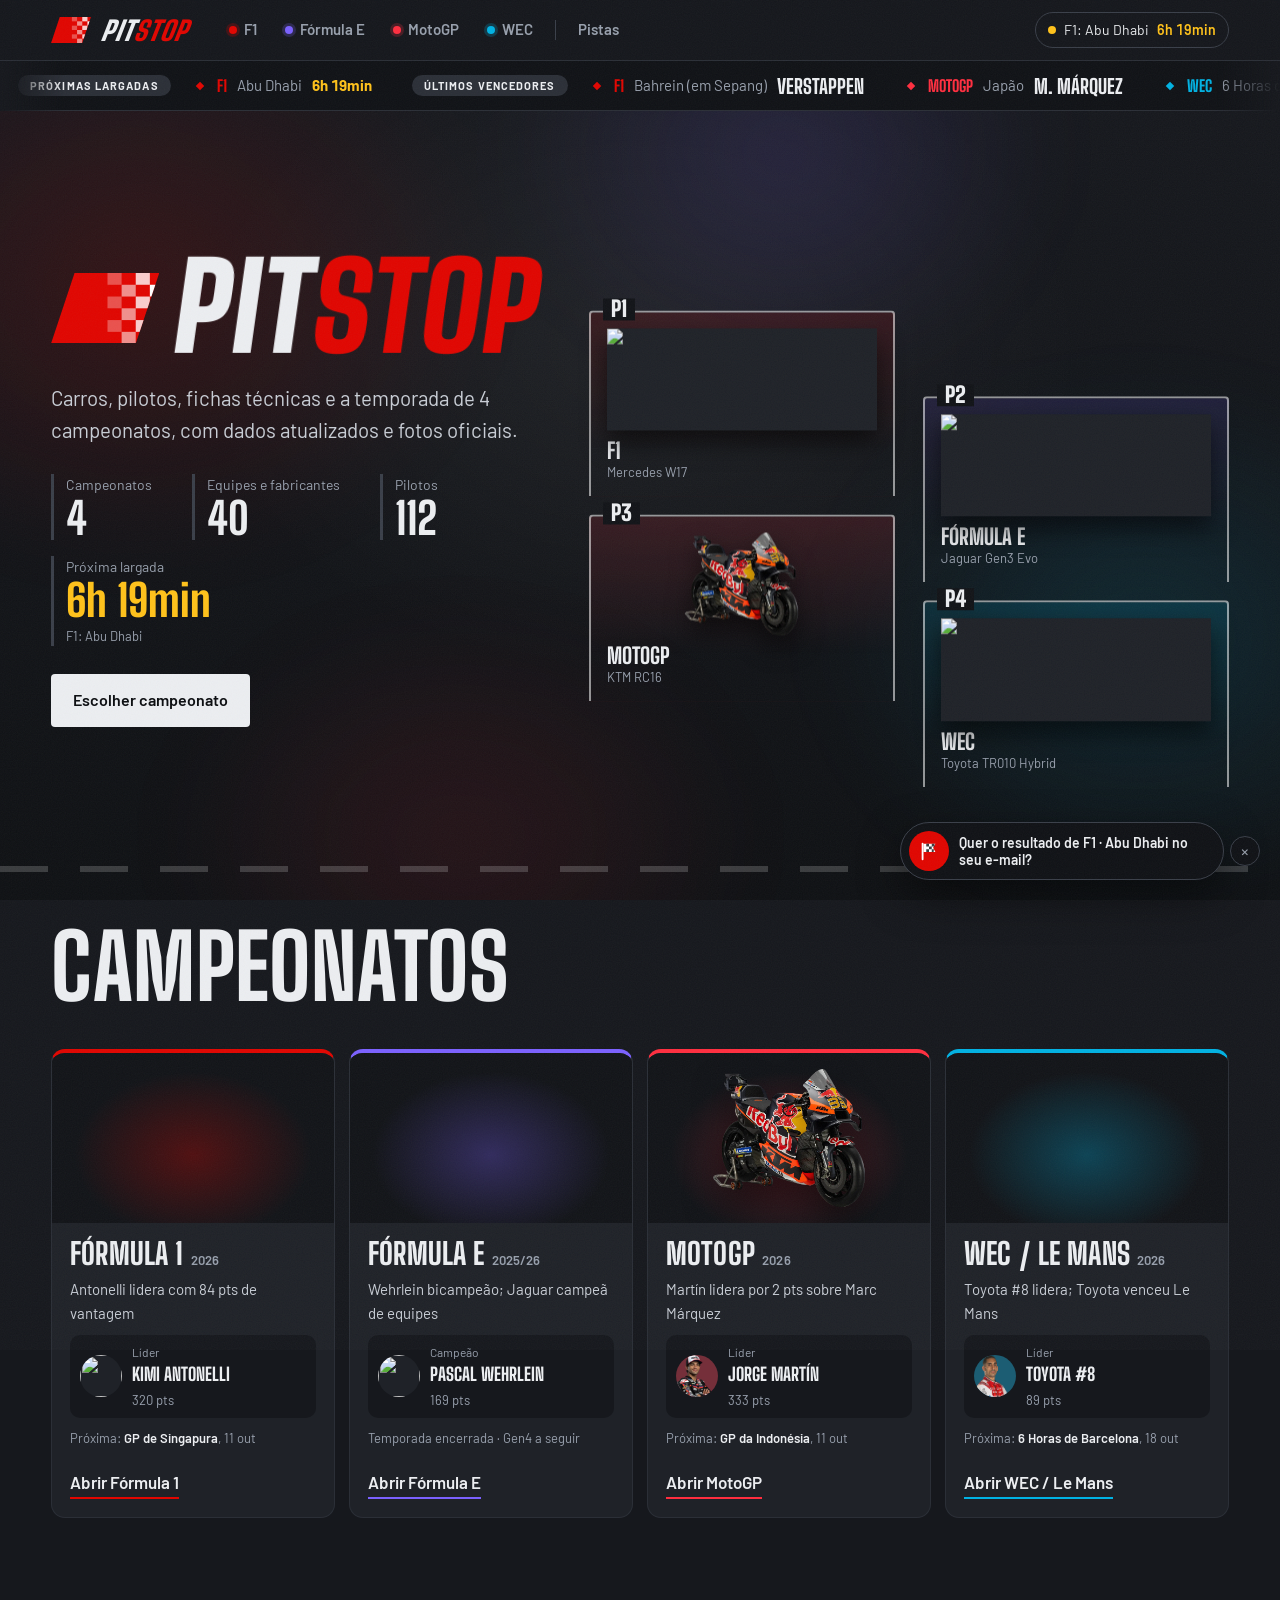
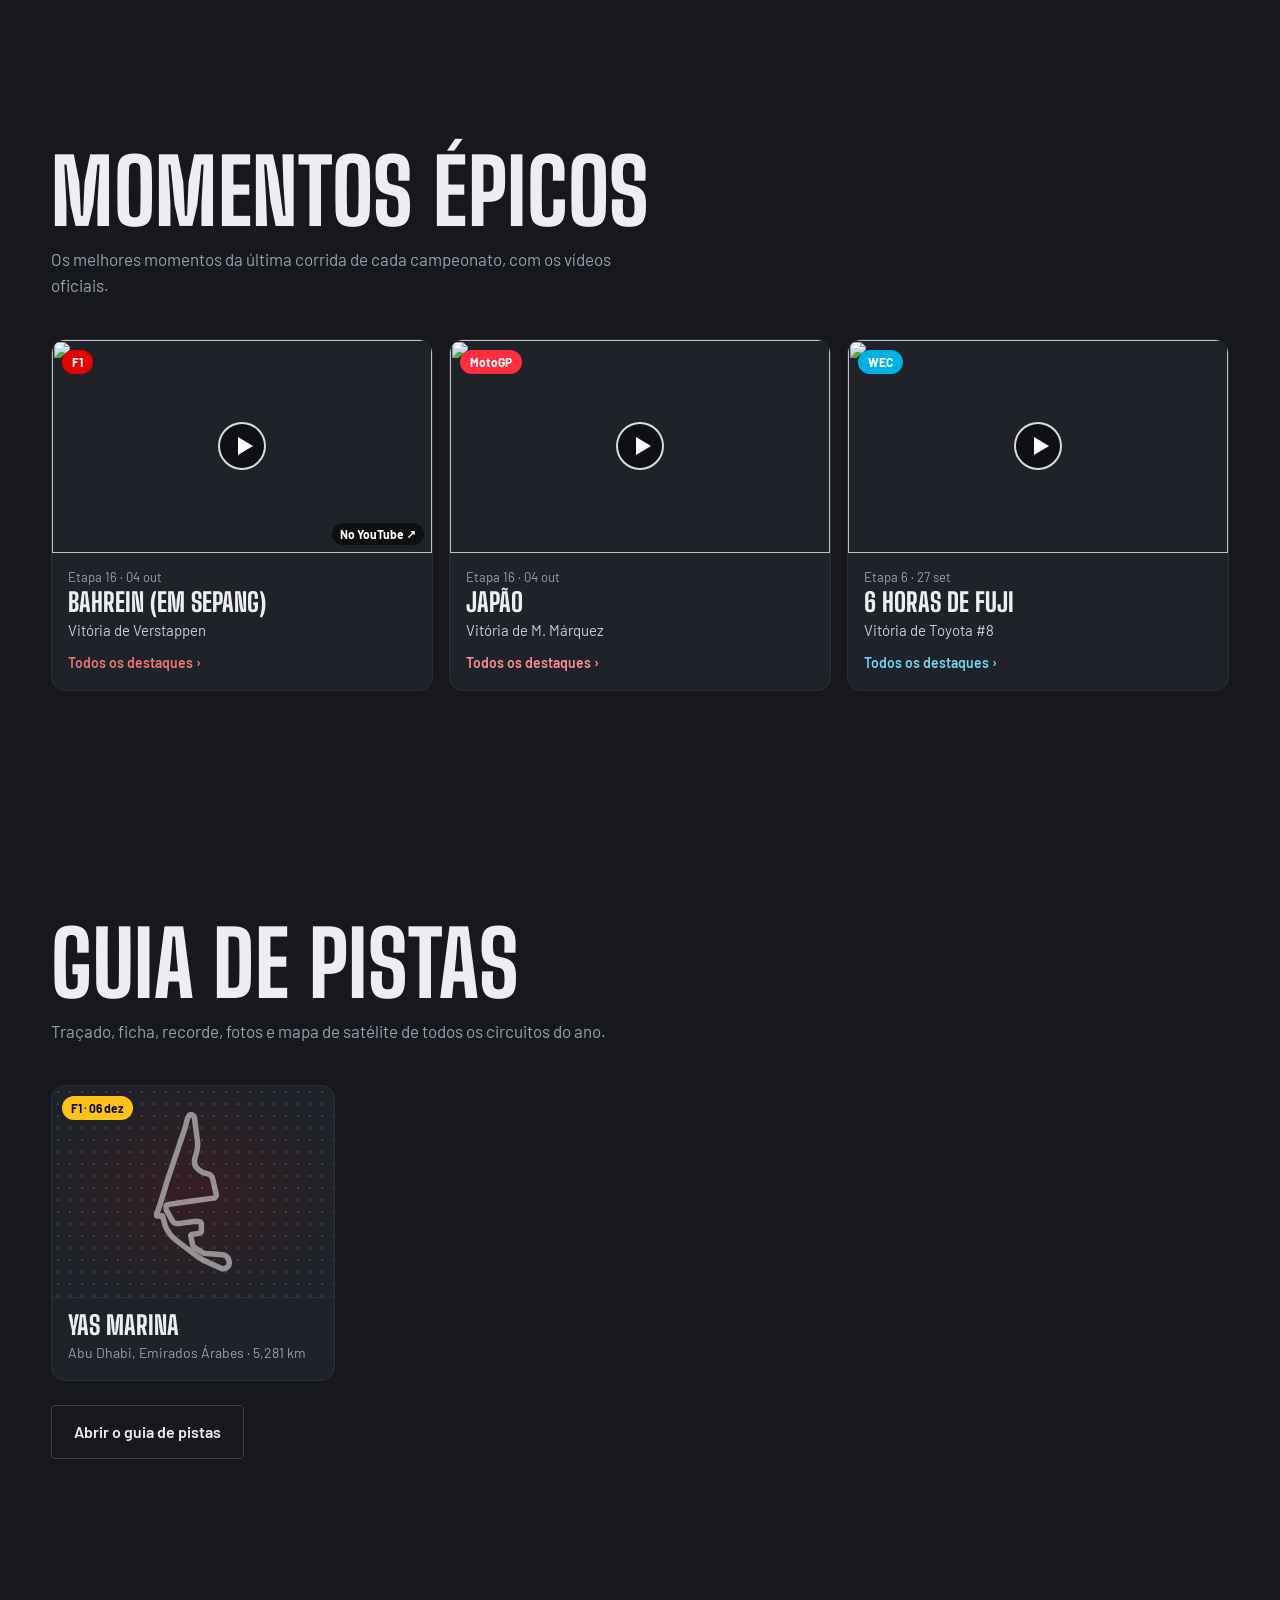
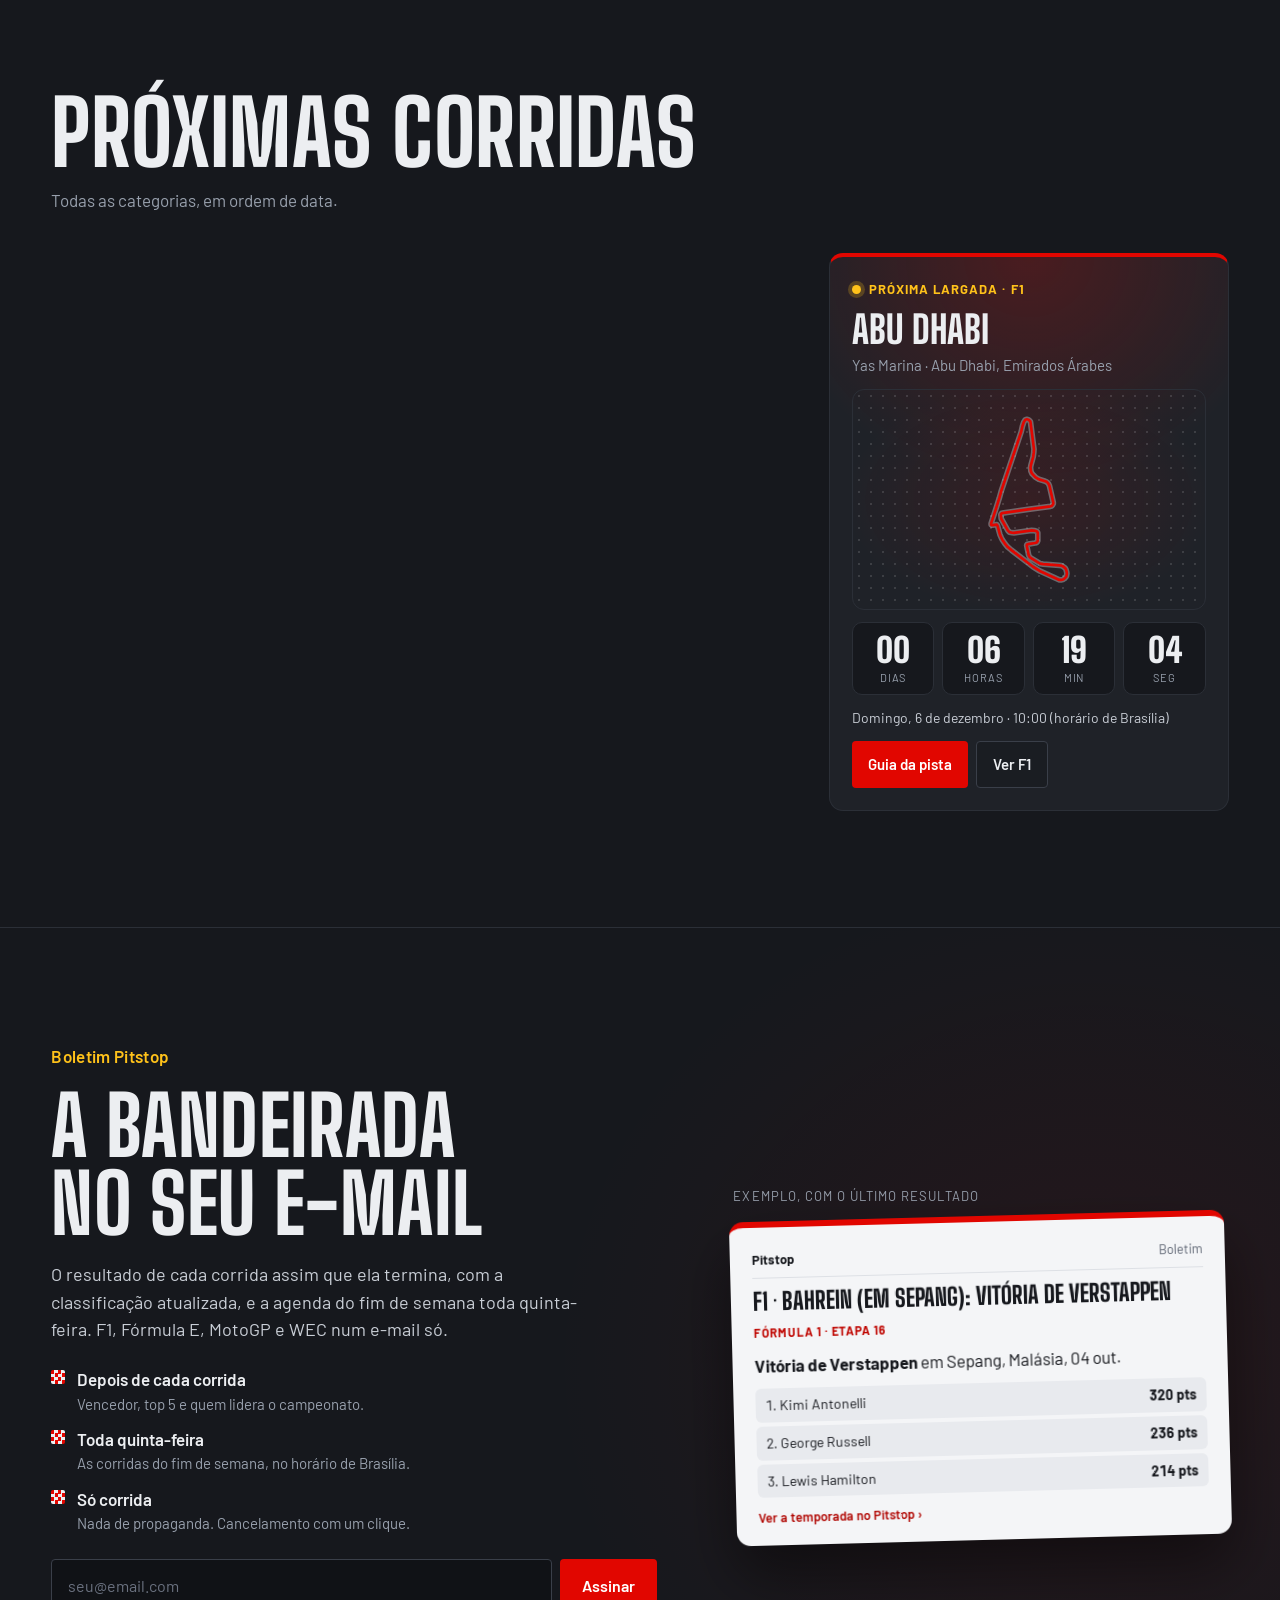
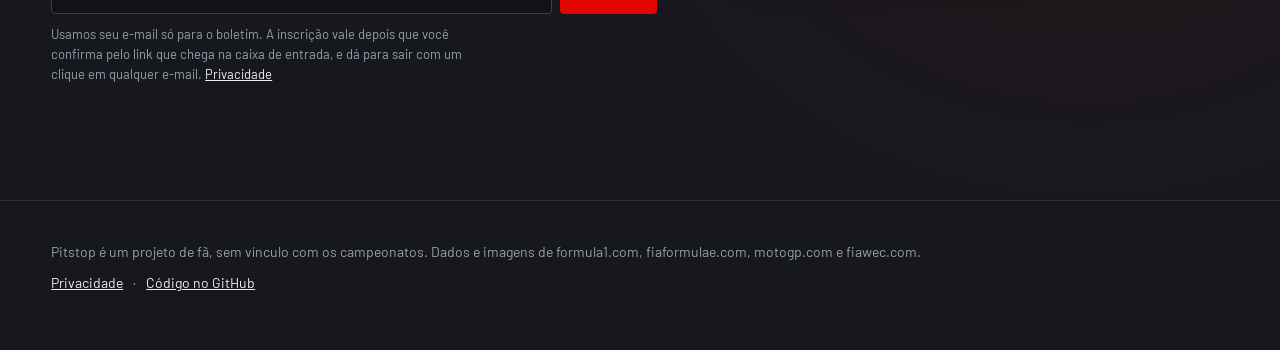
==== index.html @ 4976458d "Setas na fileira de próximos vídeos da janela de destaques Co-Authored-By: Claude Opus 5.5 <noreply@" ====
<!doctype html>
<html lang="pt-BR">
<head>
  <meta charset="utf-8">
  <meta name="viewport" content="width=device-width, initial-scale=1">
  <title>Pitstop</title>
  <meta name="description" content="Carros, pilotos, fichas técnicas, classificação, guia de pistas e curiosidades de Fórmula 1, Fórmula E, MotoGP e WEC.">
  <meta name="google-site-verification" content="XlvoL0sIaH_WOiD_HLYMt23-8fYDxSONOUF_NTHfLro">
  <meta name="theme-color" content="#16181d">
  <link rel="canonical" href="https://wagnersariolli.github.io/pitstop/">
  <meta property="og:type" content="website">
  <meta property="og:site_name" content="Pitstop">
  <meta property="og:locale" content="pt_BR">
  <meta property="og:title" content="Pitstop: F1, Fórmula E, MotoGP e WEC num lugar só">
  <meta property="og:description" content="Carros, pilotos, classificação atualizada, guia de pistas e o resultado de cada corrida no seu e-mail.">
  <meta property="og:url" content="https://wagnersariolli.github.io/pitstop/">
  <meta property="og:image" content="https://wagnersariolli.github.io/pitstop/og.png">
  <meta property="og:image:width" content="1200">
  <meta property="og:image:height" content="630">
  <meta property="og:image:alt" content="Logo do Pitstop ao lado de um carro de Fórmula 1">
  <meta name="twitter:card" content="summary_large_image">
  <link rel="preconnect" href="https://fonts.googleapis.com">
  <link rel="preconnect" href="https://fonts.gstatic.com" crossorigin>
  <link href="https://fonts.googleapis.com/css2?family=Barlow:wght@400;500;600;700&family=Big+Shoulders+Display:wght@500;700;800;900&display=swap" rel="stylesheet">
  <link rel="icon" href="favicon.svg" type="image/svg+xml">
  <link rel="stylesheet" href="styles.css?v=20261007m">
  <script>
    // esqueleto de carregamento padrão para TODAS as imagens: enquanto a imagem não chega, ela mostra um bloco
    // com brilho; quando carrega, entra com um fade. Vale também para as imagens criadas depois pelo JavaScript.
    (() => {
      // imagem que só ganha tamanho depois de carregar (altura 0): o brilho vai no espaço onde ela fica (o pai),
      // desde que esse espaço seja um bloco de mídia, e não uma seção inteira da página
      const host = img => {
        if (!img.classList.contains("is-loading")) return;      // já carregou nesse meio-tempo
        const box = img.getBoundingClientRect(), p = img.parentElement;
        if (!p || box.height > 8) return;
        const pb = p.getBoundingClientRect();
        if (pb.width * pb.height > innerWidth * innerHeight * 0.45 || pb.height < 16) return;
        p.classList.add("sk-host");
        img._skHost = p;
      };
      const done = img => {
        img.classList.remove("is-loading");
        img.classList.add(img.naturalWidth ? "is-loaded" : "is-broken");
        const p = img._skHost;
        if (p && !p.querySelector("img.is-loading")) p.classList.remove("sk-host");
      };
      const watch = img => {
        if (img.dataset.sk) return;
        img.dataset.sk = "1";
        if (!img.getAttribute("src") && !img.srcset) return;   // sem imagem ainda: nada a esperar
        if (img.complete) { if (!img.naturalWidth) img.classList.add("is-broken"); return; }   // já resolvida (cache)
        img.classList.add("is-loading");
        setTimeout(() => { if (img.classList.contains("is-loading")) host(img); }, 30);
      };
      // load e error não sobem pela árvore; na fase de captura do document dá para ouvir todos de uma vez
      // (no window não: o load das imagens não passa por ele)
      document.addEventListener("load", e => { if (e.target.tagName === "IMG") { e.target.classList.remove("is-broken"); done(e.target); } }, true);
      document.addEventListener("error", e => { if (e.target.tagName === "IMG") done(e.target); }, true);
      // rede de segurança: a cada 1,5 s confere se alguma imagem já resolvida ficou marcada como carregando
      setInterval(() => {
        document.querySelectorAll("img.is-loading").forEach(img => { if (img.complete) done(img); });
        document.querySelectorAll(".sk-host").forEach(p => { if (!p.querySelector("img.is-loading")) p.classList.remove("sk-host"); });
      }, 1500);
      new MutationObserver(list => {
        for (const m of list) {
          if (m.type === "attributes") { const img = m.target; if (img.tagName === "IMG" && img.getAttribute("src") && !img.complete) { img.classList.remove("is-loaded", "is-broken"); img.classList.add("is-loading"); setTimeout(() => host(img), 30); } continue; }
          for (const n of m.addedNodes) {
            if (n.nodeType !== 1) continue;
            if (n.tagName === "IMG") watch(n); else n.querySelectorAll?.("img").forEach(watch);
          }
        }
      }).observe(document.documentElement, { childList: true, subtree: true, attributes: true, attributeFilter: ["src"] });
    })();
  </script>
  <script>
    // liga a camada de movimento (e seus estados "antes") só quando o sistema não pede movimento reduzido;
    // se motion.js não carregar, em 4 s tudo aparece pronto
    if (!matchMedia("(prefers-reduced-motion: reduce)").matches) {
      document.documentElement.classList.add("js-motion");
      window.__motionFailsafe = setTimeout(() => document.documentElement.classList.add("motion-failsafe"), 4500);
    }
  </script>
</head>
<body>
  <header class="topbar">
    <div class="topbar-row">
      <a class="brand" href="./" aria-label="Pitstop, página inicial"><svg class="logo-mark" viewBox="0 0 46 30" aria-hidden="true"><defs><clipPath id="LM"><path d="M10 0H46L36 30H0Z"/></clipPath></defs><path d="M10 0H46L36 30H0Z" fill="#e10600"/><g clip-path="url(#LM)" fill="#fff"><rect x="24" y="0" width="6" height="5" opacity="0.3"/><rect x="36" y="0" width="6" height="5" opacity="0.8"/><rect x="30" y="5" width="6" height="5" opacity="0.55"/><rect x="42" y="5" width="6" height="5" opacity="1"/><rect x="24" y="10" width="6" height="5" opacity="0.3"/><rect x="36" y="10" width="6" height="5" opacity="0.8"/><rect x="30" y="15" width="6" height="5" opacity="0.55"/><rect x="42" y="15" width="6" height="5" opacity="1"/><rect x="24" y="20" width="6" height="5" opacity="0.3"/><rect x="36" y="20" width="6" height="5" opacity="0.8"/><rect x="30" y="25" width="6" height="5" opacity="0.55"/><rect x="42" y="25" width="6" height="5" opacity="1"/></g></svg><span class="logo-word">Pit<b>stop</b></span></a>
      <nav class="cat-nav" id="catNav" aria-label="Campeonatos por categoria"></nav>
      <div class="next-pill" id="nextPill"></div>
    </div>
    <div class="subbar" id="subbar" hidden>
      <div class="crumb" id="crumb"></div>
      <nav class="section-nav" id="sectionNav" aria-label="Seções"></nav>
    </div>
  </header>

  <main id="lobby"></main>

  <main id="guide" hidden></main>

  <main id="series" hidden>
    <section class="hero" id="hero"></section>

    <section class="garage" id="garagem" aria-labelledby="garage-title">
      <div class="section-head">
        <h2 id="garage-title"></h2>
        <p id="garage-lede"></p>
      </div>
      <div class="team-picker" role="tablist" aria-label="Equipes" id="teamPicker"></div>

      <div class="stage" id="stage">
        <div class="stage-ghost" id="stageGhost" aria-hidden="true"></div>
        <button class="stage-arrow prev" id="prevTeam" aria-label="Equipe anterior">‹</button>
        <div class="stage-media" id="stageMedia"></div>
        <button class="stage-arrow next" id="nextTeam" aria-label="Próxima equipe">›</button>
        <div class="stage-floor" aria-hidden="true"></div>
      </div>
      <div class="view-bar">
        <div class="view-row">
          <div class="view-switch" id="viewSwitch" role="group" aria-label="Ângulo da foto"></div>
          <button class="engine-btn" id="engineBtn" hidden><span aria-hidden="true"></span>Ouvir o motor</button>
        </div>
        <p class="view-note" id="viewNote"></p>
      </div>

      <div class="gallery" id="gallery">
        <div class="gallery-head">
          <h4 id="galleryTitle">Galeria</h4>
          <div class="gallery-tabs" id="galleryTabs" role="tablist" aria-label="Filtrar galeria"></div>
        </div>
        <div class="gallery-strip" id="galleryStrip"></div>
        <p class="gallery-note" id="galleryNote"></p>
      </div>

      <div class="garage-info">
        <div class="car-title">
          <img class="team-logo" id="teamLogo" alt="">
          <div>
            <h3 id="carName"></h3>
            <p id="teamFull"></p>
          </div>
          <div class="car-rank">
            <span id="teamPos"></span>
            <small id="teamPts"></small>
          </div>
        </div>
        <p class="car-note" id="carNote"></p>

        <div class="garage-grid">
          <div class="panel">
            <h4>Desempenho</h4>
            <p class="panel-sub">Estimativa Pitstop, de 0 a 100, com base nos resultados da temporada</p>
            <div id="ratings" class="ratings"></div>
            <div class="overall"><span>Geral</span><strong id="overall"></strong></div>
          </div>
          <div class="panel">
            <h4>Ficha técnica</h4>
            <dl class="specs" id="specs"></dl>
          </div>
          <div class="panel panel-drivers">
            <h4 id="teamDriversTitle">Pilotos</h4>
            <div id="teamDrivers" class="team-drivers"></div>
          </div>
        </div>
      </div>
    </section>

    <section class="drivers" id="pilotos" aria-labelledby="drivers-title">
      <div class="section-head">
        <h2 id="drivers-title"></h2>
        <p id="drivers-lede"></p>
      </div>
      <div class="driver-grid" id="driverGrid"></div>
    </section>

    <section class="highlights" id="destaques" aria-labelledby="hl-title" hidden>
      <div class="section-head">
        <h2 id="hl-title">Destaques</h2>
        <p id="hl-lede"></p>
      </div>
      <div class="hl-races" id="hlRaces" role="tablist" aria-label="Etapas"></div>
      <div class="hl-stage" id="hlStage"></div>
      <p class="gallery-note" id="hlNote"></p>
    </section>

    <section class="season" id="temporada" aria-labelledby="season-title">
      <div class="section-head">
        <h2 id="season-title"></h2>
        <p id="updated"></p>
      </div>
      <div class="standings">
        <div class="panel">
          <div class="panel-tabs" role="tablist" id="standTabs"></div>
          <div id="standLists"></div>
        </div>
        <div class="panel">
          <h4>Calendário</h4>
          <p class="panel-sub" id="calendarNote"></p>
          <ol class="calendar" id="calendar"></ol>
        </div>
      </div>
    </section>

    <section class="rules" id="regras" aria-labelledby="rules-title">
      <div class="section-head">
        <h2 id="rules-title"></h2>
        <p id="rules-lede"></p>
      </div>
      <div class="rules-grid">
        <div class="panel" id="rulesTable">
          <table class="compare">
            <thead id="rulesHead"></thead>
            <tbody id="rulesBody"></tbody>
          </table>
        </div>
        <div class="rules-explain" id="rulesCards"></div>
      </div>
    </section>

    <section class="facts" id="curiosidades" aria-labelledby="facts-title">
      <div class="section-head">
        <h2 id="facts-title">Curiosidades</h2>
      </div>
      <ul class="fact-list" id="facts"></ul>
    </section>

    <section class="others" aria-labelledby="others-title">
      <div class="section-head">
        <h2 id="others-title">Outros campeonatos</h2>
      </div>
      <div class="series-cards series-row" id="otherSeries"></div>
    </section>
  </main>

  <footer class="footer">
    <div id="newsletterFoot"></div>
    <p id="footerText"></p>
    <p class="footer-links"><a href="privacidade.html">Privacidade</a><span aria-hidden="true">·</span><a href="https://github.com/WagnerSariolli/pitstop" rel="noopener">Código no GitHub</a></p>
  </footer>

  <dialog class="driver-modal" id="driverModal" aria-labelledby="modalName">
    <button class="modal-close" id="modalClose" aria-label="Fechar">×</button>
    <div class="modal-body" id="modalBody"></div>
  </dialog>

  <dialog class="media-modal" id="mediaModal" aria-label="Galeria">
    <button class="modal-close" id="mediaClose" aria-label="Fechar">×</button>
    <button class="mm-nav prev" id="mediaPrev" aria-label="Anterior">‹</button>
    <div class="mm-stage" id="mediaStage"></div>
    <button class="mm-nav next" id="mediaNext" aria-label="Próximo">›</button>
    <p class="mm-caption" id="mediaCaption"></p>
    <div class="mm-strip" id="mediaStrip" hidden>
      <p>Próximos</p>
      <div class="mm-strip-wrap">
        <button class="mm-strip-arrow prev" id="mediaStripPrev" type="button" aria-label="Ver vídeos anteriores">‹</button>
        <div class="mm-strip-row" id="mediaStripRow"></div>
        <button class="mm-strip-arrow next" id="mediaStripNext" type="button" aria-label="Ver mais vídeos">›</button>
      </div>
    </div>
  </dialog>

  <script>window.SERIES = {};</script>
  <script src="data/f1.js?v=20261007m"></script>
  <script src="data/formulae.js?v=20261007m"></script>
  <script src="data/motogp.js?v=20261007m"></script>
  <script src="data/wec.js?v=20261007m"></script>
  <script src="data/media.js?v=20261007m"></script>
  <script src="data/live.js"></script>
  <script src="data/newsletter.js?v=20261007m"></script>
  <script src="data/circuits.js?v=20261007m"></script>
  <script src="data/highlights.js"></script>
  <script src="destaques.js?v=20261007m"></script>
  <script src="guide.js?v=20261007m"></script>
  <script src="app.js?v=20261007m"></script>
  <script type="module" src="motion.js?v=20261007m"></script>
</body>
</html>
---- styles.css ----
:root {
  --asphalt: #16181d;
  --pitwall: #1f2228;
  --kerb: #2b2f37;
  --line: #3a3f49;
  --chalk: #eceef1;
  --mute: #98a0ad;
  --amber: #ffc21a;          /* bandeira amarela: só para "próxima corrida" */
  --team: #00d7b6;           /* trocado via JS pela cor da equipe selecionada */
  --series: #e10600;         /* cor do campeonato atual */
  --display: "Big Shoulders Display", "Arial Narrow", sans-serif;
  --body: "Barlow", system-ui, sans-serif;
  --gutter: clamp(16px, 4vw, 56px);
  --r-sm: 4px;
  --r-lg: 14px;
}

* { box-sizing: border-box; }
html { scroll-behavior: smooth; scroll-padding-top: 124px; }
body {
  margin: 0;
  background: var(--asphalt);
  color: var(--chalk);
  font: 400 17px/1.55 var(--body);
  -webkit-font-smoothing: antialiased;
  overflow-x: hidden;
}
img { display: block; max-width: 100%; }
a { color: inherit; }
button { font: inherit; color: inherit; cursor: pointer; }
:focus-visible { outline: 2px solid var(--team); outline-offset: 3px; }
h1, h2, h3, h4 { margin: 0; font-family: var(--display); font-weight: 800; line-height: .95; letter-spacing: .005em; }
p { margin: 0; }
[hidden] { display: none !important; }

/* ---------- Cabeçalho ---------- */
.topbar {
  position: sticky; top: 0; z-index: 50;
  background: color-mix(in srgb, var(--asphalt) 86%, transparent);
  backdrop-filter: blur(14px);
  border-bottom: 1px solid var(--kerb);
}
.topbar-row { display: flex; align-items: center; gap: 28px; padding: 10px var(--gutter); min-height: 60px; }
.brand { display: inline-flex; align-items: center; gap: 10px; text-decoration: none; }
.logo-mark { width: 40px; height: 26px; flex: none; }
.logo-word { font: 900 27px/1 var(--display); letter-spacing: .04em; text-transform: uppercase; font-style: italic; transform: skewX(-8deg); }
.logo-word b, .wordmark b { font-weight: inherit; color: #e10600; }
.brand:hover .logo-mark rect { animation: chk .5s steps(2) 2; }
@keyframes chk { 50% { opacity: .15; } }
.cat-nav { display: flex; gap: 4px; margin-right: auto; }
.cat { position: relative; }
.cat-btn {
  display: flex; align-items: center; gap: 6px; padding: 8px 12px; border: 0; border-radius: 8px;
  background: none; color: var(--mute); font-weight: 600; font-size: 15px; transition: color .15s, background .15s;
}
.cat-btn svg { width: 12px; height: 12px; transition: transform .2s; }
.cat-btn .short { display: none; }
.cat-btn:hover, .cat.open .cat-btn { color: var(--chalk); background: var(--pitwall); }
.cat.is-active .cat-btn { color: var(--chalk); }
.cat.is-active .cat-btn::after { content: ""; position: absolute; left: 12px; right: 12px; bottom: -11px; height: 3px; background: var(--series); }
.cat.open .cat-btn svg { transform: rotate(180deg); }
.cat-panel {
  display: none; position: absolute; top: calc(100% + 8px); left: 0; width: 340px; z-index: 60;
  padding: 14px; border-radius: var(--r-lg); background: var(--pitwall); border: 1px solid var(--line);
  box-shadow: 0 24px 48px rgba(0,0,0,.5);
}
.cat.open .cat-panel { display: grid; gap: 4px; animation: panelIn .18s ease-out; }
@keyframes panelIn { from { opacity: 0; transform: translateY(-6px); } }
.cat-panel p { color: var(--mute); font-size: 14px; padding: 2px 8px 10px; }
.cat-panel a {
  --c: #888;
  display: grid; grid-template-columns: 10px 1fr; gap: 12px; align-items: center;
  padding: 10px 8px; border-radius: 10px; text-decoration: none;
}
.cat-panel a i { width: 10px; height: 10px; border-radius: 50%; background: var(--c); }
.cat-panel a b { display: block; font: 800 22px/1.05 var(--display); text-transform: uppercase; }
.cat-panel a small { color: var(--mute); font-size: 13px; }
.cat-panel a:hover, .cat-panel a[aria-current] { background: color-mix(in srgb, var(--c) 14%, transparent); }

.next-pill {
  font-size: 14px; color: var(--chalk); white-space: nowrap;
  padding: 6px 12px; border-radius: 999px; border: 1px solid var(--line);
  display: flex; gap: 8px; align-items: center;
}
.next-pill b { color: var(--amber); font-variant-numeric: tabular-nums; font-weight: 600; }
.next-pill::before { content: ""; width: 8px; height: 8px; border-radius: 50%; background: var(--amber); }
.next-pill.off { color: var(--mute); }
.next-pill.off::before { background: var(--mute); }

.subbar {
  display: flex; align-items: center; gap: 24px; padding: 0 var(--gutter);
  border-top: 1px solid var(--kerb); min-height: 46px;
}
.crumb { display: flex; align-items: baseline; gap: 8px; white-space: nowrap; font-size: 14px; }
.crumb a { color: var(--mute); text-decoration: none; }
.crumb a:hover { color: var(--chalk); }
.crumb span { color: var(--line); }
.crumb b { font: 800 20px/1 var(--display); text-transform: uppercase; color: var(--chalk); }
.crumb b::before { content: ""; display: inline-block; width: 8px; height: 8px; border-radius: 50%; background: var(--series); margin-right: 8px; vertical-align: 3px; }
.crumb small { color: var(--mute); }
.section-nav { display: flex; gap: 4px; margin-left: auto; overflow-x: auto; scrollbar-width: none; }
.section-nav::-webkit-scrollbar { display: none; }
.section-nav a {
  flex: none; padding: 12px 10px; text-decoration: none; color: var(--mute); font-weight: 500; font-size: 14px;
  border-bottom: 2px solid transparent; transition: color .15s, border-color .15s;
}
.section-nav a:hover { color: var(--chalk); }
.section-nav a.active { color: var(--chalk); border-bottom-color: var(--series); }

/* ---------- Seções ---------- */
section { padding: clamp(64px, 9vw, 120px) var(--gutter); }
.section-head { display: grid; gap: 12px; max-width: 760px; margin-bottom: 40px; }
.section-head h2 { font-size: clamp(48px, 7vw, 96px); text-transform: uppercase; }
.section-head p { color: var(--mute); max-width: 62ch; }

.panel {
  background: var(--pitwall);
  border: 1px solid var(--kerb);
  border-radius: var(--r-lg);
  padding: 24px;
}
.panel h4 { font-size: 28px; text-transform: uppercase; margin-bottom: 6px; }
.panel-sub { color: var(--mute); font-size: 14px; margin-bottom: 20px; }

.btn {
  display: inline-flex; align-items: center; padding: 14px 22px; border-radius: var(--r-sm);
  font-weight: 600; text-decoration: none; font-size: 16px; transition: background .15s, color .15s;
}
.btn-solid { background: var(--team); color: var(--on-team, #0b0d10); }
.btn-solid:hover { background: var(--chalk); color: #0b0d10; }
.btn-ghost { border: 1px solid var(--line); background: color-mix(in srgb, var(--asphalt) 50%, transparent); }
.btn-ghost:hover { border-color: var(--chalk); }

/* ======================================================================
   LOBBY
   ====================================================================== */
.lobby-hero {
  position: relative; min-height: calc(100svh - 61px - 50px); overflow: hidden; isolation: isolate;
  display: flex; flex-direction: column; justify-content: center; gap: 28px;
  padding-top: 48px; padding-bottom: 72px;
  background:
    radial-gradient(50% 60% at 50% 30%, rgba(255,255,255,.05), transparent 70%),
    linear-gradient(180deg, var(--asphalt), #0f1114);
}
/* faixa do pit lane no rodapé do banner */
.lobby-hero::after {
  content: ""; position: absolute; left: 0; right: 0; bottom: 28px; height: 6px; z-index: -1;
  background: repeating-linear-gradient(90deg, rgba(255,255,255,.18) 0 48px, transparent 48px 80px);
}
.lobby-hero > :not(.grid-slots, .fx-contours) { max-width: 46%; }
/* grid de largada: posições alternadas, como no asfalto */
.grid-slots {
  position: absolute; right: var(--gutter); top: 50%; translate: 0 -50%; width: 50%;
  display: grid; grid-template-columns: 1fr 1fr; gap: 18px 28px;
}
.slot {
  --c: #fff;
  position: relative; display: grid; gap: 10px; padding: 16px 16px 14px; text-decoration: none;
  border: 2px solid rgba(255,255,255,.55); border-bottom: 0; border-radius: 4px 4px 0 0;
  background: linear-gradient(180deg, color-mix(in srgb, var(--c) 14%, transparent), transparent 75%);
  transition: background .2s, border-color .2s;
}
.slot:nth-child(even) { translate: 0 46%; }
.slot:hover { border-color: var(--c); background: linear-gradient(180deg, color-mix(in srgb, var(--c) 26%, transparent), transparent 80%); }
.slot-pos { position: absolute; top: -14px; left: 12px; padding: 0 8px; background: #121418; font: 900 22px/1 var(--display); }
.slot img { width: 100%; height: clamp(70px, 8vw, 130px); object-fit: contain; filter: drop-shadow(0 12px 12px rgba(0,0,0,.6)); transition: transform .4s cubic-bezier(.2,.7,.2,1); }
.slot:hover img { transform: translateX(4%); }
.slot-label { font-size: 13px; color: var(--mute); }
.slot-label b { display: block; font: 800 22px/1 var(--display); color: var(--chalk); text-transform: uppercase; }
.wordmark {
  display: flex; align-items: center; gap: .14em;
  font-size: clamp(56px, 9.4vw, 190px); font-weight: 900; line-height: .78; text-transform: uppercase;
  letter-spacing: .01em;
}
.wordmark span { display: inline-block; transform: skewX(-8deg); }
.wordmark .logo-mark { width: .9em; height: auto; }
.lobby-lede { font-size: clamp(18px, 1.6vw, 22px); max-width: 52ch; color: #c9ced6; }
.lobby-stats { display: flex; flex-wrap: wrap; gap: 16px 40px; margin: 0; }
.lobby-stats div { border-left: 3px solid var(--line); padding-left: 12px; }
.lobby-stats dt { color: var(--mute); font-size: 14px; }
.lobby-stats dd { margin: 0; font: 800 44px/1 var(--display); font-variant-numeric: tabular-nums; }
.lobby-stats small { display: block; color: var(--mute); font-size: 13px; margin-top: 4px; }
.lobby-stats div:last-child dd { color: var(--amber); }
.lobby-cta { --team: var(--chalk); --on-team: #0b0d10; align-self: flex-start; display: flex; flex-wrap: wrap; gap: 10px; }

.lobby-series { padding-top: 24px; }
.cat-block + .cat-block { margin-top: 56px; }
.cat-block header { display: flex; align-items: baseline; gap: 20px; flex-wrap: wrap; margin-bottom: 18px; padding-bottom: 12px; border-bottom: 1px solid var(--kerb); }
.cat-block h3 { font-size: clamp(32px, 4vw, 48px); text-transform: uppercase; }
.cat-block header p { color: var(--mute); }

/* cartão de campeonato (lobby e "outros campeonatos") */
.series-cards { display: grid; grid-template-columns: repeat(auto-fill, minmax(min(100%, 380px), 1fr)); gap: 16px; }
.series-card {
  --c: #888;
  display: grid; grid-template-rows: auto 1fr; text-decoration: none; overflow: hidden;
  border-radius: var(--r-lg); background: var(--pitwall); border: 1px solid var(--kerb); border-top: 4px solid var(--c);
  transition: border-color .2s, transform .2s;
}
.series-card:hover { border-color: var(--c); }
.sc-media {
  height: 220px; display: flex; align-items: center; justify-content: center; padding: 20px; overflow: hidden;
  background: radial-gradient(60% 70% at 50% 60%, color-mix(in srgb, var(--c) 30%, transparent), transparent 70%), #121418;
}
.sc-media img { max-width: 100%; max-height: 100%; width: auto; height: auto; filter: drop-shadow(0 16px 16px rgba(0,0,0,.5)); transition: transform .4s cubic-bezier(.2,.7,.2,1); }
.series-card:hover .sc-media img { transform: translateX(3%); }
.series-card.is-tall:hover .sc-media img { transform: translateY(-3%); }
.sc-body { display: grid; gap: 12px; align-content: start; padding: 20px 22px 22px; }
.sc-body h4 { font-size: 40px; text-transform: uppercase; }
.sc-body h4 small { font: 600 15px var(--body); color: var(--mute); text-transform: none; }
.sc-status { color: #c9ced6; }
.sc-leader { display: flex; align-items: center; gap: 12px; padding: 10px 12px; border-radius: 10px; background: var(--asphalt); }
.sc-leader img { width: 52px; height: 52px; object-fit: cover; object-position: top; border-radius: 50%; background: color-mix(in srgb, var(--c) 35%, var(--kerb)); }
.sc-leader small { display: block; color: var(--mute); font-size: 12px; }
.sc-leader b { font: 800 22px/1.05 var(--display); text-transform: uppercase; }
.sc-leader em { font-style: normal; color: var(--mute); font-size: 14px; margin-left: 8px; }
.sc-next { font-size: 14px; color: var(--mute); }
.sc-next b { color: var(--chalk); font-weight: 600; }
.sc-cta { justify-self: start; font-weight: 600; border-bottom: 2px solid var(--c); padding-bottom: 2px; }

/* agenda */
.agenda-list { list-style: none; margin: 0; padding: 0; display: grid; gap: 8px; max-width: 980px; }
.agenda-list li {
  --c: #888;
  position: relative; display: grid; grid-template-columns: 64px 96px 1fr auto; gap: 18px; align-items: center;
  padding: 12px 18px; border-radius: 12px; background: var(--pitwall); border: 1px solid var(--kerb);
  transition: border-color .2s;
}
.agenda-list li:hover { border-color: var(--c); }
.agenda-list time { display: grid; justify-items: center; color: var(--mute); font-size: 13px; text-transform: uppercase; }
.agenda-list time b { font: 900 34px/1 var(--display); color: var(--chalk); }
.ag-series { justify-self: start; padding: 4px 10px; border-radius: 999px; font-size: 13px; font-weight: 700; background: color-mix(in srgb, var(--c) 22%, transparent); color: color-mix(in srgb, var(--c) 45%, #fff); }
.ag-gp b { display: block; font-weight: 600; }
.ag-gp small { color: var(--mute); font-size: 14px; }
.ag-when { color: var(--amber); font-weight: 600; font-variant-numeric: tabular-nums; }
.agenda-list a { position: absolute; inset: 0; border-radius: inherit; }

/* ======================================================================
   PÁGINA DO CAMPEONATO
   ====================================================================== */
.hero {
  position: relative; min-height: calc(100svh - 108px);
  display: grid; grid-template-columns: minmax(0, 1.1fr) minmax(0, .9fr); align-items: end;
  padding-top: 40px; padding-bottom: 0; overflow: hidden; isolation: isolate;
  background:
    radial-gradient(60% 70% at 72% 55%, color-mix(in srgb, var(--team) 30%, transparent), transparent 70%),
    linear-gradient(180deg, var(--asphalt), #101215);
}
.hero-number {
  position: absolute; z-index: -1; right: -2vw; bottom: -6vw;
  font: 900 min(64vw, 820px)/.8 var(--display);
  color: transparent; -webkit-text-stroke: 2px color-mix(in srgb, var(--team) 55%, transparent);
  user-select: none;
  animation: numberIn 1.4s cubic-bezier(.2,.7,.2,1) both;
}
.hero-copy { align-self: center; padding-bottom: 64px; max-width: 660px; }
.hero-kicker { color: var(--team); font-weight: 600; margin-bottom: 18px; }
.hero-name {
  --fit: 190px;
  font-size: min(clamp(56px, 12vw, 190px), var(--fit)); font-weight: 900; text-transform: uppercase; line-height: .82;
  margin-bottom: 28px; white-space: nowrap;
}
.hero-name span { display: block; white-space: normal; font-size: max(.3em, 26px); font-weight: 700; color: var(--mute); line-height: 1.05; margin-bottom: .1em; }
.hero-lede { font-size: 19px; max-width: 46ch; color: #c9ced6; margin-bottom: 28px; }
.hero-stats { display: flex; gap: 36px; margin: 0 0 36px; }
.hero-stats div { border-left: 3px solid var(--team); padding-left: 12px; }
.hero-stats dt { color: var(--mute); font-size: 14px; }
.hero-stats dd { margin: 0; font: 800 44px/1 var(--display); font-variant-numeric: tabular-nums; }
.hero-actions { display: flex; gap: 12px; flex-wrap: wrap; }
.hero-driver {
  justify-self: center; align-self: end;
  height: min(84svh, 900px); width: auto; object-fit: contain; object-position: bottom;
  filter: drop-shadow(0 30px 60px rgba(0,0,0,.6));
  animation: driverIn 1.1s .15s cubic-bezier(.2,.7,.2,1) both;
}
.hero--wide { grid-template-columns: minmax(0, 1fr); align-items: center; }
.hero--wide .hero-copy { padding-bottom: 24px; }
.hero-car {
  position: absolute; z-index: -1; right: -4vw; bottom: 6%;
  width: min(62vw, 1100px); height: auto; filter: drop-shadow(0 30px 40px rgba(0,0,0,.6));
  animation: carDrive 1.2s .1s cubic-bezier(.2,.7,.2,1) both;
}
.hero--wide .hero-number { bottom: auto; top: 4%; }
@keyframes numberIn { from { opacity: 0; transform: translateX(8%); } }
@keyframes driverIn { from { opacity: 0; transform: translateY(40px); } }
@keyframes carDrive { from { opacity: 0; transform: translateX(14%); } }

/* ---------- Garagem ---------- */
.garage {
  background:
    radial-gradient(70% 50% at 50% 38%, color-mix(in srgb, var(--team) 22%, transparent), transparent 70%),
    var(--asphalt);
  transition: background .6s;
}
.team-picker {
  display: flex; gap: 8px; overflow-x: auto; padding-bottom: 8px; margin-bottom: 8px;
  scrollbar-width: thin; scrollbar-color: var(--line) transparent;
}
.team-chip {
  --c: #888;
  flex: none; display: flex; align-items: center; gap: 10px;
  padding: 10px 16px 10px 12px; border-radius: 999px;
  background: var(--pitwall); border: 1px solid var(--kerb);
  font-weight: 600; font-size: 15px; transition: border-color .2s, background .2s;
}
.team-chip i { width: 12px; height: 12px; border-radius: 50%; background: var(--c); }
.team-chip:hover { border-color: var(--line); }
.team-chip[aria-selected="true"] { border-color: var(--c); background: color-mix(in srgb, var(--c) 16%, var(--pitwall)); }

.stage { position: relative; display: grid; place-items: center; padding: 24px 0 8px; }
.stage-ghost {
  position: absolute; inset: 0; display: grid; place-items: center;
  font: 900 clamp(110px, 22vw, 360px)/1 var(--display); text-transform: uppercase;
  color: color-mix(in srgb, var(--team) 12%, transparent);
  white-space: nowrap; pointer-events: none; user-select: none; overflow: hidden;
}
.stage-media { position: relative; z-index: 2; width: 100%; height: clamp(240px, 36vw, 540px); display: flex; align-items: center; justify-content: center; }

.stage-car {
  max-width: min(calc(100% - 136px), 1500px); max-height: 100%; width: auto; height: auto;
  filter: drop-shadow(0 26px 22px rgba(0,0,0,.55));
}
.stage-floor {
  position: absolute; z-index: 1; bottom: 4%; left: 10%; right: 10%; height: 30px;
  background: radial-gradient(50% 50% at 50% 50%, rgba(0,0,0,.7), transparent 70%);
}
.stage-arrow {
  position: absolute; z-index: 3; top: 50%; translate: 0 -50%;
  width: 52px; height: 52px; border-radius: 50%;
  border: 1px solid var(--line); background: color-mix(in srgb, var(--asphalt) 70%, transparent);
  font-size: 30px; line-height: 1; display: grid; place-items: center;
}
.stage-arrow:hover { border-color: var(--team); }
.stage-arrow.prev { left: 0; }
.stage-arrow.next { right: 0; }

.view-bar { display: grid; justify-items: center; gap: 10px; margin-bottom: 8px; }
.view-switch { display: inline-flex; flex-wrap: wrap; justify-content: center; gap: 4px; padding: 4px; border-radius: 999px; background: var(--pitwall); border: 1px solid var(--kerb); }
.view-switch button { border: 0; background: none; padding: 8px 16px; border-radius: 999px; font-weight: 600; font-size: 14px; color: var(--mute); }
.view-switch button:hover { color: var(--chalk); }
.view-switch button[aria-pressed="true"] { background: var(--team); color: var(--on-team, #0b0d10); }
.view-note { font-size: 13px; color: var(--mute); }
.view-row { display: flex; flex-wrap: wrap; align-items: center; justify-content: center; gap: 10px; }
.engine-btn {
  display: inline-flex; align-items: center; gap: 10px; padding: 10px 18px 10px 12px; border-radius: 999px;
  border: 1px solid var(--team); background: color-mix(in srgb, var(--team) 14%, var(--pitwall)); font-weight: 600; font-size: 14px;
}
.engine-btn span { width: 22px; height: 22px; border-radius: 50%; background: var(--team); position: relative; }
.engine-btn span::after { content: ""; position: absolute; left: 8px; top: 6px; border-left: 8px solid var(--on-team, #0b0d10); border-top: 5px solid transparent; border-bottom: 5px solid transparent; }
.engine-btn:hover { background: color-mix(in srgb, var(--team) 26%, var(--pitwall)); }

/* galeria do veículo */
.gallery { margin: 28px 0 8px; }
.gallery-head { display: flex; align-items: center; gap: 16px; flex-wrap: wrap; margin-bottom: 14px; }
.gallery-head h4 { font-size: 28px; text-transform: uppercase; }
.gallery-tabs { display: inline-flex; gap: 4px; padding: 4px; border-radius: 999px; background: var(--pitwall); border: 1px solid var(--kerb); }
.gallery-tabs button { border: 0; background: none; padding: 6px 14px; border-radius: 999px; font-size: 14px; font-weight: 600; color: var(--mute); }
.gallery-tabs button[aria-selected="true"] { background: var(--chalk); color: var(--asphalt); }
.gallery-strip {
  display: grid; grid-auto-flow: column; grid-auto-columns: minmax(240px, 280px); gap: 12px;
  overflow-x: auto; padding-bottom: 10px; scroll-snap-type: x proximity;
  scrollbar-width: thin; scrollbar-color: var(--line) transparent;
}
.g-tile { display: grid; gap: 8px; align-content: start; padding: 0; border: 0; background: none; text-align: left; scroll-snap-align: start; }
.g-thumb { position: relative; display: block; aspect-ratio: 16 / 9; overflow: hidden; border-radius: 10px; background: var(--pitwall); }
.g-thumb img { width: 100%; height: 100%; object-fit: cover; transition: transform .4s cubic-bezier(.2,.7,.2,1); }
.g-tile:hover .g-thumb img { transform: scale(1.05); }
.g-tile:focus-visible { outline: none; }
.g-tile:focus-visible .g-thumb { outline: 2px solid var(--team); outline-offset: 2px; }
.g-play {
  position: absolute; left: 50%; top: 50%; translate: -50% -50%; width: 48px; height: 48px; border-radius: 50%;
  background: rgba(10,11,13,.72); border: 2px solid rgba(255,255,255,.85);
}
.g-play::after { content: ""; position: absolute; left: 18px; top: 13px; border-left: 15px solid #fff; border-top: 9px solid transparent; border-bottom: 9px solid transparent; }
.g-badge { position: absolute; left: 8px; top: 8px; padding: 2px 8px; border-radius: 999px; font-size: 12px; font-weight: 700; background: var(--team); color: var(--on-team, #0b0d10); }
.g-cap b { display: -webkit-box; -webkit-line-clamp: 2; -webkit-box-orient: vertical; overflow: hidden; font-weight: 600; font-size: 15px; line-height: 1.3; }
.g-cap small { display: block; margin-top: 2px; color: var(--mute); font-size: 13px; white-space: nowrap; overflow: hidden; text-overflow: ellipsis; }
.gallery-note { font-size: 13px; color: var(--mute); margin-top: 4px; }

/* janela da galeria */
.media-modal {
  width: min(1180px, calc(100% - 32px)); max-height: calc(100svh - 32px); padding: 56px 72px 20px; border: 0; border-radius: 18px;
  background: #0d0e11; color: var(--chalk); overflow: visible;
}
.media-modal::backdrop { background: rgba(5,6,8,.88); backdrop-filter: blur(4px); }
.media-modal[open] { animation: modalIn .3s cubic-bezier(.2,.8,.2,1); }
.mm-stage { display: grid; place-items: center; }
.mm-video { width: 100%; aspect-ratio: 16 / 9; border-radius: 10px; overflow: hidden; background: #000; }
.mm-stage iframe { display: block; width: 100%; height: 100%; border: 0; }
.mm-blocked {
  width: 100%; aspect-ratio: 16 / 9; position: relative; display: grid; align-items: end; border-radius: 10px; overflow: hidden; background: #000;
}
.mm-blocked img { position: absolute; inset: 0; width: 100%; height: 100%; object-fit: cover; opacity: .35; }
.mm-blocked div { position: relative; padding: clamp(20px, 4vw, 40px); display: grid; gap: 10px; justify-items: start; }
.mm-blocked b { font: 800 clamp(24px, 3vw, 36px)/1.05 var(--display); text-transform: uppercase; }
.mm-blocked p { color: #c9ced6; }
.mm-blocked .btn { --team: #ff0033; --on-team: #fff; }
.g-ext { position: absolute; right: 8px; bottom: 8px; padding: 2px 8px; border-radius: 999px; font-size: 12px; font-weight: 700; background: rgba(10,11,13,.82); color: #fff; }
.g-tile.is-ext { text-decoration: none; }
.g-tile.is-ext .g-play { opacity: .6; }
.mm-stage img { max-width: 100%; max-height: calc(100svh - 200px); border-radius: 10px; }
.mm-caption { margin-top: 12px; font-size: 15px; }
.mm-caption span, .mm-caption a { color: var(--mute); }
.mm-nav {
  position: absolute; top: 50%; translate: 0 -50%; width: 48px; height: 48px; border-radius: 50%;
  border: 1px solid var(--line); background: var(--pitwall); font-size: 28px; line-height: 1;
}
.mm-nav.prev { left: 12px; }
.mm-nav.next { right: 12px; }

.garage-info { margin-top: 24px; }
.car-title { display: flex; align-items: center; gap: 20px; margin-bottom: 14px; }
.team-logo { width: 56px; height: 56px; object-fit: contain; }
.car-title h3 { font-size: clamp(48px, 7vw, 92px); text-transform: uppercase; color: var(--team); transition: color .4s; }
.car-title p { color: var(--mute); font-weight: 500; }
.car-rank { margin-left: auto; text-align: right; }
.car-rank span { display: block; font: 900 56px/1 var(--display); }
.car-rank small { color: var(--mute); font-size: 15px; }
.car-note { max-width: 70ch; color: #c9ced6; margin-bottom: 28px; }

.garage-grid { display: grid; grid-template-columns: 1.1fr 1fr .8fr; gap: 16px; }

.ratings { display: grid; gap: 16px; }
.rating-row { display: grid; grid-template-columns: 1fr auto; gap: 6px 12px; align-items: baseline; }
.rating-row span { font-weight: 500; }
.rating-row strong { font: 800 26px/1 var(--display); font-variant-numeric: tabular-nums; }
.bar { grid-column: 1 / -1; display: grid; grid-template-columns: repeat(20, 1fr); gap: 3px; }
.bar i { height: 10px; border-radius: 1px; background: var(--kerb); transition: background .25s calc(var(--k, 0) * 22ms); }
.bar i.on { background: var(--team); }
.overall {
  margin-top: 24px; padding-top: 18px; border-top: 1px solid var(--kerb);
  display: flex; justify-content: space-between; align-items: baseline;
}
.overall span { font-weight: 600; }
.overall strong { font: 900 64px/1 var(--display); color: var(--team); }

.specs { margin: 0; display: grid; }
.specs div { display: grid; grid-template-columns: 1fr 1.2fr; gap: 12px; padding: 9px 0; border-bottom: 1px solid var(--kerb); font-size: 15px; }
.specs div:last-child { border-bottom: 0; }
.specs dt { color: var(--mute); }
.specs dd { margin: 0; font-weight: 600; }
.specs .team-spec dd { color: var(--team); }

.team-drivers { display: grid; gap: 12px; }
.mini-driver {
  display: grid; grid-template-columns: 72px 1fr; align-items: end; gap: 12px;
  background: var(--kerb); border: 0; border-radius: 10px; overflow: hidden; text-align: left; padding: 0 12px 0 0;
}
.mini-driver img { width: 72px; height: 92px; object-fit: cover; object-position: top; }
.mini-driver div { padding-bottom: 12px; }
.mini-driver b { display: block; font: 800 24px/1 var(--display); text-transform: uppercase; }
.mini-driver small { color: var(--mute); font-size: 14px; }
.mini-driver:hover { outline: 1px solid var(--team); }

/* ---------- Pilotos ---------- */
.driver-grid { --card-w: 86%; --card-top: 8%; display: grid; grid-template-columns: repeat(auto-fill, minmax(230px, 1fr)); gap: 14px; }
.driver-card {
  --c: #888;
  position: relative; aspect-ratio: 3 / 4; overflow: hidden; border-radius: var(--r-lg);
  border: 0; padding: 0; text-align: left;
  background:
    linear-gradient(180deg, transparent 45%, rgba(10,11,13,.92) 100%),
    linear-gradient(160deg, color-mix(in srgb, var(--c) 70%, #000) 0%, color-mix(in srgb, var(--c) 18%, var(--pitwall)) 70%);
  isolation: isolate;
}
.driver-card .num {
  position: absolute; z-index: -1; top: 6px; right: 12px;
  font: 900 150px/1 var(--display); color: rgba(255,255,255,.14);
}
.driver-card > img {
  position: absolute; z-index: -1; left: 50%; top: var(--card-top); translate: -50% 0;
  width: var(--card-w); max-width: none; height: auto; transition: transform .4s cubic-bezier(.2,.7,.2,1);
}
.driver-card:hover > img, .driver-card:hover .multi { transform: scale(1.04); }
/* tripulação (WEC): até três pilotos lado a lado */
.driver-card .multi {
  position: absolute; z-index: -1; left: 0; right: 0; top: var(--card-top); height: 80%;
  display: flex; justify-content: center; transition: transform .4s cubic-bezier(.2,.7,.2,1);
}
.driver-card .multi img { width: var(--card-w); height: auto; max-width: none; margin-inline: -16%; align-self: flex-start; }
.driver-card .multi img:nth-child(2) { margin-top: 6%; }
.driver-card .meta { position: absolute; left: 16px; right: 16px; bottom: 14px; }
.driver-card .pos { display: block; font-size: 13px; color: rgba(255,255,255,.72); font-weight: 500; margin-bottom: 4px; }
.driver-card .pos b { display: inline-block; background: var(--chalk); color: var(--asphalt); border-radius: 3px; padding: 0 5px; margin-right: 4px; font-weight: 700; }
.driver-card h3 { font-size: clamp(26px, 2.4vw, 34px); text-transform: uppercase; overflow-wrap: anywhere; }
.driver-card h3 small { display: block; font-size: 18px; font-weight: 600; color: rgba(255,255,255,.75); }
.driver-card.crew h3 small { font-size: 15px; text-transform: none; }
.driver-card:focus-visible { outline-color: var(--c); }

/* Modal */
.driver-modal {
  --c: #888;
  width: min(980px, calc(100% - 32px)); max-height: calc(100svh - 32px);
  padding: 0; border: 0; border-radius: 18px; color: var(--chalk);
  background:
    radial-gradient(70% 80% at 25% 60%, color-mix(in srgb, var(--c) 40%, transparent), transparent 70%),
    var(--pitwall);
  overflow: auto;
}
.driver-modal::backdrop { background: rgba(5,6,8,.75); backdrop-filter: blur(4px); }
.driver-modal[open] { animation: modalIn .35s cubic-bezier(.2,.8,.2,1); }
@keyframes modalIn { from { opacity: 0; transform: translateY(24px); } }
.modal-close {
  position: absolute; top: 12px; right: 12px; z-index: 2; width: 40px; height: 40px; border-radius: 50%;
  border: 1px solid var(--line); background: var(--asphalt); font-size: 24px; line-height: 1;
}
.modal-body { display: grid; grid-template-columns: 300px 1fr; gap: 24px; }
.modal-body .full { height: 560px; width: auto; max-width: 100%; object-fit: contain; object-position: bottom; justify-self: center; align-self: end; margin-top: 24px; }
.modal-body.crew { grid-template-columns: 420px 1fr; }
.modal-body .full.multi { display: flex; align-items: flex-end; justify-content: center; width: 100%; height: auto; min-height: 420px; overflow: hidden; padding-top: 24px; }
.modal-body .full.multi img { width: 46%; height: auto; max-width: none; margin-inline: -7%; }
.modal-body .full.multi img:nth-child(2) { width: 52%; z-index: 1; }
.modal-info { padding: 40px 32px 32px 0; }
.modal-info .big-num { font: 900 96px/.8 var(--display); color: var(--c); }
.modal-info h2 { font-size: clamp(44px, 6vw, 80px); text-transform: uppercase; margin: 8px 0 4px; overflow-wrap: anywhere; }
.modal-info h2 small { display: block; font-size: max(.38em, 22px); font-weight: 700; color: var(--mute); text-transform: none; }
.modal-info .team-line { color: var(--mute); margin-bottom: 20px; }
.modal-info .bio { max-width: 52ch; margin-bottom: 24px; }
.modal-stats { --n: 3; display: grid; grid-template-columns: repeat(var(--n), 1fr); gap: 1px; background: var(--kerb); border-radius: 10px; overflow: hidden; margin-bottom: 20px; }
.modal-stats div { background: var(--asphalt); padding: 14px; }
.modal-stats dt { color: var(--mute); font-size: 13px; }
.modal-stats dd { margin: 0; font: 800 34px/1.1 var(--display); }
.modal-facts { margin: 0; display: grid; grid-template-columns: 1fr 1fr; gap: 10px 20px; font-size: 15px; }
.modal-facts dt { color: var(--mute); font-size: 13px; }
.modal-facts dd { margin: 0; font-weight: 600; }

/* ---------- Temporada ---------- */
.standings { display: grid; grid-template-columns: 1fr 1fr; gap: 16px; align-items: start; }
.panel-tabs { display: inline-flex; flex-wrap: wrap; background: var(--asphalt); border-radius: 999px; padding: 4px; margin-bottom: 16px; }
.panel-tabs button { border: 0; background: none; padding: 8px 18px; border-radius: 999px; font-weight: 600; color: var(--mute); }
.panel-tabs button[aria-selected="true"] { background: var(--chalk); color: var(--asphalt); }
.table { list-style: none; margin: 0; padding: 0; display: grid; }
.table li {
  --c: #888;
  display: grid; grid-template-columns: 32px 4px 1fr auto; gap: 12px; align-items: center;
  padding: 8px 0; border-bottom: 1px solid var(--kerb);
  position: relative;
}
.table li:last-child { border-bottom: 0; }
.table .p { font: 800 20px var(--display); color: var(--mute); text-align: right; font-variant-numeric: tabular-nums; }
.table .stripe { height: 22px; border-radius: 2px; background: var(--c); }
.table .who b { font-weight: 600; }
.table .who small { display: block; color: var(--mute); font-size: 13px; line-height: 1.2; }
.table .val { font: 800 22px var(--display); font-variant-numeric: tabular-nums; min-width: 52px; text-align: right; }
.table .gap { position: absolute; left: 48px; right: 0; bottom: -1px; height: 1px; }
.table .gap i { display: block; height: 2px; background: var(--c); opacity: .65; }
.table li:first-child .p { color: var(--chalk); }

.calendar { list-style: none; margin: 0; padding: 0; display: grid; gap: 0; }
.calendar li {
  --c: var(--line);
  display: grid; grid-template-columns: 36px 1fr auto; gap: 12px; align-items: center;
  padding: 9px 0; border-bottom: 1px solid var(--kerb); font-size: 15px;
}
.calendar .rnd { font: 800 18px var(--display); color: var(--mute); }
.calendar .gp b { font-weight: 600; }
.calendar .gp small { display: block; color: var(--mute); font-size: 13px; line-height: 1.2; }
.calendar .res { text-align: right; font-size: 14px; }
.calendar .res b { display: block; font-weight: 600; }
.calendar .res b::before { content: ""; display: inline-block; width: 8px; height: 8px; border-radius: 50%; background: var(--c); margin-right: 6px; }
.calendar .res small { color: var(--mute); }
.calendar li.done .gp b { color: var(--mute); }
.calendar li.next { background: color-mix(in srgb, var(--amber) 10%, transparent); border-radius: 8px; padding-inline: 8px; margin-inline: -8px; border-bottom-color: transparent; }
.calendar li.next .rnd, .calendar li.next .res b { color: var(--amber); }
.calendar li.next .res b::before { display: none; }

/* ---------- Regras ---------- */
.rules-grid { display: grid; grid-template-columns: 1.2fr 1fr; gap: 16px; align-items: start; }
.rules-grid.cards-only { grid-template-columns: 1fr; }
.rules-grid.cards-only .rules-explain { grid-template-columns: repeat(auto-fit, minmax(260px, 1fr)); }
.compare { width: 100%; border-collapse: collapse; font-size: 15px; }
.compare th { text-align: left; font: 800 20px var(--display); text-transform: uppercase; color: var(--mute); padding: 0 8px 12px 0; }
.compare th:last-child { color: var(--chalk); }
.compare td { padding: 12px 8px 12px 0; border-top: 1px solid var(--kerb); vertical-align: top; }
.compare td:first-child { color: var(--mute); }
.is-compare .compare td:nth-child(2) { color: #b6bcc6; text-decoration: line-through; text-decoration-color: rgba(255,255,255,.25); }
.compare td:last-child { font-weight: 600; }
.rules-explain { display: grid; gap: 16px; }
.rules-explain article { padding: 24px; border-radius: var(--r-lg); border: 1px solid var(--kerb); }
.rules-explain h3 { font-size: 32px; text-transform: uppercase; margin-bottom: 8px; }
.rules-explain p { color: #c9ced6; }

/* ---------- Curiosidades ---------- */
.fact-list { list-style: none; margin: 0; padding: 0; columns: 3 280px; column-gap: 16px; }
.fact-list li {
  break-inside: avoid; margin-bottom: 16px; padding: 24px;
  background: var(--pitwall); border-radius: var(--r-lg); border: 1px solid var(--kerb);
}
.fact-list b { display: block; font: 900 clamp(44px, 5vw, 68px)/1 var(--display); margin-bottom: 10px; overflow-wrap: anywhere; }
.fact-list p { color: #c9ced6; }

.others { padding-top: 0; }
.others .section-head h2 { font-size: clamp(36px, 5vw, 64px); }

.footer { padding: 40px var(--gutter) 56px; color: var(--mute); font-size: 14px; border-top: 1px solid var(--kerb); }

/* ---------- Responsivo ---------- */
@media (max-width: 1100px) {
  .garage-grid { grid-template-columns: 1fr 1fr; }
  .panel-drivers { grid-column: 1 / -1; }
  .team-drivers { grid-template-columns: 1fr 1fr; }
}
@media (max-width: 1100px) {
  .lobby-hero > :not(.grid-slots, .fx-contours) { max-width: none; }
  .wordmark { font-size: clamp(56px, 15vw, 170px); }
  .grid-slots { position: static; translate: none; width: 100%; order: 9; margin-top: 12px; margin-bottom: 40px; }
}
@media (max-width: 860px) {
  .topbar-row { flex-wrap: wrap; gap: 4px 16px; padding-bottom: 6px; }
  .brand { margin-right: auto; }
  .cat-nav { order: 3; width: calc(100% + 12px); margin-left: -12px; }
  .cat { position: static; }
  .cat-panel { left: var(--gutter); right: var(--gutter); width: auto; top: calc(100% - 2px); }
  .cat.is-active .cat-btn::after { bottom: -7px; }
  .subbar { flex-wrap: wrap; gap: 0; padding-top: 8px; }
  .section-nav { margin-left: -10px; width: calc(100% + 10px); }
  html { scroll-padding-top: 170px; }
  .hero { grid-template-columns: 1fr; min-height: auto; }
  .hero-copy { padding-bottom: 0; }
  .hero-driver { height: 70svh; margin-top: 12px; }
  .hero-number { font-size: 100vw; bottom: 10%; }
  .hero--wide { padding-bottom: 46vw; }
  .hero-car { width: 112vw; right: -12vw; bottom: 2%; }
  .standings, .rules-grid, .garage-grid { grid-template-columns: 1fr; }
  .modal-body, .modal-body.crew { grid-template-columns: 1fr; }
  .modal-body .full { height: 340px; }
  .modal-body .full.multi { height: auto; min-height: 0; max-width: 420px; }
  .modal-info { padding: 0 20px 24px; }
  .stage { padding: 24px 0 64px; }
  .stage-media { height: clamp(200px, 60vw, 380px); }
  .stage-car { max-width: 100%; }
  .stage-ghost { font-size: 30vw; }
  .stage-arrow { width: 40px; height: 40px; font-size: 24px; top: auto; bottom: 0; translate: none; }
  .media-modal { padding: 52px 12px 72px; }
  .mm-nav { top: auto; bottom: 14px; translate: none; width: 44px; height: 44px; }
  .agenda-list li { grid-template-columns: 52px 1fr auto; gap: 12px; }
  .ag-series { grid-column: 2; grid-row: 1; }
  .ag-gp { grid-column: 2; grid-row: 2; }
  .agenda-list time { grid-row: span 2; }
  .ag-when { grid-row: span 2; }
}
@media (max-width: 560px) {
  body { font-size: 16px; }
  .next-pill span { display: none; }
  .cat-btn { padding: 8px 10px; }
  .cat-btn .long { display: none; }
  .cat-btn .short, .cat-btn:not([aria-label]) .long { display: inline; }
  .lobby-stats { gap: 16px 24px; }
  .lobby-stats dd { font-size: 36px; }
  .hero-stats { gap: 18px; }
  .hero-stats dd { font-size: 36px; }
  .car-title { flex-wrap: wrap; }
  .team-drivers { grid-template-columns: 1fr; }
  .driver-grid { grid-template-columns: 1fr 1fr; gap: 10px; }
  .driver-card h3 { font-size: 22px; }
  .driver-card h3 small { font-size: 14px; }
  .driver-card.crew h3 small { font-size: 12px; }
  .driver-card .num { font-size: 96px; }
  .modal-stats dd { font-size: 26px; }
  .modal-facts { grid-template-columns: 1fr; }
  .sc-media { height: 180px; }
}
@media (prefers-reduced-motion: reduce) {
  *, *::before, *::after { animation: none !important; transition: none !important; }
  html { scroll-behavior: auto; }
}

/* ======================================================================
   MOVIMENTO (motion.js)
   Os estados "antes" só valem com html.js-motion (classe posta no <head> quando o
   sistema não pede movimento reduzido). Sem ela, tudo aparece pronto e estático.
   ====================================================================== */
html.lenis, html.lenis body { height: auto; }
.lenis.lenis-smooth { scroll-behavior: auto !important; }
.lenis.lenis-stopped { overflow: hidden; }

/* grão de filme sobre a página */
body::after {
  content: ""; position: fixed; inset: -50%; z-index: 100; pointer-events: none; opacity: .045;
  background-image: url("data:image/svg+xml;utf8,<svg xmlns='http://www.w3.org/2000/svg' width='180' height='180'><filter id='n'><feTurbulence type='fractalNoise' baseFrequency='.85' numOctaves='2' stitchTiles='stitch'/></filter><rect width='100%' height='100%' filter='url(%23n)'/></svg>");
  animation: grain .9s steps(5) infinite;
}
@keyframes grain { 20% { transform: translate(-3%, 2%); } 40% { transform: translate(2%, -3%); } 60% { transform: translate(-2%, -1%); } 80% { transform: translate(3%, 3%); } }

/* transição entre páginas (lobby e campeonatos) */
@view-transition { navigation: auto; }
::view-transition-old(root) { animation: vtOut .32s cubic-bezier(.4, 0, 1, 1) both; }
::view-transition-new(root) { animation: vtIn .6s cubic-bezier(.16, 1, .3, 1) both; }
@keyframes vtOut { to { opacity: 0; filter: blur(14px); transform: scale(.985); } }
@keyframes vtIn { from { opacity: 0; filter: blur(14px); transform: scale(1.015); } }

/* fundos vivos: linhas de contorno e brilhos que derivam */
.fx-contours { position: absolute; inset: 0; width: 100%; height: 100%; z-index: -1; pointer-events: none; }
.garage { position: relative; isolation: isolate; }
.garage .fx-contours { mask: radial-gradient(80% 70% at 50% 40%, #000 30%, transparent 85%); }
.lobby-hero::before, .hero::before {
  content: ""; position: absolute; inset: -20%; z-index: -2; pointer-events: none; filter: blur(40px);
  animation: drift 24s ease-in-out infinite alternate;
}
.lobby-hero::before {
  background:
    radial-gradient(28% 36% at 22% 30%, rgba(225, 6, 0, .16), transparent 70%),
    radial-gradient(26% 34% at 78% 62%, rgba(0, 178, 227, .13), transparent 70%),
    radial-gradient(22% 30% at 58% 18%, rgba(123, 97, 255, .14), transparent 70%),
    radial-gradient(24% 30% at 40% 80%, rgba(255, 46, 63, .1), transparent 70%);
}
.hero::before { background: radial-gradient(30% 40% at 70% 45%, color-mix(in srgb, var(--team) 26%, transparent), transparent 70%); }
@keyframes drift { from { transform: translate(-3%, -2%) rotate(0deg); } to { transform: translate(3%, 3%) rotate(8deg); } }

@keyframes fadeUp { from { opacity: 0; transform: translateY(24px); filter: blur(8px); } }

/* faixa de últimos vencedores */
.ticker {
  overflow: hidden; border-block: 1px solid var(--kerb); background: #101216; padding-block: 14px;
  mask: linear-gradient(90deg, transparent, #000 5%, #000 95%, transparent);
}
.ticker-track { display: flex; width: max-content; list-style: none; margin: 0; padding: 0; animation: tick 80s linear infinite; }
.ticker:hover .ticker-track { animation-play-state: paused; }
.ticker li { --c: #888; display: flex; align-items: center; gap: 10px; padding-inline: 22px; white-space: nowrap; font-size: 15px; color: var(--mute); }
.ticker li::before { content: ""; width: 6px; height: 6px; transform: rotate(45deg); background: var(--c); margin-right: 10px; }
.ticker li b { font: 800 16px/1 var(--display); text-transform: uppercase; color: var(--c); }
.ticker li span { font: 800 20px/1 var(--display); text-transform: uppercase; color: var(--chalk); }
@keyframes tick { to { transform: translateX(-50%); } }

/* faixa quadriculada */
.seam-host { overflow: hidden; background: var(--asphalt); line-height: 0; }
.fx-seam { display: block; image-rendering: pixelated; opacity: .9; }

/* ---------- Títulos palavra por palavra e entradas com desfoque ---------- */
.split .w { display: inline-block; overflow: hidden; vertical-align: top; padding: .12em .02em .06em; margin: -.12em -.02em -.06em; }
.split .w > span { display: inline-block; transform: translateY(110%); filter: blur(6px); transition: transform 1s cubic-bezier(.16, 1, .3, 1) calc(var(--i) * 80ms), filter 1s calc(var(--i) * 80ms); }
.split.in .w > span { transform: none; filter: none; }
[data-reveal] { opacity: 0; translate: 0 40px; filter: blur(10px); transition: opacity .9s cubic-bezier(.16, 1, .3, 1) var(--d, 0ms), translate .9s cubic-bezier(.16, 1, .3, 1) var(--d, 0ms), filter .9s ease var(--d, 0ms); }
[data-reveal].in { opacity: 1; translate: none; filter: none; }

/* ---------- Inclinação 3D com reflexo ---------- */
[data-tilt] { transform: perspective(1000px) rotateX(var(--rx, 0deg)) rotateY(var(--ry, 0deg)); transition: transform .6s cubic-bezier(.2, .7, .2, 1); }
[data-tilt].tilting { transition: transform .1s linear; }
.series-card { position: relative; }
.has-glare::after {
  content: ""; position: absolute; inset: 0; z-index: 3; border-radius: inherit; pointer-events: none; opacity: 0; transition: opacity .35s;
  background: radial-gradient(circle at var(--gx, 50%) var(--gy, 50%), rgba(255, 255, 255, .2), transparent 45%);
  mix-blend-mode: overlay;
}
.has-glare.tilting::after { opacity: 1; }

/* ---------- Hero do campeonato: número desenhado, entrada e paralaxe ---------- */
.hero-number.is-svg { line-height: 0; font-size: 0; -webkit-text-stroke: 0; }
.hero-number.is-svg svg { height: min(56vw, 740px); width: auto; overflow: visible; }
.hero-number.is-svg text {
  font: 900 860px var(--display); fill: transparent; stroke: color-mix(in srgb, var(--team) 60%, transparent); stroke-width: 2.5;
  stroke-dasharray: 5200; stroke-dashoffset: 5200; animation: drawNum 2.6s cubic-bezier(.6, 0, .2, 1) .3s forwards;
}
@keyframes drawNum { to { stroke-dashoffset: 0; } }
@keyframes driverIn { from { opacity: 0; transform: translateY(40px) scale(1.05); filter: blur(18px) drop-shadow(0 30px 60px rgba(0, 0, 0, .6)); } }
.hero-driver.parallax { translate: calc(var(--px, 0) * -18px) calc(var(--py, 0) * -10px + var(--sp, 0) * 160px); filter: drop-shadow(0 30px 60px rgba(0, 0, 0, .6)) blur(calc(var(--sp, 0) * 12px)); }
.hero-car.parallax { translate: calc(var(--px, 0) * -34px) calc(var(--sp, 0) * 120px); }
.hero-number.parallax { translate: calc(var(--px, 0) * 40px) calc(var(--py, 0) * 22px - var(--sp, 0) * 140px); }
.hero-copy.parallax { translate: calc(var(--px, 0) * 10px) calc(var(--sp, 0) * -70px); opacity: calc(1 - var(--sp, 0) * 1.3); }

/* ---------- Garagem: o carro entra com desfoque de movimento e rastros ---------- */
.stage-media.drive-r { animation: driveR .8s cubic-bezier(.16, 1, .3, 1) backwards; }
.stage-media.drive-l { animation: driveL .8s cubic-bezier(.16, 1, .3, 1) backwards; }
@keyframes driveR { from { opacity: 0; transform: translateX(-26%) skewX(-10deg); filter: blur(16px); } 55% { filter: blur(0); } }
@keyframes driveL { from { opacity: 0; transform: translateX(26%) skewX(10deg); filter: blur(16px); } 55% { filter: blur(0); } }
.stage::after {
  content: ""; position: absolute; inset: 14% -10%; z-index: 1; pointer-events: none; opacity: 0;
  background:
    repeating-linear-gradient(180deg, transparent 0 17px, color-mix(in srgb, var(--team) 70%, transparent) 17px 18px, transparent 18px 41px),
    repeating-linear-gradient(180deg, transparent 0 29px, rgba(255, 255, 255, .5) 29px 30px, transparent 30px 53px);
  mask: linear-gradient(90deg, transparent, #000 25%, #000 75%, transparent);
}
.stage.rush::after { animation: rush .7s cubic-bezier(.2, .7, .2, 1); }
@keyframes rush {
  from { opacity: .95; transform: translateX(calc(var(--dir, 1) * -35%)) scaleX(1.4); }
  to { opacity: 0; transform: translateX(calc(var(--dir, 1) * 35%)) scaleX(.6); }
}
.stage-ghost.swap { animation: ghostIn 1s cubic-bezier(.16, 1, .3, 1) backwards; }
@keyframes ghostIn { from { opacity: 0; letter-spacing: .25em; filter: blur(12px); } }

/* ======================================================================
   GUIA DE PISTAS (guide.js)
   ====================================================================== */
.cat-link {
  align-self: center; padding: 8px 12px; border-radius: 8px; color: var(--mute); font-weight: 600; font-size: 15px;
  text-decoration: none; position: relative; transition: color .15s, background .15s;
}
.cat-link:hover { color: var(--chalk); background: var(--pitwall); }
.cat-link.is-active { color: var(--chalk); }
.cat-link.is-active::after { content: ""; position: absolute; left: 12px; right: 12px; bottom: -11px; height: 3px; background: var(--amber); }
.kicker { color: var(--c, var(--amber)); font-weight: 600; letter-spacing: .02em; }
.map-loading { display: grid; place-items: center; height: 100%; color: var(--mute); font-size: 14px; }

/* ---------- mapa do traçado (canvas) ---------- */
.track-box {
  --c: #e10600;
  position: relative; width: 100%; aspect-ratio: 4 / 3; max-height: 72svh; border-radius: var(--r-lg); overflow: hidden;
  background: radial-gradient(70% 70% at 50% 50%, color-mix(in srgb, var(--c) 9%, #121418), #0d0f12 75%);
  border: 1px solid var(--kerb); isolation: isolate;
}
.g-hero .track-box, .ct-hero .track-box { --c: inherit; }
.track-box canvas { position: absolute; inset: 0; width: 100%; height: 100%; }
.tb-trace { z-index: 1; }
.tb-north {
  position: absolute; top: 14px; left: 14px; z-index: 2; display: grid; justify-items: center; gap: 2px;
  font: 800 13px/1 var(--display); color: var(--mute);
}
.tb-north svg { width: 14px; height: 20px; fill: var(--chalk); opacity: .8; }
.tb-scale { position: absolute; left: 14px; bottom: 14px; z-index: 2; display: grid; gap: 4px; font-size: 12px; color: var(--mute); font-variant-numeric: tabular-nums; }
.tb-scale i { width: var(--w, 80px); height: 6px; border: 1.5px solid var(--chalk); border-top: 0; opacity: .7; }
.tb-read { position: absolute; top: 14px; right: 14px; z-index: 2; display: grid; justify-items: end; text-align: right; }
.tb-read small { color: var(--mute); font-size: 12px; text-transform: uppercase; letter-spacing: .08em; }
.tb-read b { font: 800 30px/1 var(--display); font-variant-numeric: tabular-nums; color: var(--chalk); }
.tb-replay {
  position: absolute; right: 12px; bottom: 12px; z-index: 2; display: inline-flex; align-items: center; gap: 6px;
  padding: 7px 12px; border-radius: 999px; border: 1px solid var(--line); background: color-mix(in srgb, var(--asphalt) 70%, transparent);
  font-size: 13px; font-weight: 600; backdrop-filter: blur(6px); transition: border-color .15s;
}
.tb-replay svg { width: 14px; height: 14px; }
.tb-replay:hover { border-color: var(--c); }
.tb-empty { position: absolute; left: 24px; right: 24px; top: 50%; translate: 0 -50%; z-index: 2; text-align: center; color: var(--mute); font-size: 14px; max-width: 34ch; margin-inline: auto; }
.tb-empty b { display: block; font: 800 26px/1.05 var(--display); text-transform: uppercase; color: var(--chalk); margin-bottom: 6px; }
.tb-legend { color: var(--mute); font-size: 13px; margin-top: 10px; max-width: 70ch; }

/* ---------- índice ---------- */
.g-hero, .ct-hero, .ct-local { position: relative; isolation: isolate; overflow: hidden; }
.g-hero {
  display: grid; grid-template-columns: minmax(0, 1fr) minmax(0, 1.15fr); gap: clamp(28px, 4vw, 64px); align-items: center;
  min-height: calc(100svh - 108px); padding-top: 40px;
}
.g-copy { display: grid; gap: 22px; align-content: center; }
.g-title { font-size: clamp(88px, 15vw, 220px); text-transform: uppercase; line-height: .82; }
.g-lede { color: var(--mute); max-width: 48ch; font-size: 18px; }
.g-stats div:last-child dd { color: var(--chalk); }
.g-feature { display: grid; gap: 12px; text-decoration: none; min-width: 0; }
.g-feature-tag { justify-self: start; padding: 5px 12px; border-radius: 999px; font-size: 13px; font-weight: 700; background: color-mix(in srgb, var(--c) 22%, transparent); color: color-mix(in srgb, var(--c) 40%, #fff); }
.g-feature-name { display: flex; flex-wrap: wrap; align-items: baseline; gap: 4px 14px; }
.g-feature-name b { font: 800 34px/1 var(--display); text-transform: uppercase; }
.g-feature-name small { color: var(--mute); }
.g-feature-name em { margin-left: auto; font-style: normal; font-weight: 600; color: var(--c); }
.g-feature:hover .g-feature-name b { text-decoration: underline; text-decoration-color: var(--c); text-underline-offset: 6px; }

.world-map, .local-map { height: clamp(320px, 52vw, 560px); border-radius: var(--r-lg); overflow: hidden; border: 1px solid var(--kerb); background: #0d0f12; }
.leaflet-container { font: 14px/1.4 var(--body); background: #0d0f12; }
.leaflet-container a { color: var(--chalk); }
.leaflet-control-attribution { background: rgba(13,15,18,.78) !important; color: var(--mute) !important; font-size: 11px; }
.leaflet-control-attribution a { color: var(--chalk) !important; }
.leaflet-bar a { background: var(--pitwall) !important; color: var(--chalk) !important; border-color: var(--line) !important; }
.pit-tip { background: var(--pitwall); color: var(--chalk); border: 1px solid var(--line); border-radius: 8px; box-shadow: 0 10px 24px rgba(0,0,0,.4); }
.pit-tip::before { border-top-color: var(--line) !important; }
.leaflet-interactive { cursor: pointer; }

.g-filters { display: flex; flex-wrap: wrap; gap: 8px; margin-bottom: 24px; }
.g-filters button {
  --c: var(--chalk);
  display: inline-flex; align-items: center; gap: 8px; padding: 8px 14px; border-radius: 999px;
  border: 1px solid var(--line); background: none; font-weight: 600; font-size: 14px; transition: background .15s, border-color .15s;
}
.g-filters i { width: 8px; height: 8px; border-radius: 50%; background: var(--c); }
.g-filters small { color: var(--mute); font-weight: 500; }
.g-filters button[aria-pressed="true"] { background: color-mix(in srgb, var(--c) 16%, transparent); border-color: var(--c); }

.c-grid { display: grid; grid-template-columns: repeat(auto-fill, minmax(250px, 1fr)); gap: 14px; }
.c-card {
  --c: #888;
  position: relative; display: grid; grid-template-rows: auto 1fr; border-radius: var(--r-lg); overflow: hidden; text-decoration: none;
  background: var(--pitwall); border: 1px solid var(--kerb); transition: border-color .2s;
}
.c-card:hover { border-color: var(--c); }
.c-art {
  position: relative; display: grid; place-items: center; aspect-ratio: 4 / 3; padding: 14px;
  background:
    radial-gradient(circle, color-mix(in srgb, var(--chalk) 14%, transparent) 1px, transparent 1.4px) 0 0 / 12px 12px,
    radial-gradient(70% 70% at 50% 50%, color-mix(in srgb, var(--c) 12%, transparent), transparent 75%);
}
.c-outline { position: absolute; inset: 14px; width: calc(100% - 28px); height: calc(100% - 28px); overflow: visible; }
.c-outline path { fill: none; stroke-linejoin: round; stroke-linecap: round; }
.o-base { stroke: color-mix(in srgb, var(--chalk) 35%, transparent); stroke-width: 3; }
.o-run { stroke: var(--c); stroke-width: 1.4; stroke-dasharray: 1 1; stroke-dashoffset: 0; }
.c-outline.is-empty circle { fill: none; stroke: var(--line); stroke-width: 1; stroke-dasharray: 3 4; }
.c-outline.is-empty text { fill: var(--mute); font: 600 8px var(--body); }
.c-next { position: absolute; top: 10px; left: 10px; padding: 3px 9px; border-radius: 999px; font-size: 12px; font-weight: 700; background: var(--amber); color: #0b0d10; }
.c-body { display: grid; align-content: start; gap: 4px; padding: 14px 16px 16px; border-top: 1px solid var(--kerb); }
.c-name { font: 800 26px/1 var(--display); text-transform: uppercase; }
.c-place { color: var(--mute); font-size: 14px; }
.c-facts { display: flex; flex-wrap: wrap; gap: 4px 16px; margin-top: 8px; font-size: 14px; font-weight: 600; font-variant-numeric: tabular-nums; }
.c-facts em { display: block; font-style: normal; font-weight: 500; font-size: 11px; color: var(--mute); text-transform: uppercase; letter-spacing: .06em; }
.c-series { display: flex; flex-wrap: wrap; gap: 6px; margin-top: 10px; }
.c-series i { font-style: normal; font-size: 12px; font-weight: 700; padding: 2px 8px; border-radius: 999px; background: color-mix(in srgb, var(--c) 22%, transparent); color: color-mix(in srgb, var(--c) 45%, #fff); }
/* o traçado do card se desenha ao passar o mouse */
@media (hover: hover) {
  html.js-motion .c-card .o-run { stroke-dashoffset: 1; transition: stroke-dashoffset 1.6s cubic-bezier(.45, 0, .25, 1); }
  html.js-motion .c-card:hover .o-run, html.js-motion .c-card:focus-visible .o-run { stroke-dashoffset: 0; }
  html.js-motion .c-card .o-base { stroke: color-mix(in srgb, var(--chalk) 55%, transparent); }
}

.lobby-guide .lg-cta { margin-top: 24px; }
.lobby-guide .c-grid { grid-template-columns: repeat(4, minmax(0, 1fr)); }
@media (max-width: 1100px) { .lobby-guide .c-grid { grid-template-columns: repeat(2, minmax(0, 1fr)); } }

/* ---------- página do circuito ---------- */
.ct-hero {
  display: grid; grid-template-columns: minmax(0, .9fr) minmax(0, 1.25fr); gap: clamp(28px, 4vw, 64px); align-items: center;
  min-height: calc(100svh - 108px); padding-top: 32px;
}
.ct-copy { display: grid; gap: 16px; align-content: center; min-width: 0; }
.ct-back { justify-self: start; color: var(--mute); text-decoration: none; font-size: 14px; }
.ct-back:hover { color: var(--chalk); }
.ct-copy { container-type: inline-size; }
.ct-name { font-size: min(140px, calc(100cqi / (var(--n) * .5))); text-transform: uppercase; line-height: .86; overflow-wrap: anywhere; text-wrap: balance; }
.ct-full { color: var(--mute); }
.ct-stats { display: flex; flex-wrap: wrap; gap: 14px 34px; margin: 6px 0 0; }
.ct-stats div { border-left: 3px solid var(--c); padding-left: 12px; }
.ct-stats dt { color: var(--mute); font-size: 13px; text-transform: uppercase; letter-spacing: .06em; }
.ct-stats dd { margin: 0; font: 800 48px/1 var(--display); font-variant-numeric: tabular-nums; }
.ct-stats dd small { font-size: .45em; margin-left: 4px; color: var(--mute); }
.ct-stats dd.sm { font-size: 30px; line-height: 1.6; }
.ct-record { display: flex; flex-wrap: wrap; align-items: baseline; gap: 4px 12px; padding: 12px 16px; border-radius: 12px; background: var(--pitwall); border: 1px solid var(--kerb); }
.ct-record span { width: 100%; color: var(--mute); font-size: 12px; text-transform: uppercase; letter-spacing: .08em; }
.ct-record b { font: 800 34px/1 var(--display); font-variant-numeric: tabular-nums; color: var(--c); }
.ct-next { display: flex; align-items: center; gap: 10px; font-size: 15px; }
.ct-next i { width: 10px; height: 10px; border-radius: 50%; background: var(--amber); box-shadow: 0 0 0 4px color-mix(in srgb, var(--amber) 25%, transparent); flex: none; }
.ct-next em { margin-left: auto; font-style: normal; font-weight: 700; color: var(--amber); font-variant-numeric: tabular-nums; white-space: nowrap; }
.ct-map { min-width: 0; }
.ct-map .track-box { aspect-ratio: 5 / 4; }

.ct-grid { display: grid; grid-template-columns: minmax(0, 1fr) minmax(0, 1.1fr); gap: 16px; align-items: start; }
.ct-sheet { display: grid; margin: 12px 0 16px; }
.ct-sheet div { display: grid; grid-template-columns: minmax(120px, 40%) 1fr; gap: 12px; padding: 10px 0; border-bottom: 1px solid var(--kerb); }
.ct-sheet dt { color: var(--mute); font-size: 14px; }
.ct-sheet dd { margin: 0; font-weight: 600; font-variant-numeric: tabular-nums; }
.ct-src { margin: 0; }
.ct-src a { color: var(--chalk); }

.race-list { list-style: none; margin: 0; padding: 0; display: grid; gap: 8px; }
.race-list li {
  position: relative; display: grid; grid-template-columns: 56px 1fr auto; gap: 14px; align-items: center;
  padding: 10px 14px; border-radius: 12px; background: var(--asphalt); border: 1px solid var(--kerb); border-left: 4px solid var(--c);
  transition: border-color .2s;
}
.race-list li:hover { border-color: var(--c); }
.race-list time { display: grid; justify-items: center; color: var(--mute); font-size: 12px; text-transform: uppercase; }
.race-list time b { font: 900 30px/1 var(--display); color: var(--chalk); }
.rl-gp i { display: block; font-style: normal; font-size: 12px; font-weight: 700; color: color-mix(in srgb, var(--c) 50%, #fff); }
.rl-gp b { font-weight: 600; }
.rl-res { text-align: right; font-size: 14px; }
.rl-res b { display: block; font-weight: 600; }
.rl-res b.nx { color: var(--amber); }
.rl-res small { color: var(--mute); }
.race-list a { position: absolute; inset: 0; border-radius: inherit; }

.ph-grid { display: grid; grid-template-columns: repeat(4, minmax(0, 1fr)); gap: 12px; }
.ph-grid.n1 { grid-template-columns: minmax(0, 720px); }
.ph-grid.n2 { grid-template-columns: repeat(2, minmax(0, 1fr)); }
.ph-grid.n3, .ph-grid.n4 { grid-template-columns: minmax(0, 2.2fr) minmax(0, 1fr); }
.ph-grid.n3 .ph-tile:first-child { grid-row: span 2; aspect-ratio: auto; }
.ph-grid.n4 .ph-tile:first-child { grid-row: span 3; aspect-ratio: auto; }
.ph-tile {
  position: relative; padding: 0; border: 0; border-radius: 12px; overflow: hidden; background: var(--pitwall); text-align: left;
  aspect-ratio: 4 / 3; min-height: 0;
}
.ph-tile img { width: 100%; height: 100%; object-fit: cover; transition: transform .6s cubic-bezier(.16, 1, .3, 1); }
.ph-tile:hover img { transform: scale(1.05); }
.ph-tile span { position: absolute; inset: auto 0 0; padding: 30px 12px 10px; background: linear-gradient(transparent, rgba(0,0,0,.82)); display: grid; }
.ph-tile b { font-size: 14px; font-weight: 600; overflow: hidden; text-overflow: ellipsis; white-space: nowrap; }
.ph-tile small { font-size: 12px; color: #c9ced6; overflow: hidden; text-overflow: ellipsis; white-space: nowrap; }

.local-wrap { display: grid; grid-template-columns: minmax(0, 1fr) 260px; gap: 16px; align-items: start; }
.local-side { display: grid; gap: 10px; }
.local-side .btn { justify-content: center; font-size: 15px; padding: 12px 16px; }
.map-switch { display: grid; grid-template-columns: 1fr 1fr; padding: 4px; border-radius: 10px; background: var(--pitwall); border: 1px solid var(--kerb); }
.map-switch button { padding: 9px; border: 0; border-radius: 7px; background: none; font-weight: 600; font-size: 14px; color: var(--mute); }
.map-switch button[aria-pressed="true"] { background: var(--kerb); color: var(--chalk); }

.ct-pager { display: grid; grid-template-columns: 1fr auto 1fr; gap: 12px; align-items: center; padding: 0 var(--gutter) 72px; }
.ct-pager a { text-decoration: none; padding: 16px 18px; border-radius: 12px; border: 1px solid var(--kerb); background: var(--pitwall); transition: border-color .2s; }
.ct-pager a:hover { border-color: var(--series); }
.ct-pager a:last-child { text-align: right; }
.ct-pager small { display: block; color: var(--mute); font-size: 13px; }
.ct-pager b { font: 800 24px/1 var(--display); text-transform: uppercase; }
.ct-pager .mid { color: var(--mute); font-size: 14px; }

/* calendário dos campeonatos: o circuito leva ao guia */
.calendar .to-track { display: block; color: var(--mute); font-size: 13px; line-height: 1.2; text-decoration: none; }
.calendar .to-track:hover { color: var(--chalk); text-decoration: underline; }

/* entrada da página do guia */
@keyframes guideIn { from { opacity: 0; translate: 0 26px; filter: blur(8px); } }
html.js-motion .ct-copy > *, html.js-motion .g-copy > *, html.js-motion .ct-map, html.js-motion .g-feature { animation: guideIn .9s cubic-bezier(.16, 1, .3, 1) both; }
html.js-motion :is(.ct-copy, .g-copy) > :nth-child(2) { animation-delay: 70ms; }
html.js-motion :is(.ct-copy, .g-copy) > :nth-child(3) { animation-delay: 140ms; }
html.js-motion :is(.ct-copy, .g-copy) > :nth-child(4) { animation-delay: 210ms; }
html.js-motion :is(.ct-copy, .g-copy) > :nth-child(n+5) { animation-delay: 280ms; }
html.js-motion .ct-map, html.js-motion .g-feature { animation-delay: 200ms; animation-duration: 1.2s; }

@media (max-width: 1100px) {
  .g-hero, .ct-hero { grid-template-columns: 1fr; min-height: auto; }
  .local-wrap { grid-template-columns: 1fr; }
  .local-side { grid-template-columns: 1fr 1fr; }
  .local-side .map-switch { grid-column: 1 / -1; }
}
@media (max-width: 860px) {
  .ct-grid { grid-template-columns: 1fr; }
  .ph-grid, .ph-grid.n3, .ph-grid.n4 { grid-template-columns: 1fr 1fr; }
  .ph-grid.n3 .ph-tile:first-child, .ph-grid.n4 .ph-tile:first-child { grid-column: 1 / -1; grid-row: auto; aspect-ratio: 16 / 9; }
  .ph-grid.n4 .ph-tile:last-child { grid-column: 1 / -1; aspect-ratio: 16 / 9; }
  .cat-link.is-active::after { bottom: -7px; }
  .track-box, .ct-map .track-box { aspect-ratio: 1 / 1; }
}
@media (max-width: 560px) {
  .cat-link { padding: 8px 6px; }
  .cat-nav { gap: 0; }
  .cat-btn { padding: 8px 7px; }
  .ct-stats dd { font-size: 38px; }
  .ct-stats dd.sm { font-size: 22px; line-height: 1.7; }
  .tb-read b { font-size: 22px; }
  .c-grid { grid-template-columns: 1fr 1fr; gap: 10px; }
  .c-name { font-size: 20px; }
  .c-facts { gap: 4px 10px; font-size: 13px; }
  .c-body { padding: 10px 12px 12px; }
  .c-next { font-size: 11px; top: 6px; left: 6px; }
  .local-side { grid-template-columns: 1fr; }
  .ct-pager { grid-template-columns: 1fr 1fr; }
  .ct-pager .mid { display: none; }
  .ct-pager b { font-size: 18px; }
  .race-list li { grid-template-columns: 46px 1fr; }
  .rl-res { grid-column: 2; text-align: left; }
  .ct-sheet div { grid-template-columns: 1fr; gap: 2px; }
}


/* ======================================================================
   BOLETIM POR E-MAIL
   ====================================================================== */
.sr-only { position: absolute; width: 1px; height: 1px; padding: 0; margin: -1px; overflow: hidden; clip: rect(0 0 0 0); white-space: nowrap; border: 0; }
.newsletter {
  display: grid; grid-template-columns: minmax(0, 1.1fr) minmax(0, .9fr); gap: clamp(32px, 6vw, 88px); align-items: center;
  border-top: 1px solid var(--kerb);
  background: radial-gradient(60% 80% at 85% 50%, rgba(225, 6, 0, .08), transparent 70%);
}
.nl-copy { display: grid; gap: 18px; max-width: 620px; }
.newsletter h2 { font-size: clamp(48px, 6.4vw, 92px); text-transform: uppercase; text-wrap: balance; }
.nl-lede { color: #c9ced6; font-size: 18px; max-width: 54ch; }
.nl-points { list-style: none; margin: 4px 0 6px; padding: 0; display: grid; gap: 10px; }
.nl-points li { display: grid; grid-template-columns: 14px 1fr; column-gap: 12px; }
.nl-points li::before {
  content: ""; grid-row: span 2; width: 14px; height: 14px; margin-top: 4px; border-radius: 2px;
  background: conic-gradient(var(--chalk) 25%, #e10600 0 50%, var(--chalk) 0 75%, #e10600 0) 0 0 / 7px 7px;
}
.nl-points b { font-weight: 600; }
.nl-points span { color: var(--mute); font-size: 15px; }

.nl-form { display: grid; gap: 10px; }
.nl-row { display: flex; gap: 8px; }
.nl-row input {
  flex: 1; min-width: 0; padding: 14px 16px; border-radius: var(--r-sm); border: 1px solid var(--line);
  background: #101216; color: var(--chalk); font: inherit; font-size: 16px;
}
.nl-row input::placeholder { color: #6b7280; }
.nl-row input:focus { outline: 2px solid var(--chalk); outline-offset: 1px; border-color: transparent; }
.nl-row .btn { --team: #e10600; --on-team: #fff; border: 0; cursor: pointer; }
.nl-row .btn:disabled { opacity: .6; cursor: progress; }
.nl-msg:empty { display: none; }
.nl-msg { font-size: 15px; padding: 10px 12px; border-radius: 8px; }
.nl-msg.ok { background: rgba(46, 204, 113, .12); color: #8ff0b6; }
.nl-msg.err { background: rgba(255, 194, 26, .1); color: var(--amber); }
.nl-form.done .nl-row { opacity: .5; }
.nl-fine { color: var(--mute); font-size: 13px; max-width: 60ch; }

.nl-sample { margin: 0; display: grid; gap: 10px; }
.nl-sample figcaption { color: var(--mute); font-size: 13px; text-transform: uppercase; letter-spacing: .08em; }
.nl-mail {
  display: grid; gap: 10px; padding: 22px 22px 18px; border-radius: var(--r-lg);
  background: #f4f5f7; color: #16181d; box-shadow: 0 30px 60px rgba(0,0,0,.45);
  transform: rotate(-1.5deg); border-top: 6px solid var(--c);
}
.nl-mail p { margin: 0; }
.nl-from { display: flex; justify-content: space-between; font-size: 13px; color: #5b6270; padding-bottom: 8px; border-bottom: 1px solid #dde0e5; }
.nl-from b { color: #16181d; }
.nl-subject { font: 800 24px/1.05 var(--display); text-transform: uppercase; }
.nl-head { font-size: 12px; font-weight: 700; text-transform: uppercase; letter-spacing: .08em; color: var(--c); filter: brightness(.85); }
.nl-mail ol { list-style: none; margin: 0; padding: 0; display: grid; gap: 4px; font-size: 14px; }
.nl-mail li { display: flex; justify-content: space-between; padding: 6px 10px; border-radius: 6px; background: #e8eaee; font-variant-numeric: tabular-nums; }
.nl-more { font-size: 13px; font-weight: 600; color: #b00500; }

.nl-foot {
  display: grid; grid-template-columns: minmax(0, 1fr) minmax(0, 1.2fr); gap: 16px 40px; align-items: start;
  padding-bottom: 28px; margin-bottom: 24px; border-bottom: 1px solid var(--kerb); color: var(--chalk);
}
.nl-foot > div:first-child { display: grid; gap: 4px; }
.nl-foot b { font: 800 26px/1 var(--display); text-transform: uppercase; }
.nl-foot span { color: var(--mute); font-size: 15px; }

@media (max-width: 860px) {
  .newsletter, .nl-foot { grid-template-columns: 1fr; }
  .nl-mail { transform: none; }
}
@media (max-width: 560px) {
  .nl-row { flex-direction: column; }
  .nl-row .btn { justify-content: center; }
}

/* ---------- convite ao boletim: janela ao sair ---------- */
.nl-modal {
  width: min(560px, calc(100vw - 32px)); padding: 0; border: 1px solid var(--line); border-radius: 18px; overflow: hidden;
  background: var(--pitwall); color: var(--chalk); box-shadow: 0 40px 90px rgba(0,0,0,.6);
}
.nl-modal::backdrop { background: rgba(5,6,8,.72); backdrop-filter: blur(6px); }
.nl-modal[open] { animation: nlIn .45s cubic-bezier(.16, 1, .3, 1); }
@keyframes nlIn { from { opacity: 0; transform: translateY(24px) scale(.97); } }
.nlm-band {
  height: 18px;
  background: conic-gradient(var(--chalk) 25%, #0b0d10 0 50%, var(--chalk) 0 75%, #0b0d10 0) 0 0 / 18px 18px;
  mask: linear-gradient(90deg, #000 0 35%, transparent 95%);
}
.nlm-body { display: grid; gap: 14px; padding: 26px 28px 22px; }
.nl-modal h2 { font-size: clamp(36px, 6vw, 52px); text-transform: uppercase; text-wrap: balance; }
.nlm-lede { color: #c9ced6; }
.nlm-next { display: flex; align-items: center; gap: 10px; padding: 10px 14px; border-radius: 10px; background: #15171c; border: 1px solid var(--kerb); font-size: 15px; }
.nlm-next i { flex: none; width: 9px; height: 9px; border-radius: 50%; background: var(--amber); box-shadow: 0 0 0 4px color-mix(in srgb, var(--amber) 22%, transparent); }
.nlm-next em { margin-left: auto; font-style: normal; font-weight: 700; color: var(--amber); white-space: nowrap; font-variant-numeric: tabular-nums; }
.nlm-no { justify-self: center; border: 0; background: none; color: var(--mute); font-size: 14px; text-decoration: underline; text-underline-offset: 4px; }
.nlm-no:hover { color: var(--chalk); }
.nl-modal .modal-close { z-index: 2; }

/* ---------- convite ao boletim: balão no canto ---------- */
.nl-bubble {
  position: fixed; right: 20px; bottom: calc(20px + env(safe-area-inset-bottom, 0px)); z-index: 70;
  display: grid; justify-items: end; gap: 10px; max-width: min(360px, calc(100vw - 32px));
  opacity: 0; transform: translateY(20px); transition: opacity .4s ease, transform .5s cubic-bezier(.16, 1, .3, 1);
  pointer-events: none;
}
.nl-bubble.in { opacity: 1; transform: none; pointer-events: auto; }
.nl-bubble.in.away { opacity: 0; transform: translateY(20px); pointer-events: none; }
.nlb-row { display: flex; align-items: center; gap: 6px; }
.nlb-toggle {
  display: flex; align-items: center; gap: 10px; padding: 8px 16px 8px 8px; border: 1px solid var(--line); border-radius: 999px;
  background: #101216; color: var(--chalk); text-align: left; font-size: 14px; font-weight: 600; line-height: 1.25;
  box-shadow: 0 16px 40px rgba(0,0,0,.5);
}
.nlb-toggle:hover { border-color: #e10600; }
.nlb-icon {
  flex: none; display: grid; place-items: center; width: 40px; height: 40px; border-radius: 50%;
  background: #e10600; color: #fff; animation: nlPing 2.6s ease-out 1s 3;
}
.nlb-icon svg { width: 22px; height: 22px; }
@keyframes nlPing { 0% { box-shadow: 0 0 0 0 rgba(225, 6, 0, .55); } 70%, 100% { box-shadow: 0 0 0 14px rgba(225, 6, 0, 0); } }
.nl-bubble.open .nlb-text { display: none; }
.nl-bubble.open .nlb-toggle { padding-right: 8px; }
.nlb-close {
  flex: none; width: 30px; height: 30px; border-radius: 50%; border: 1px solid var(--line);
  background: #101216; color: var(--mute); font-size: 18px; line-height: 1;
}
.nlb-close:hover { color: var(--chalk); }
.nlb-panel {
  display: grid; gap: 8px; width: min(360px, calc(100vw - 32px)); padding: 18px; border-radius: 16px;
  background: var(--pitwall); border: 1px solid var(--line); box-shadow: 0 24px 60px rgba(0,0,0,.55);
  animation: nlIn .35s cubic-bezier(.16, 1, .3, 1);
}
.nlb-panel b { font: 800 24px/1 var(--display); text-transform: uppercase; }
.nlb-panel > p { color: var(--mute); font-size: 14px; }
.nlb-panel .nl-row { flex-direction: column; }
.nlb-panel .nl-row .btn { justify-content: center; }
.nlb-panel .nl-fine { font-size: 12px; }
@media (max-width: 560px) {
  .nl-bubble { right: 12px; bottom: calc(12px + env(safe-area-inset-bottom, 0px)); }
  .nlb-toggle { font-size: 13px; }
  .nlm-body { padding: 22px 20px 18px; }
}
@media (prefers-reduced-motion: reduce) { .nlb-icon { animation: none; } }

.footer-links { display: flex; gap: 10px; margin-top: 10px; font-size: 14px; }
.footer-links a, .nl-fine a { color: var(--chalk); }

/* ======================================================================
   DESTAQUES (destaques.js)
   ====================================================================== */
.highlights { position: relative; }
.hl-races { display: flex; gap: 8px; overflow-x: auto; padding-bottom: 10px; margin-bottom: 18px; scrollbar-width: thin; scroll-snap-type: x proximity; }
.hl-races button {
  flex: none; display: grid; gap: 2px; min-width: 170px; padding: 10px 14px; text-align: left; scroll-snap-align: start;
  border-radius: 12px; border: 1px solid var(--kerb); background: var(--pitwall); transition: border-color .15s, background .15s;
}
.hl-races button small { color: var(--mute); font-size: 12px; }
.hl-races button b { font: 800 20px/1.05 var(--display); text-transform: uppercase; white-space: nowrap; }
.hl-races button span { font-size: 13px; color: #c9ced6; }
.hl-races button:hover { border-color: var(--line); }
.hl-races button[aria-selected="true"] { border-color: var(--series); background: color-mix(in srgb, var(--series) 14%, var(--pitwall)); }

.hl-stage { display: grid; gap: 16px; }
.hl-feature {
  position: relative; display: block; width: 100%; aspect-ratio: 16 / 9; max-height: 74svh; padding: 0; border: 0;
  border-radius: var(--r-lg); overflow: hidden; background: #000; text-align: left; isolation: isolate;
}
.hl-feature img { width: 100%; height: 100%; object-fit: cover; transition: transform .8s cubic-bezier(.16, 1, .3, 1); }
.hl-feature:hover img { transform: scale(1.03); }
.hl-shade { position: absolute; inset: 0; background: linear-gradient(180deg, transparent 45%, rgba(0,0,0,.85)); }
.hl-feature .g-play { width: 76px; height: 76px; border-width: 3px; }
.hl-feature .g-play::after { left: 28px; top: 20px; border-left-width: 24px; border-top-width: 15px; border-bottom-width: 15px; }
.hl-feature:hover .g-play { background: var(--series); border-color: var(--series); }
.hl-meta { position: absolute; left: clamp(16px, 3vw, 32px); right: 16px; bottom: clamp(14px, 3vw, 28px); display: grid; gap: 4px; color: #fff; }
.hl-meta i { font-style: normal; font-size: 13px; font-weight: 700; text-transform: uppercase; letter-spacing: .08em; color: color-mix(in srgb, var(--series) 55%, #fff); }
.hl-meta b { font: 900 clamp(34px, 6vw, 76px)/.9 var(--display); text-transform: uppercase; }
.hl-meta small { font-size: 15px; color: #dfe3e8; }
.hl-grid { display: grid; grid-template-columns: repeat(auto-fill, minmax(230px, 1fr)); gap: 14px; }
.hl-kind { max-width: calc(100% - 16px); white-space: nowrap; overflow: hidden; text-overflow: ellipsis; background: rgba(10,11,13,.8) !important; color: #fff !important; }

.to-hl { display: block; margin-top: 2px; font-size: 12px; font-weight: 600; color: color-mix(in srgb, var(--series) 60%, #fff); text-decoration: none; }
.to-hl:hover { text-decoration: underline; }
.rl-hl { display: block; font-style: normal; font-size: 12px; font-weight: 600; color: color-mix(in srgb, var(--c) 60%, #fff); margin-top: 2px; }

/* lobby */
.lhl-grid { display: grid; grid-template-columns: repeat(auto-fit, minmax(280px, 1fr)); gap: 16px; }
.lhl-card { --c: #888; display: grid; border-radius: var(--r-lg); overflow: hidden; background: var(--pitwall); border: 1px solid var(--kerb); transition: border-color .2s; }
.lhl-card:hover { border-color: var(--c); }
.lhl-media { position: relative; display: block; aspect-ratio: 16 / 9; padding: 0; border: 0; background: #000; overflow: hidden; }
.lhl-media img { width: 100%; height: 100%; object-fit: cover; transition: transform .6s cubic-bezier(.16, 1, .3, 1); }
.lhl-card:hover .lhl-media img { transform: scale(1.05); }
.lhl-card:hover .g-play { background: var(--c); border-color: var(--c); }
.lhl-badge { position: absolute; left: 10px; top: 10px; padding: 3px 10px; border-radius: 999px; font-size: 12px; font-weight: 700; background: var(--c); color: #fff; }
.lhl-body { display: grid; gap: 2px; padding: 14px 16px 16px; }
.lhl-body small { color: var(--mute); font-size: 13px; }
.lhl-body b { font: 800 26px/1.05 var(--display); text-transform: uppercase; }
.lhl-body span { color: #c9ced6; font-size: 15px; }
.lhl-body a { margin-top: 8px; font-size: 14px; font-weight: 600; color: color-mix(in srgb, var(--c) 55%, #fff); text-decoration: none; }
.lhl-body a:hover { text-decoration: underline; }

@media (max-width: 560px) {
  .hl-races button { min-width: 150px; }
  .hl-feature { aspect-ratio: 4 / 3; }
  .hl-feature .g-play { width: 60px; height: 60px; }
  .hl-feature .g-play::after { left: 22px; top: 15px; border-left-width: 20px; border-top-width: 12px; border-bottom-width: 12px; }
  .hl-grid { grid-template-columns: 1fr 1fr; gap: 10px; }
  .hl-grid .g-cap b { font-size: 13px; }
}
.hl-feature { cursor: pointer; }
.hl-ext { right: auto; left: clamp(16px, 3vw, 32px); top: clamp(14px, 3vw, 24px); bottom: auto; font-size: 13px; padding: 4px 12px; }
.hl-races { scrollbar-color: var(--line) transparent; }

/* ---------- aviso antes de ir ao YouTube ---------- */
.leave-modal {
  width: min(520px, calc(100vw - 32px)); padding: 0; border: 1px solid var(--line); border-radius: 18px; overflow: hidden;
  background: var(--pitwall); color: var(--chalk); box-shadow: 0 40px 90px rgba(0,0,0,.6);
}
.leave-modal::backdrop { background: rgba(5,6,8,.72); backdrop-filter: blur(6px); }
.leave-modal[open] { animation: nlIn .35s cubic-bezier(.16, 1, .3, 1); }
.leave-modal .modal-close { z-index: 2; }
.lv-media { position: relative; aspect-ratio: 16 / 9; background: #000; }
.lv-media img { width: 100%; height: 100%; object-fit: cover; opacity: .75; }
.lv-media img[src=""] { display: none; }
.lv-yt { position: absolute; left: 50%; top: 50%; translate: -50% -50%; width: 68px; filter: drop-shadow(0 6px 16px rgba(0,0,0,.5)); }
.lv-yt svg { width: 100%; display: block; }
.lv-body { display: grid; gap: 12px; padding: 22px 24px 20px; }
.leave-modal h2 { font-size: clamp(30px, 5vw, 40px); text-transform: uppercase; text-wrap: balance; }
.lv-video { font-weight: 600; }
.lv-video:empty { display: none; }
.lv-why { color: #c9ced6; font-size: 15px; }
.lv-actions { display: flex; flex-wrap: wrap; gap: 10px; margin-top: 4px; }
.lv-actions .btn-solid { --team: #ff0000; --on-team: #fff; }
.lv-skip { display: flex; align-items: center; gap: 8px; color: var(--mute); font-size: 13px; cursor: pointer; }
.lv-skip input { accent-color: var(--chalk); }
@media (max-width: 560px) { .lv-actions .btn { flex: 1 1 100%; justify-content: center; } }

/* ---------- menu: campeonatos direto, sem submenus ---------- */
.cat-nav { align-items: center; }
.series-link { display: inline-flex; align-items: center; gap: 7px; white-space: nowrap; }
.series-link i { width: 8px; height: 8px; border-radius: 50%; background: var(--c); box-shadow: 0 0 0 3px color-mix(in srgb, var(--c) 22%, transparent); }
.series-link:hover { background: color-mix(in srgb, var(--c) 14%, transparent); }
.series-link.is-active::after { background: var(--c); }
.nav-sep { width: 1px; height: 20px; margin: 0 6px; background: var(--line); }
@media (max-width: 560px) {
  .series-link { gap: 5px; }
  .series-link i { width: 6px; height: 6px; box-shadow: none; }
  .nav-sep { margin: 0 2px; }
}

/* ---------- faixa do topo do lobby: próximas largadas e últimos vencedores ---------- */
.ticker { padding-block: 0; border-top: 0; }
.ticker li { padding-inline: 0; }
.ticker li::before { display: none; }
.ticker li a {
  display: flex; align-items: center; gap: 10px; padding: 13px 22px; color: var(--mute); text-decoration: none;
  transition: background .15s, color .15s;
}
.ticker li a::before { content: ""; width: 6px; height: 6px; transform: rotate(45deg); background: var(--c); margin-right: 4px; }
.ticker li a:hover, .ticker li a:focus-visible { background: color-mix(in srgb, var(--c) 14%, transparent); color: var(--chalk); }
.ticker li em { font-style: normal; font: 700 15px/1 var(--body); color: var(--amber); font-variant-numeric: tabular-nums; }
.ticker .tk-next span { display: none; }
.tk-head {
  align-self: center; margin-inline: 18px 4px; padding: 4px 10px; border-radius: 999px;
  font: 700 11px/1 var(--body) !important; letter-spacing: .1em; text-transform: uppercase; color: var(--chalk) !important;
  background: var(--kerb);
}
.tk-head::before { display: none; }
@media (prefers-reduced-motion: reduce) { .ticker { overflow-x: auto; mask: none; } }

/* ---------- campeonatos lado a lado (lobby e "outros campeonatos") ---------- */
.series-row { grid-template-columns: repeat(auto-fit, minmax(min(100%, 250px), 1fr)); gap: 14px; }
.series-row .sc-media { height: 170px; padding: 16px; }
.series-row .sc-body { gap: 10px; padding: 16px 18px 18px; }
.series-row .sc-body h4 { font-size: 30px; }
.series-row .sc-body h4 small { font-size: 13px; }
.series-row .sc-status { font-size: 15px; min-height: 2.6em; }
.series-row .sc-leader { padding: 8px 10px; gap: 10px; }
.series-row .sc-leader img { width: 42px; height: 42px; }
.series-row .sc-leader b { font-size: 18px; }
.series-row .sc-leader em { display: block; margin: 2px 0 0; font-size: 13px; }
.series-row .sc-next { font-size: 13px; }
@media (max-width: 1100px) { .series-row { grid-template-columns: repeat(2, minmax(0, 1fr)); } }
@media (max-width: 560px) { .series-row { grid-template-columns: 1fr; } .series-row .sc-media { height: 190px; } }
.series-row .sc-body { display: flex; flex-direction: column; }
.series-row .sc-cta { margin-top: auto; align-self: flex-start; }
.series-row .sc-next { min-height: 2.4em; }

/* ======================================================================
   ESQUELETO DE CARREGAMENTO DAS IMAGENS (script no <head> do index.html)
   ====================================================================== */
:root { --sk-base: #1f2228; --sk-shine: #2c3039; }
img.is-loading {
  color: transparent;                       /* esconde o texto alternativo enquanto carrega */
  background: linear-gradient(100deg, var(--sk-base) 35%, var(--sk-shine) 50%, var(--sk-base) 65%) 0 0 / 300% 100% var(--sk-base);
  animation: skShine 1.3s linear infinite;
}
/* espaço de mídia esperando uma imagem sem tamanho próprio */
.sk-host {
  background-image: linear-gradient(100deg, transparent 35%, rgba(236, 238, 241, .07) 50%, transparent 65%) !important;
  background-size: 300% 100% !important; background-repeat: no-repeat !important;
  animation: skShine 1.3s linear infinite;
}
img.is-loaded { animation: imgIn .5s cubic-bezier(.16, 1, .3, 1) both; }
img.is-broken { color: transparent; background: var(--sk-base); }
@keyframes skShine { from { background-position: 100% 0; } to { background-position: -50% 0; } }
@keyframes imgIn { from { opacity: 0; filter: blur(8px); } }
@media (prefers-reduced-motion: reduce) {
  img.is-loading { animation: none !important; }
  img.is-loaded { animation: none !important; }
  .sk-host { animation: none !important; }
}

/* cards de vídeo/foto: a capa ocupa a largura do card, não a largura natural da imagem */
.g-tile { grid-template-columns: minmax(0, 1fr); min-width: 0; }
.g-thumb { width: 100%; min-width: 0; }
.g-cap { min-width: 0; }
/* etiquetas da faixa do topo: o espaçamento lateral delas não pode ser zerado pela regra geral dos itens */
.ticker .tk-head { padding: 5px 12px; line-height: 1; white-space: nowrap; }

/* ---------- próximas corridas: lista + destaque da próxima largada ---------- */
.agenda-wrap { display: grid; grid-template-columns: minmax(0, 1fr) minmax(320px, 400px); gap: 24px; align-items: start; }
.agenda-wrap .agenda-list { max-width: none; grid-column: 1; grid-row: 1; }
.ag-feature {
  --c: #888; grid-column: 2; grid-row: 1; position: sticky; top: 130px;
  display: grid; gap: 12px; padding: 22px; border-radius: var(--r-lg);
  background: radial-gradient(90% 60% at 50% 0%, color-mix(in srgb, var(--c) 22%, transparent), transparent 70%), var(--pitwall);
  border: 1px solid var(--kerb); border-top: 4px solid var(--c);
}
.ag-f-kicker { display: flex; align-items: center; gap: 8px; font-size: 13px; font-weight: 700; text-transform: uppercase; letter-spacing: .08em; color: var(--amber); }
.ag-f-kicker i { width: 9px; height: 9px; border-radius: 50%; background: var(--amber); box-shadow: 0 0 0 4px color-mix(in srgb, var(--amber) 22%, transparent); animation: agPulse 1.8s ease-in-out infinite; }
@keyframes agPulse { 50% { box-shadow: 0 0 0 7px color-mix(in srgb, var(--amber) 0%, transparent); } }
.ag-feature h3 { font-size: clamp(32px, 3vw, 44px); text-transform: uppercase; }
.ag-f-place { color: var(--mute); font-size: 15px; margin-top: -6px; }
.ag-f-art { display: grid; border-radius: 12px; border: 1px solid var(--kerb); aspect-ratio: 16 / 10; text-decoration: none; }
.ag-f-art .o-run { stroke-dasharray: 1 1; animation: agDraw 2.6s cubic-bezier(.45, 0, .25, 1) .3s both; }
@keyframes agDraw { from { stroke-dashoffset: 1; } to { stroke-dashoffset: 0; } }
.ag-f-count { display: grid; grid-template-columns: repeat(4, 1fr); gap: 8px; }
.ag-f-count span { display: grid; justify-items: center; padding: 10px 4px 8px; border-radius: 10px; background: var(--asphalt); border: 1px solid var(--kerb); }
.ag-f-count b { font: 900 34px/1 var(--display); font-variant-numeric: tabular-nums; color: var(--chalk); }
.ag-f-count small { font-size: 11px; color: var(--mute); text-transform: uppercase; letter-spacing: .08em; margin-top: 2px; }
.ag-f-when { font-size: 14px; color: #c9ced6; }
.ag-f-when::first-letter { text-transform: uppercase; }
.ag-f-actions { display: flex; flex-wrap: wrap; gap: 8px; }
.ag-f-actions .btn { padding: 11px 16px; font-size: 15px; }
.ag-f-actions .btn-solid { --team: var(--c); --on-team: #fff; }
@media (max-width: 1100px) {
  .agenda-wrap { grid-template-columns: 1fr; }
  .ag-feature { grid-column: 1; position: static; }
  .agenda-wrap .agenda-list { grid-row: 2; }
}
@media (prefers-reduced-motion: reduce) { .ag-f-art .o-run { animation: none; } .ag-f-kicker i { animation: none; } }

/* ---------- janela de destaques: vídeo grande + próximos em miniaturas ---------- */
.mm-strip { margin-top: 14px; }
.mm-strip > p { font-size: 12px; font-weight: 700; text-transform: uppercase; letter-spacing: .1em; color: var(--mute); margin-bottom: 8px; }
.mm-strip-row { display: flex; gap: 10px; overflow-x: auto; padding-bottom: 8px; scroll-snap-type: x proximity; scrollbar-color: var(--line) transparent; scrollbar-width: thin; }
.mm-s {
  flex: none; width: 190px; display: grid; gap: 6px; padding: 0; border: 0; background: none; text-align: left; color: var(--chalk);
  scroll-snap-align: start; opacity: .72; transition: opacity .15s;
}
.mm-s:hover, .mm-s.is-on { opacity: 1; }
.mm-s-thumb { position: relative; display: block; aspect-ratio: 16 / 9; border-radius: 8px; overflow: hidden; background: var(--pitwall); outline: 2px solid transparent; outline-offset: 2px; }
.mm-s.is-on .mm-s-thumb { outline-color: var(--series, #e10600); }
.mm-s-thumb img { width: 100%; height: 100%; object-fit: cover; }
.mm-s-thumb .g-play { width: 34px; height: 34px; }
.mm-s-thumb .g-play::after { left: 12px; top: 8px; border-left-width: 11px; border-top-width: 7px; border-bottom-width: 7px; }
.mm-s-thumb .g-ext { font-size: 10px; padding: 1px 6px; right: 6px; bottom: 6px; }
.mm-s-cap { font-size: 12px; line-height: 1.3; display: -webkit-box; -webkit-line-clamp: 2; -webkit-box-orient: vertical; overflow: hidden; }
.mm-extcard { position: relative; width: min(100%, 1100px); aspect-ratio: 16 / 9; max-height: calc(100svh - 330px); border-radius: 12px; overflow: hidden; background: #000; }
.mm-extcard img { width: 100%; height: 100%; object-fit: cover; opacity: .55; }
.mm-extcard-body { position: absolute; inset: auto 0 0; display: grid; gap: 8px; justify-items: start; padding: clamp(16px, 3vw, 32px); background: linear-gradient(transparent, rgba(0,0,0,.85)); }
.mm-extcard-body b { font: 800 clamp(24px, 3vw, 36px)/1 var(--display); text-transform: uppercase; }
.mm-extcard-body p { color: #dfe3e8; font-size: 15px; }
.mm-extcard-body .btn-solid { --team: #ff0000; --on-team: #fff; }
@media (max-width: 560px) { .mm-s { width: 150px; } }

/* setas da fileira de próximos */
.mm-strip-wrap { position: relative; }
.mm-strip-arrow {
  position: absolute; top: calc((190px * 9 / 16) / 2); translate: 0 -50%; z-index: 2;
  width: 40px; height: 40px; border-radius: 50%; border: 1px solid var(--line);
  background: rgba(16, 18, 22, .92); color: var(--chalk); font-size: 24px; line-height: 1; display: grid; place-items: center;
  box-shadow: 0 8px 20px rgba(0,0,0,.5); transition: background .15s, border-color .15s;
}
.mm-strip-arrow:hover { background: var(--kerb); border-color: var(--chalk); }
.mm-strip-arrow.prev { left: -6px; }
.mm-strip-arrow.next { right: -6px; }
@media (max-width: 560px) {
  .mm-strip-arrow { top: calc((150px * 9 / 16) / 2); width: 34px; height: 34px; font-size: 20px; }
}
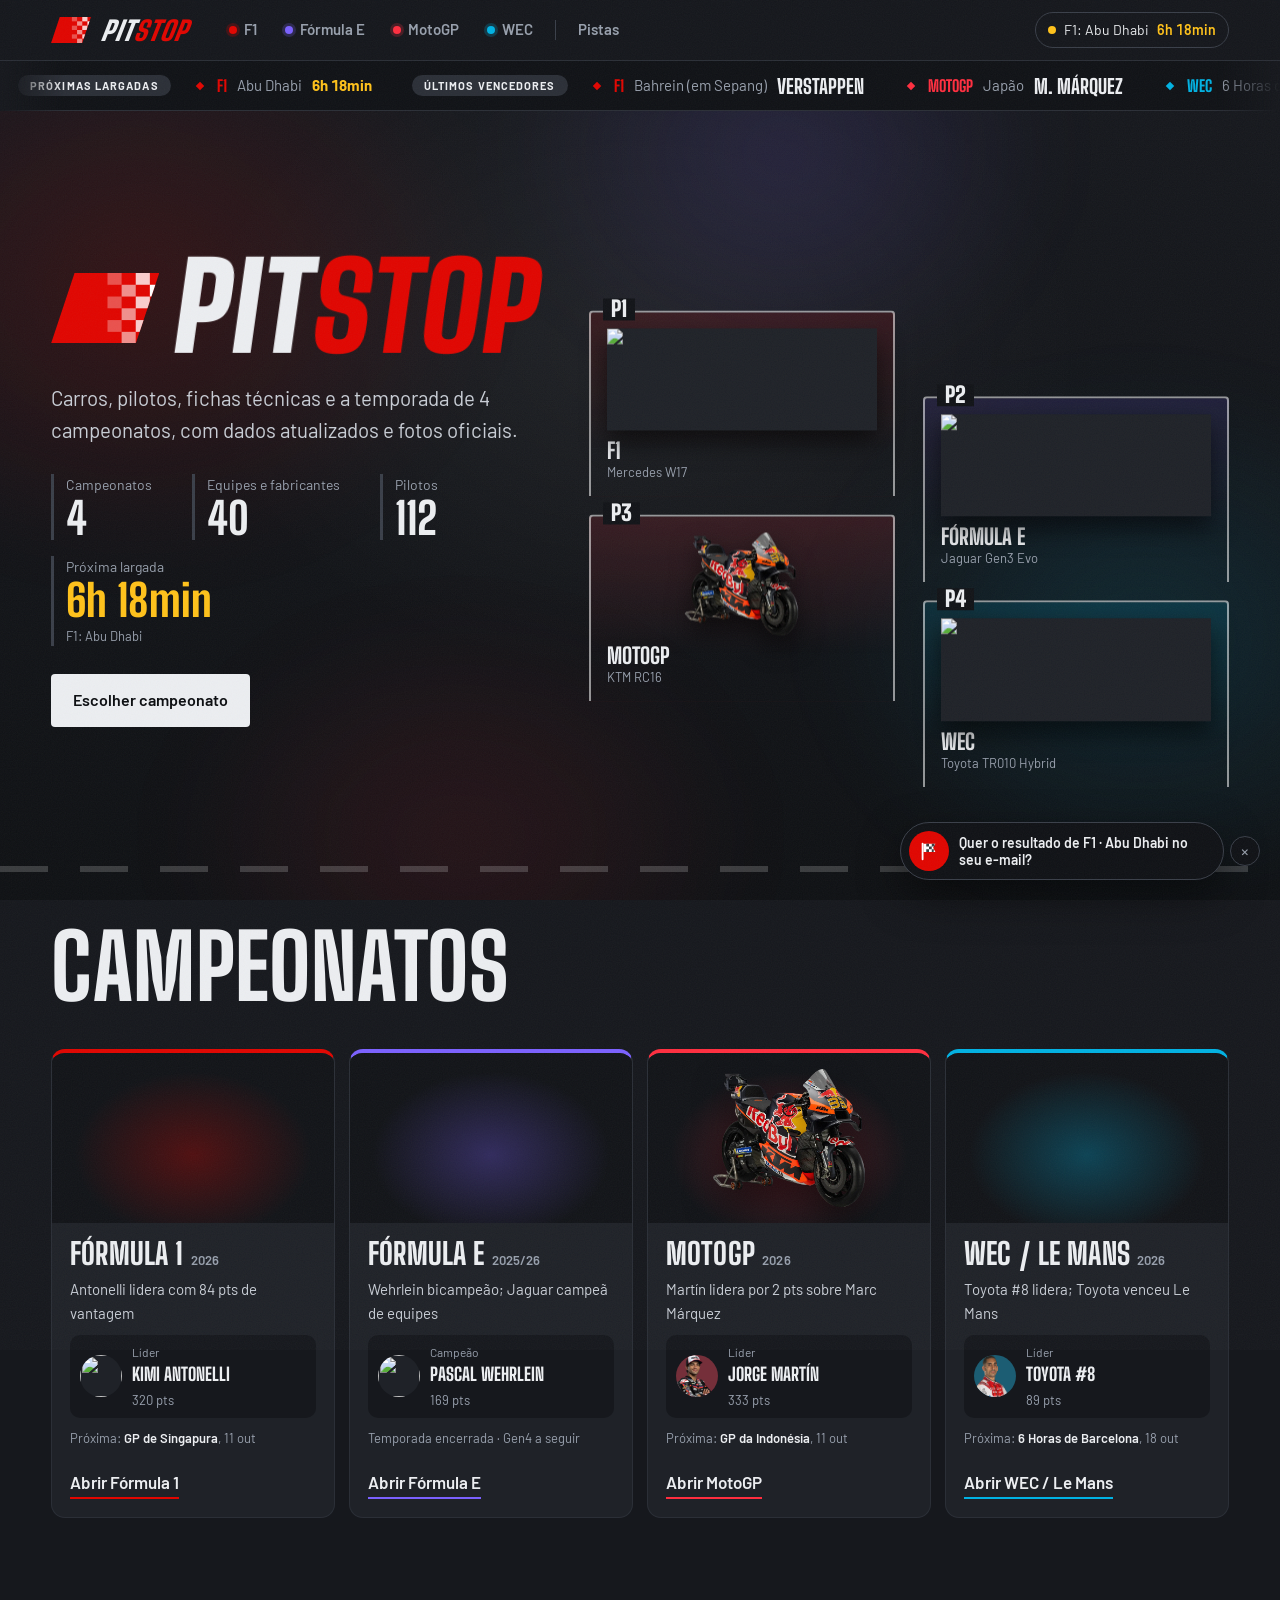
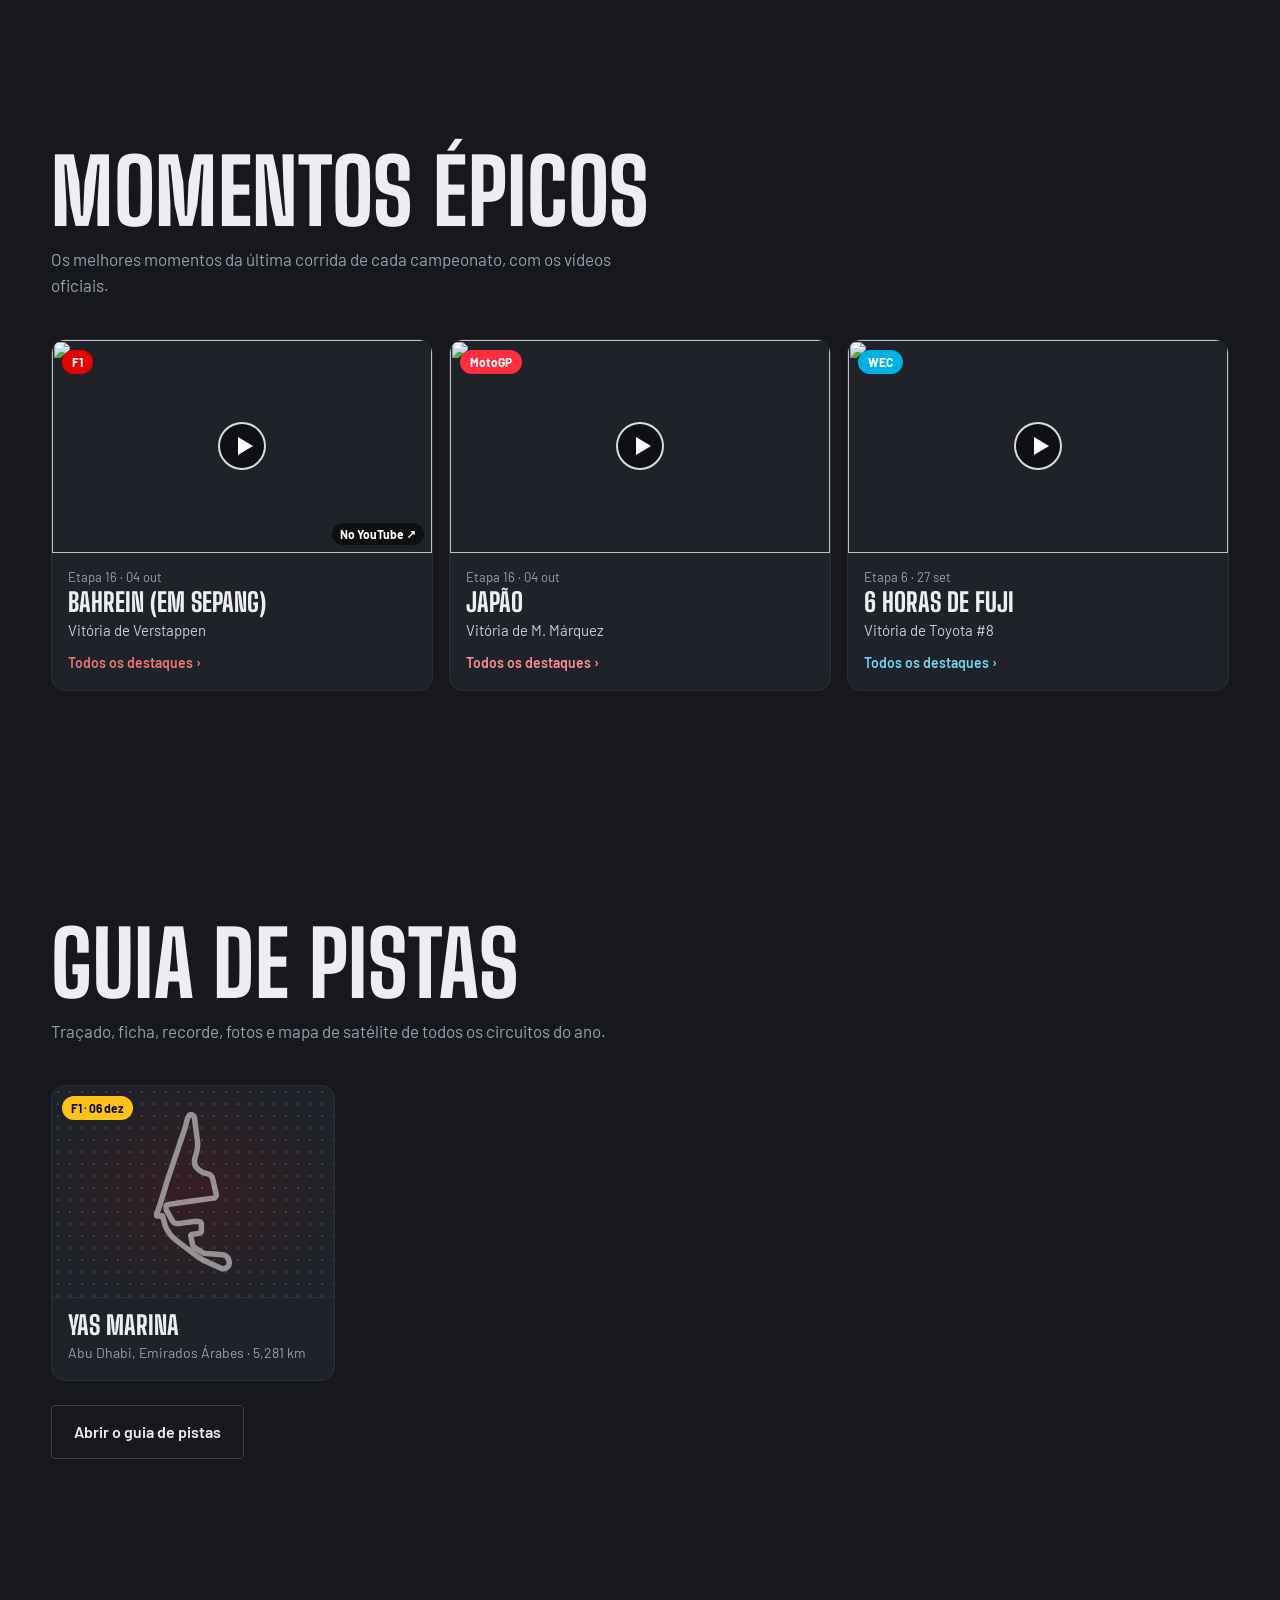
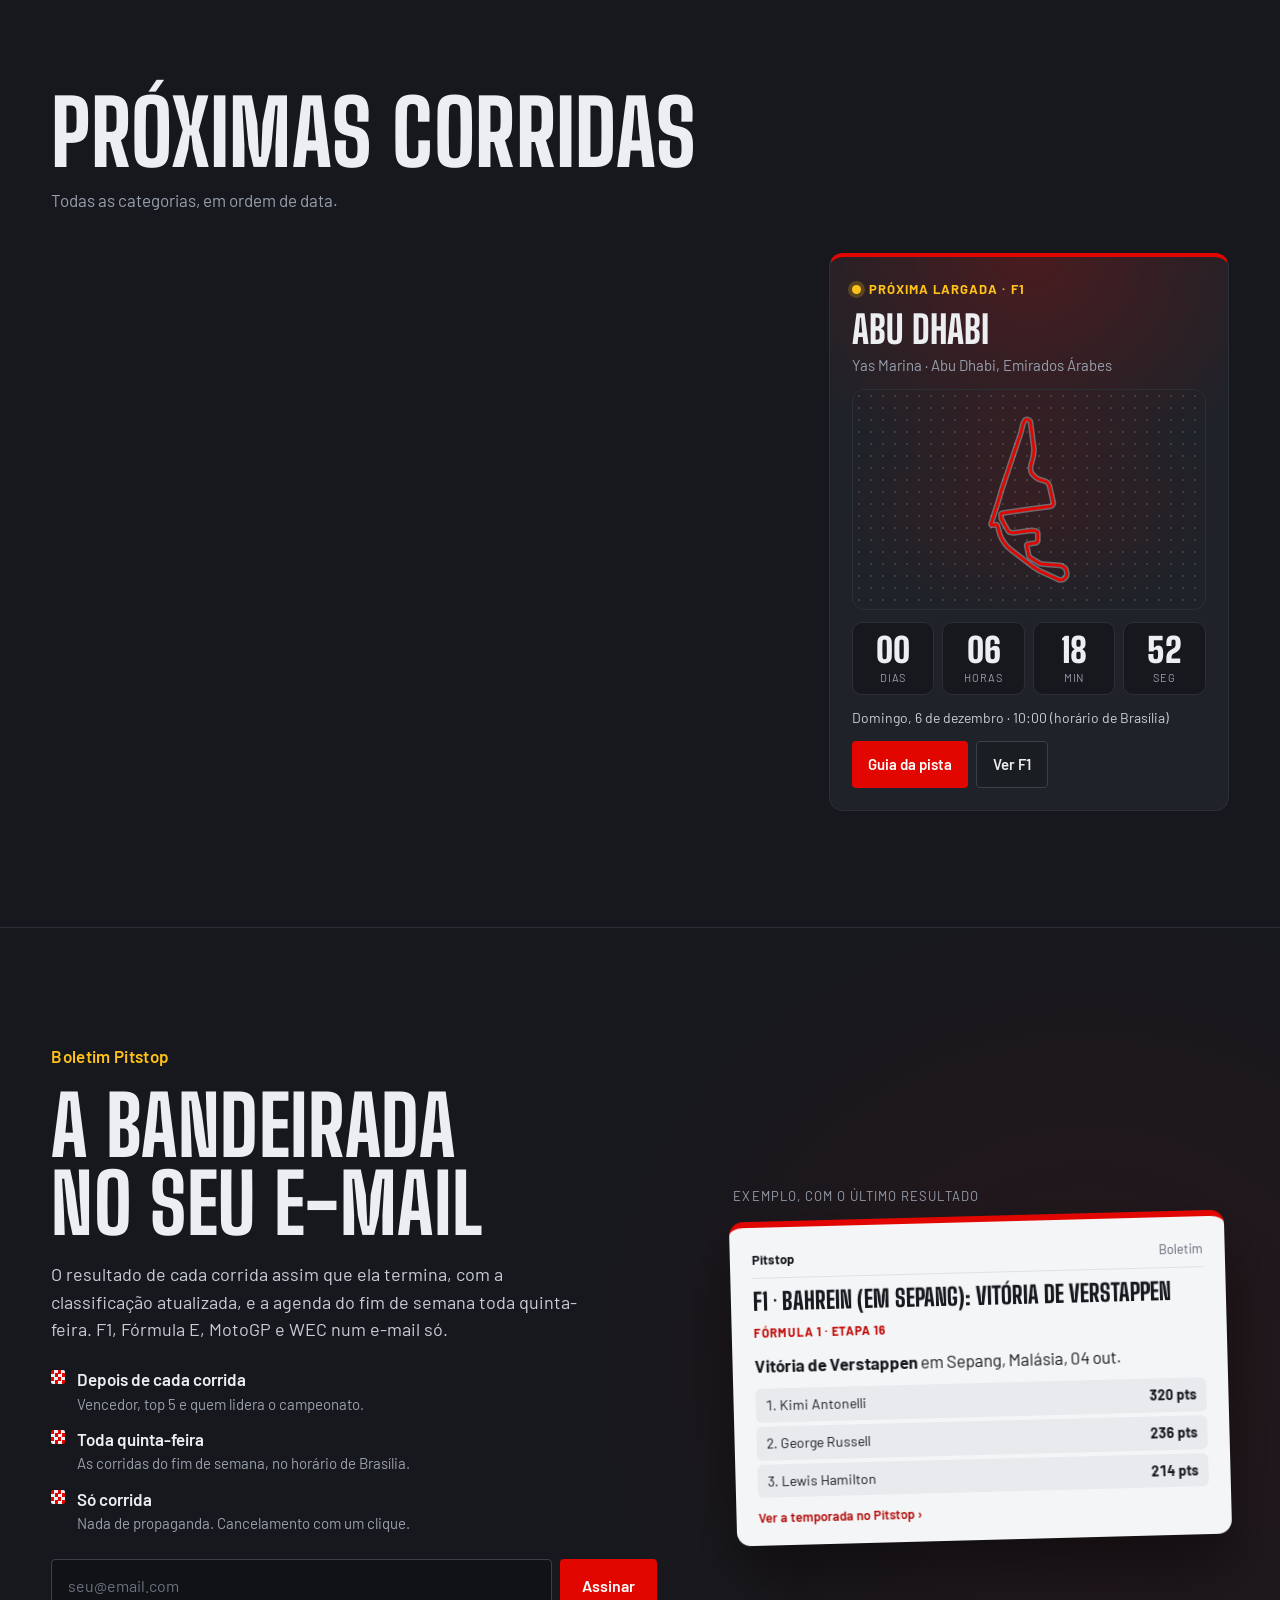
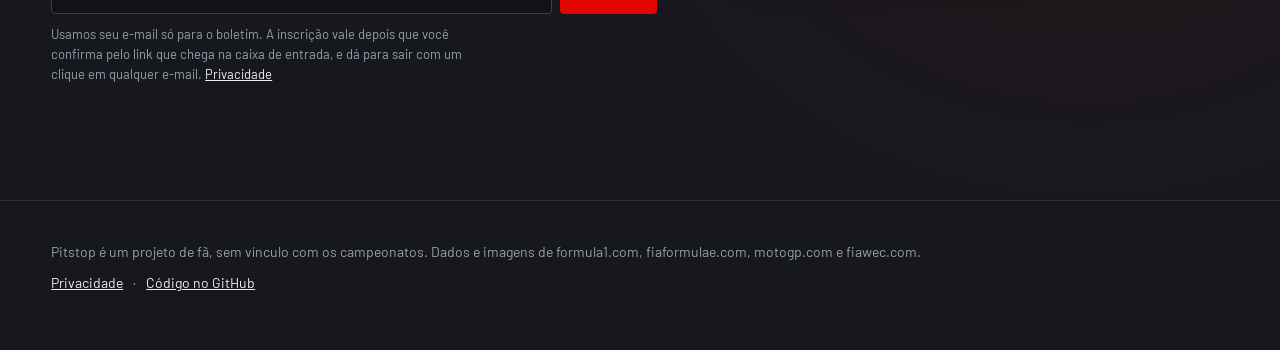
==== commit 31fd3809: "Miniatura ativa com a borda inteira (por dentro da capa) Co-Authored-By: Claude Opus 5.5 <noreply@an" ====
--- a/index.html
+++ b/index.html
@@ -23,7 +23,7 @@
   <link rel="preconnect" href="https://fonts.gstatic.com" crossorigin>
   <link href="https://fonts.googleapis.com/css2?family=Barlow:wght@400;500;600;700&family=Big+Shoulders+Display:wght@500;700;800;900&display=swap" rel="stylesheet">
   <link rel="icon" href="favicon.svg" type="image/svg+xml">
-  <link rel="stylesheet" href="styles.css?v=20261007m">
+  <link rel="stylesheet" href="styles.css?v=20261007n">
   <script>
     // esqueleto de carregamento padrão para TODAS as imagens: enquanto a imagem não chega, ela mostra um bloco
     // com brilho; quando carrega, entra com um fade. Vale também para as imagens criadas depois pelo JavaScript.
@@ -261,18 +261,18 @@
   </dialog>
 
   <script>window.SERIES = {};</script>
-  <script src="data/f1.js?v=20261007m"></script>
-  <script src="data/formulae.js?v=20261007m"></script>
-  <script src="data/motogp.js?v=20261007m"></script>
-  <script src="data/wec.js?v=20261007m"></script>
-  <script src="data/media.js?v=20261007m"></script>
+  <script src="data/f1.js?v=20261007n"></script>
+  <script src="data/formulae.js?v=20261007n"></script>
+  <script src="data/motogp.js?v=20261007n"></script>
+  <script src="data/wec.js?v=20261007n"></script>
+  <script src="data/media.js?v=20261007n"></script>
   <script src="data/live.js"></script>
-  <script src="data/newsletter.js?v=20261007m"></script>
-  <script src="data/circuits.js?v=20261007m"></script>
+  <script src="data/newsletter.js?v=20261007n"></script>
+  <script src="data/circuits.js?v=20261007n"></script>
   <script src="data/highlights.js"></script>
-  <script src="destaques.js?v=20261007m"></script>
-  <script src="guide.js?v=20261007m"></script>
-  <script src="app.js?v=20261007m"></script>
-  <script type="module" src="motion.js?v=20261007m"></script>
+  <script src="destaques.js?v=20261007n"></script>
+  <script src="guide.js?v=20261007n"></script>
+  <script src="app.js?v=20261007n"></script>
+  <script type="module" src="motion.js?v=20261007n"></script>
 </body>
 </html>
--- a/styles.css
+++ b/styles.css
@@ -1415,3 +1415,9 @@
 @media (max-width: 560px) {
   .mm-strip-arrow { top: calc((150px * 9 / 16) / 2); width: 34px; height: 34px; font-size: 20px; }
 }
+/* miniatura ativa: a borda fica por dentro da capa (por fora ela era cortada pela fileira com rolagem) */
+.mm-s-thumb { outline: 0 !important; }
+.mm-s-thumb::after { content: ""; position: absolute; inset: 0; z-index: 1; border-radius: inherit; border: 2px solid transparent; pointer-events: none; transition: border-color .15s; }
+.mm-s.is-on .mm-s-thumb::after { border-color: var(--series, #e10600); }
+.mm-s:focus-visible { outline: none; }
+.mm-s:focus-visible .mm-s-thumb::after { border-color: var(--chalk); }
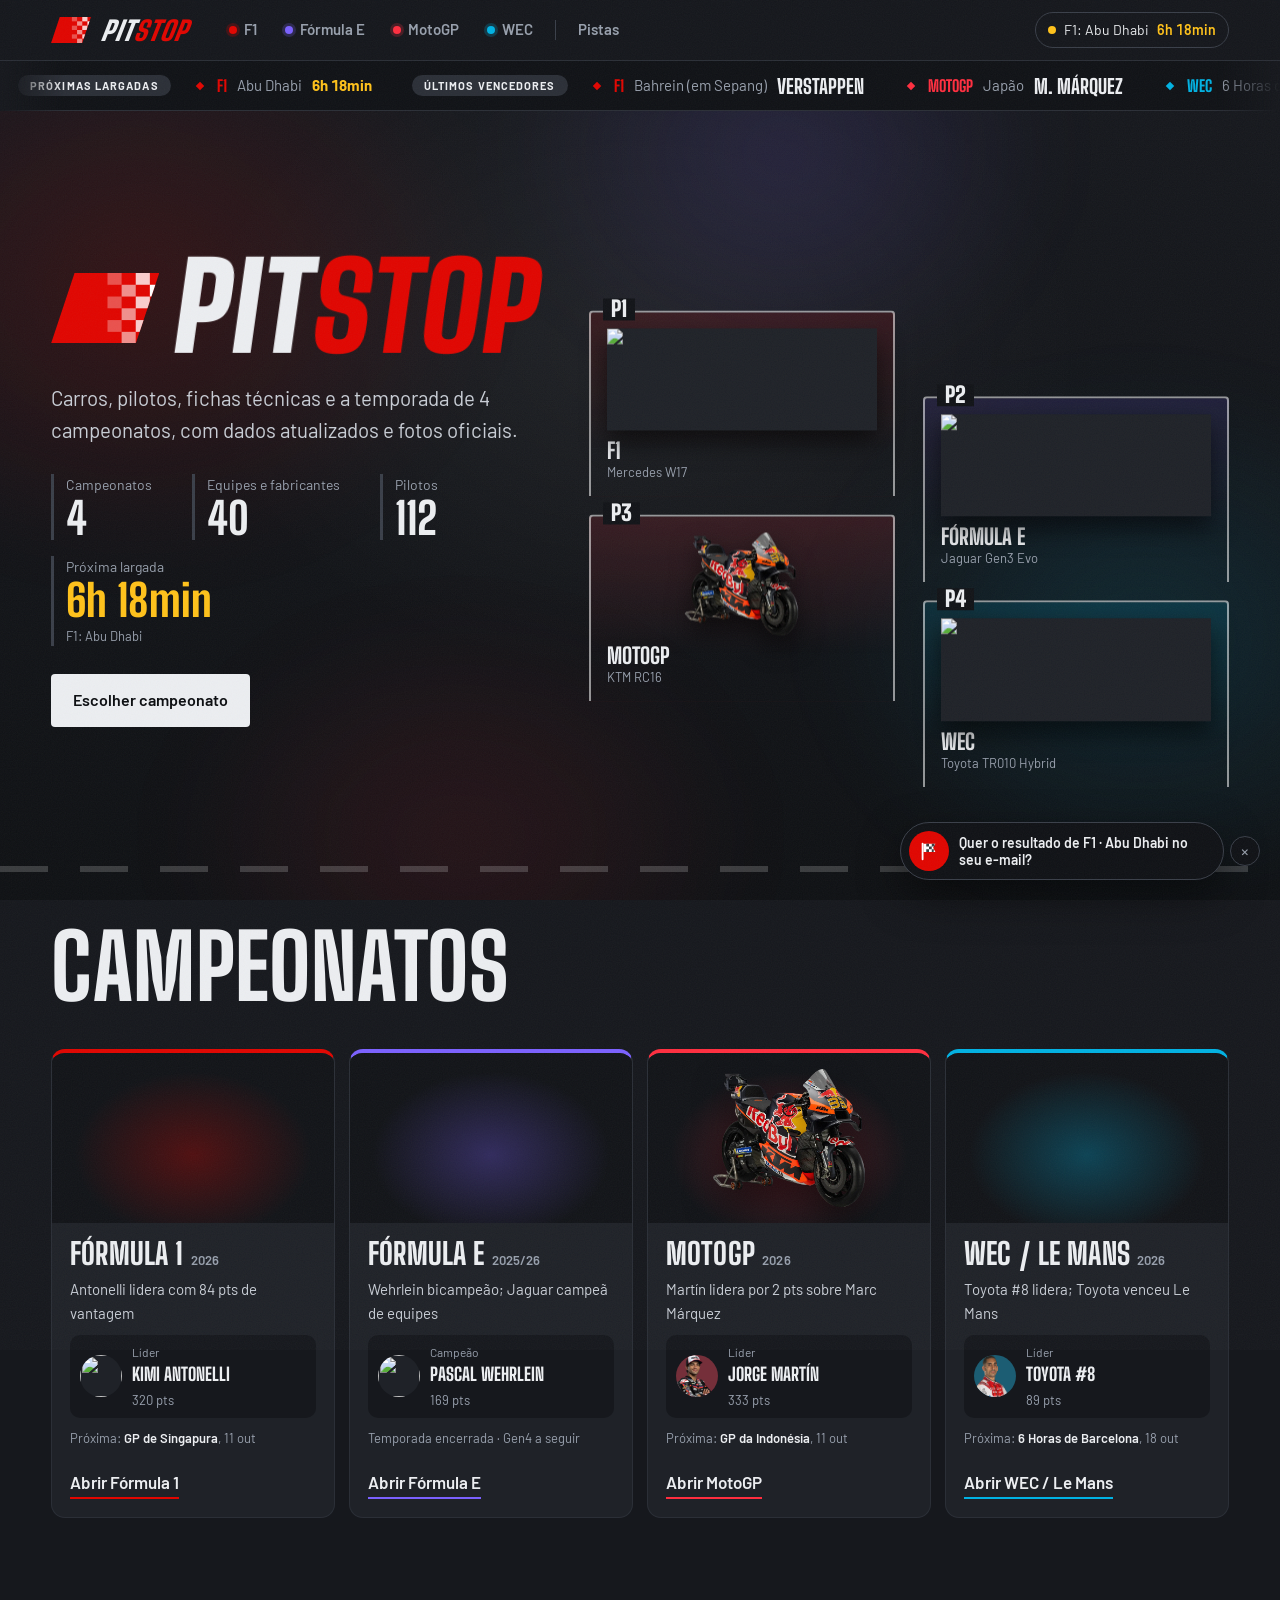
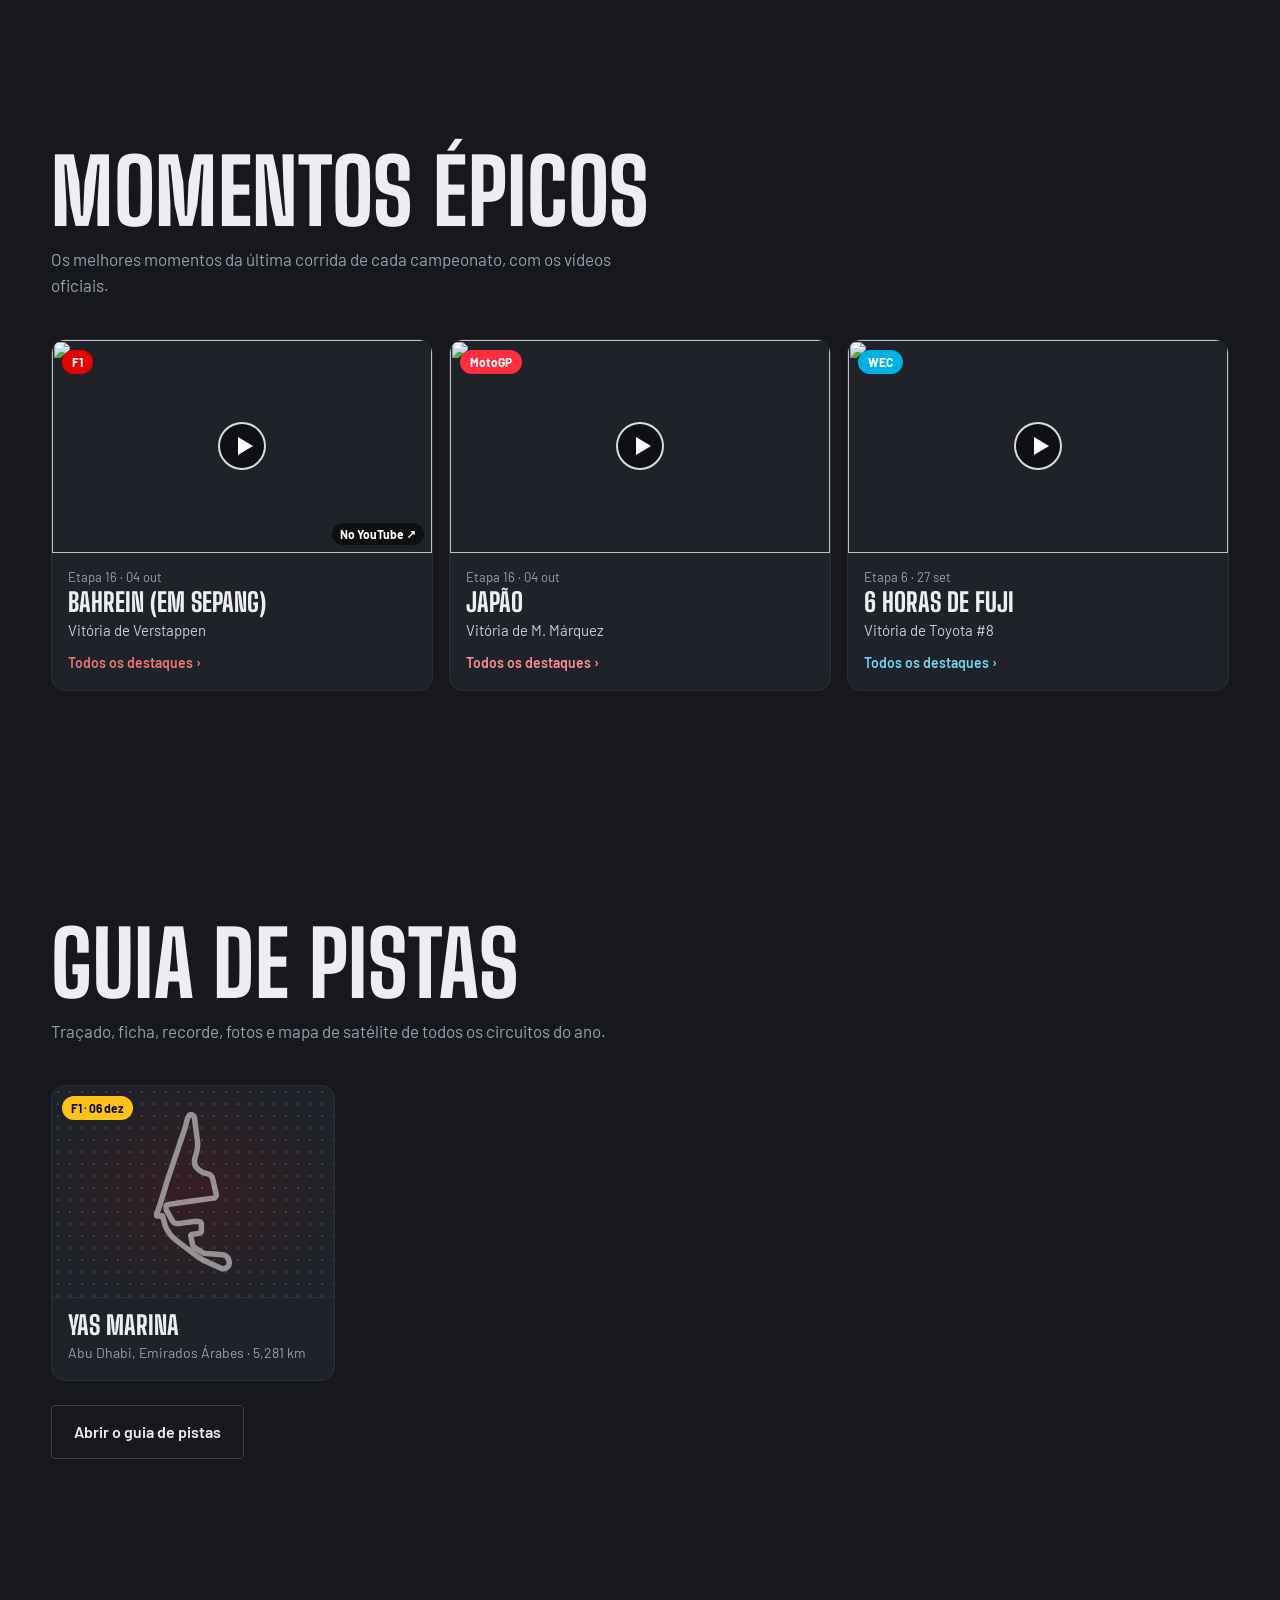
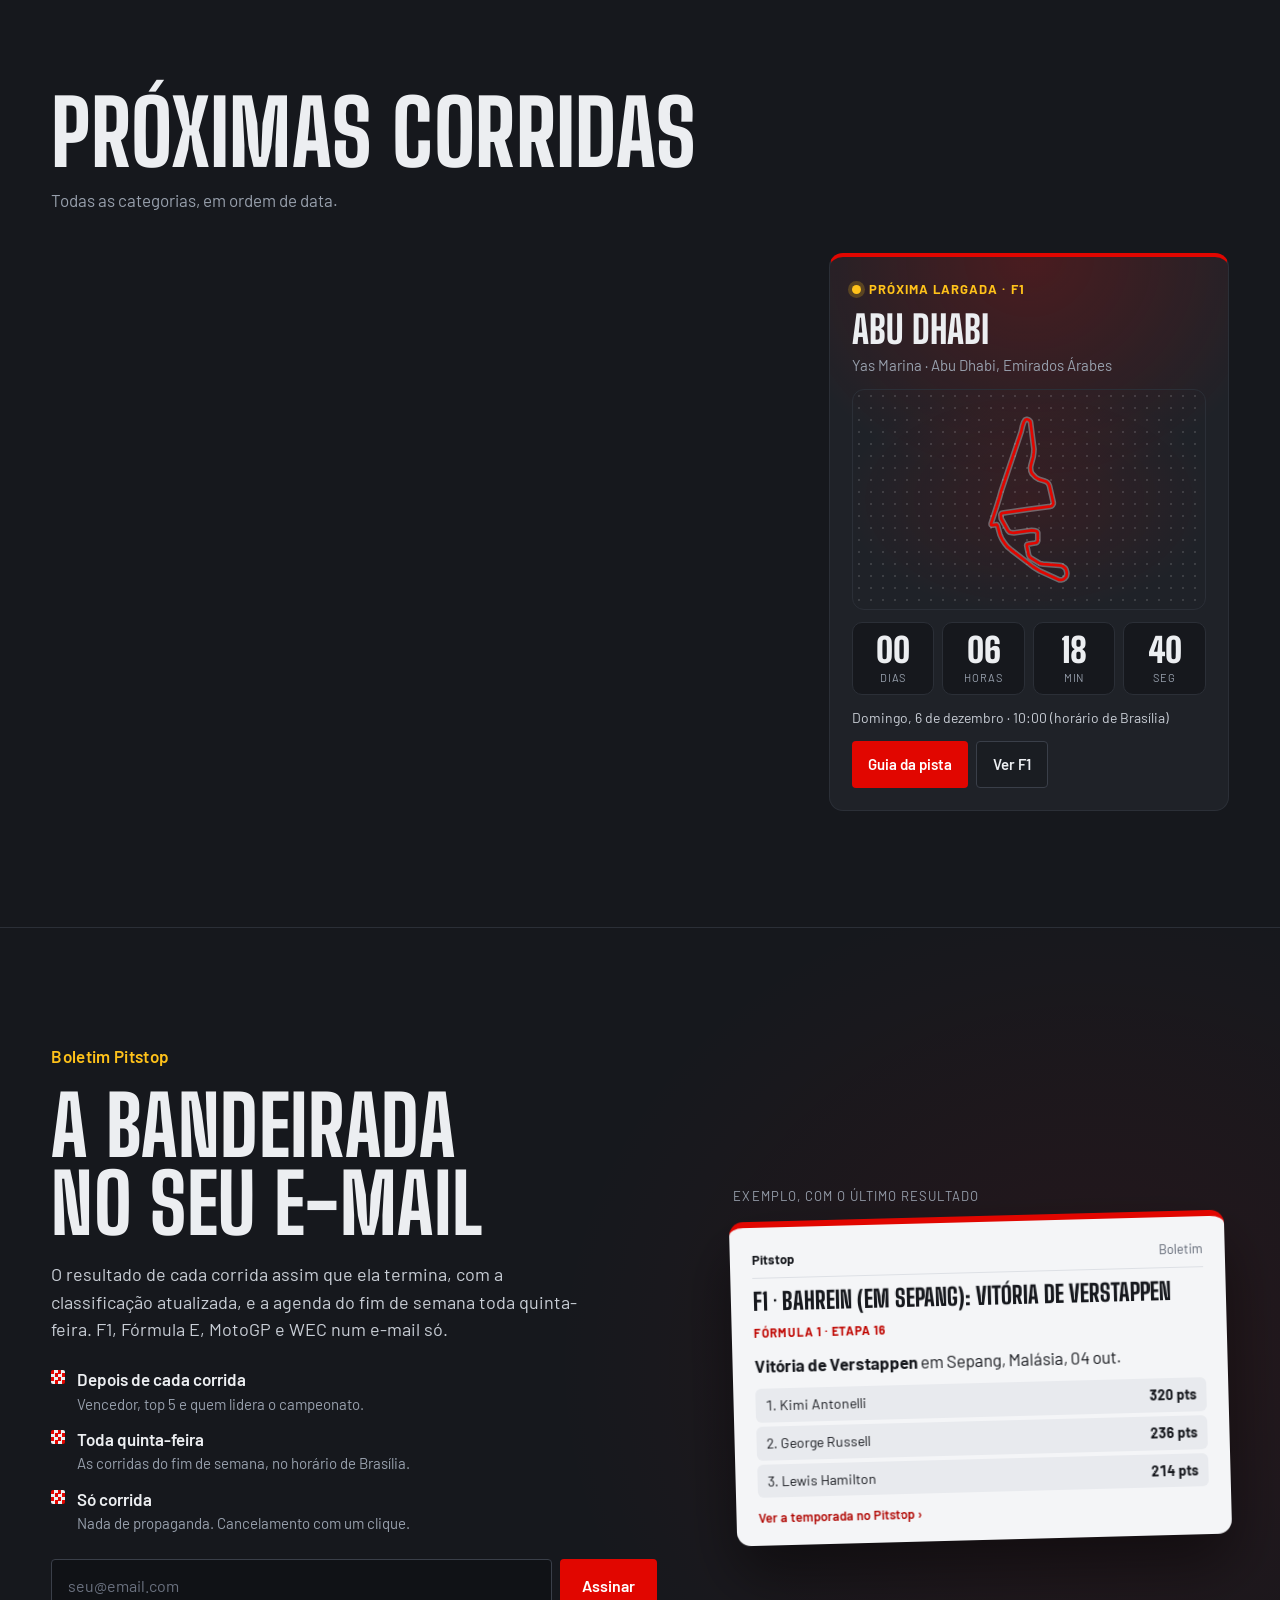
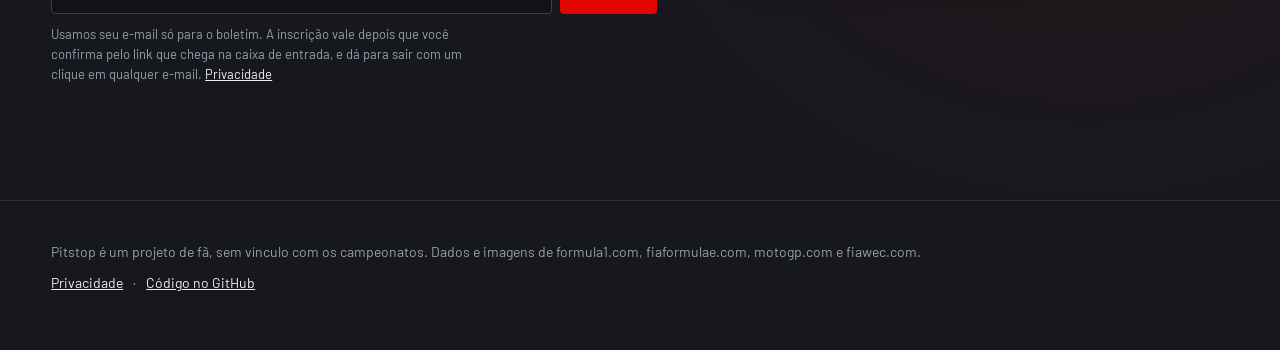
==== commit beab59ad: "Menus de seção rolam até o título, sem o vazio sob o menu fixo Co-Authored-By: Claude Opus 5.5 <nore" ====
--- a/index.html
+++ b/index.html
@@ -23,7 +23,7 @@
   <link rel="preconnect" href="https://fonts.gstatic.com" crossorigin>
   <link href="https://fonts.googleapis.com/css2?family=Barlow:wght@400;500;600;700&family=Big+Shoulders+Display:wght@500;700;800;900&display=swap" rel="stylesheet">
   <link rel="icon" href="favicon.svg" type="image/svg+xml">
-  <link rel="stylesheet" href="styles.css?v=20261007n">
+  <link rel="stylesheet" href="styles.css?v=20261007p">
   <script>
     // esqueleto de carregamento padrão para TODAS as imagens: enquanto a imagem não chega, ela mostra um bloco
     // com brilho; quando carrega, entra com um fade. Vale também para as imagens criadas depois pelo JavaScript.
@@ -261,18 +261,18 @@
   </dialog>
 
   <script>window.SERIES = {};</script>
-  <script src="data/f1.js?v=20261007n"></script>
-  <script src="data/formulae.js?v=20261007n"></script>
-  <script src="data/motogp.js?v=20261007n"></script>
-  <script src="data/wec.js?v=20261007n"></script>
-  <script src="data/media.js?v=20261007n"></script>
+  <script src="data/f1.js?v=20261007p"></script>
+  <script src="data/formulae.js?v=20261007p"></script>
+  <script src="data/motogp.js?v=20261007p"></script>
+  <script src="data/wec.js?v=20261007p"></script>
+  <script src="data/media.js?v=20261007p"></script>
   <script src="data/live.js"></script>
-  <script src="data/newsletter.js?v=20261007n"></script>
-  <script src="data/circuits.js?v=20261007n"></script>
+  <script src="data/newsletter.js?v=20261007p"></script>
+  <script src="data/circuits.js?v=20261007p"></script>
   <script src="data/highlights.js"></script>
-  <script src="destaques.js?v=20261007n"></script>
-  <script src="guide.js?v=20261007n"></script>
-  <script src="app.js?v=20261007n"></script>
-  <script type="module" src="motion.js?v=20261007n"></script>
+  <script src="destaques.js?v=20261007p"></script>
+  <script src="guide.js?v=20261007p"></script>
+  <script src="app.js?v=20261007p"></script>
+  <script type="module" src="motion.js?v=20261007p"></script>
 </body>
 </html>
--- a/styles.css
+++ b/styles.css
@@ -16,7 +16,7 @@
 }
 
 * { box-sizing: border-box; }
-html { scroll-behavior: smooth; scroll-padding-top: 124px; }
+html { scroll-behavior: smooth; scroll-padding-top: 140px; }
 body {
   margin: 0;
   background: var(--asphalt);
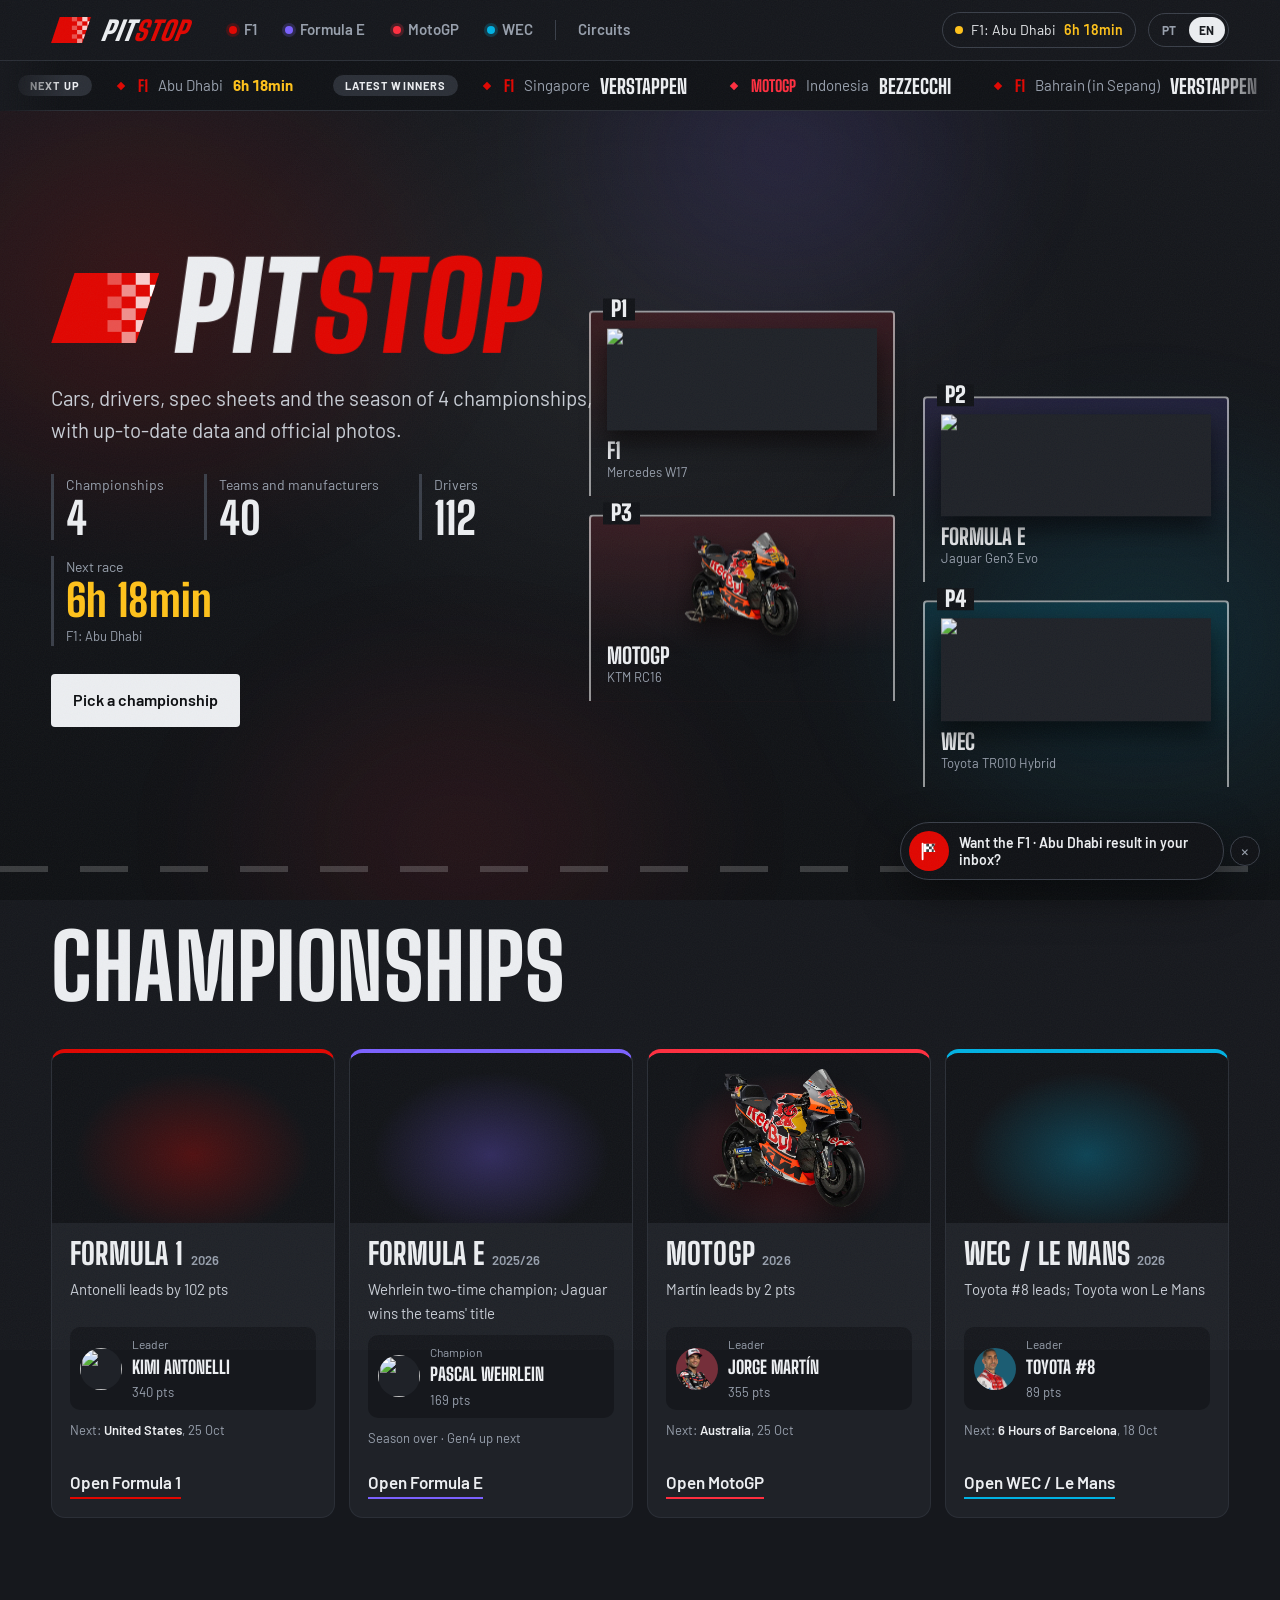
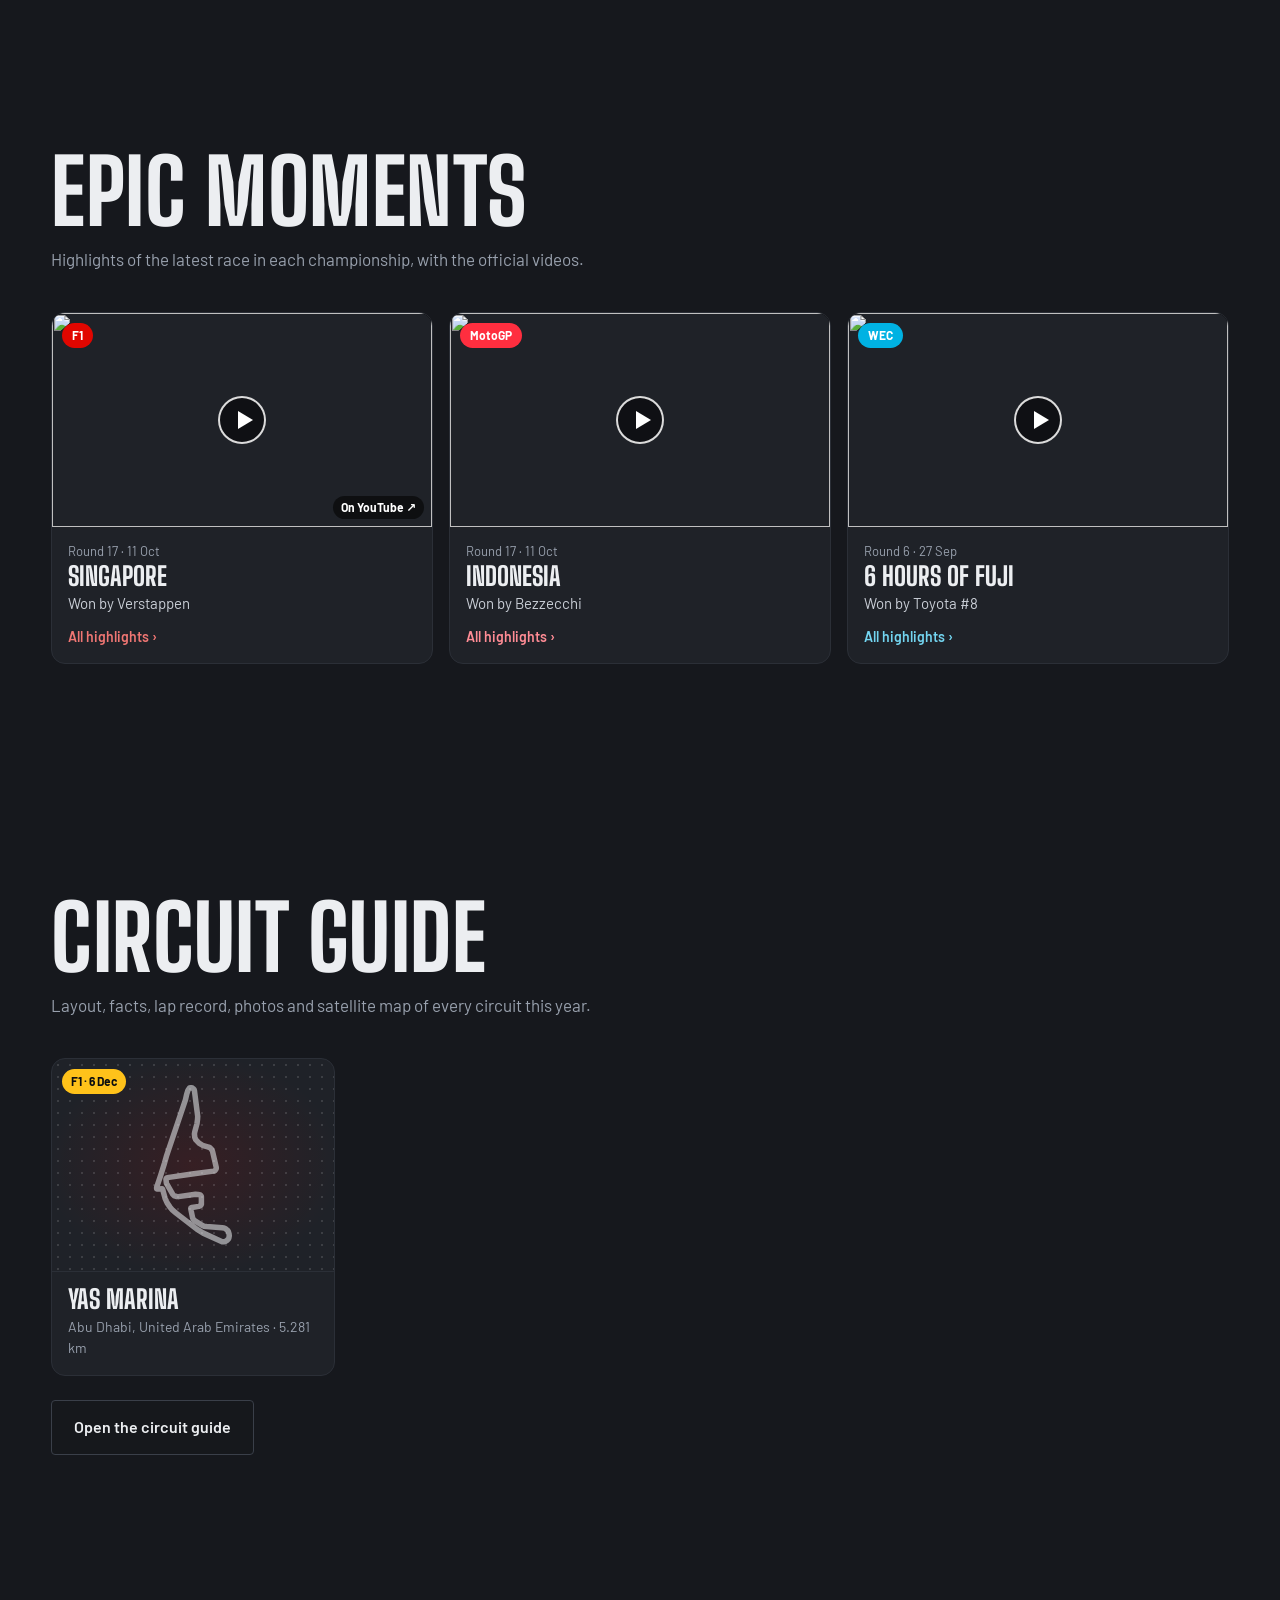
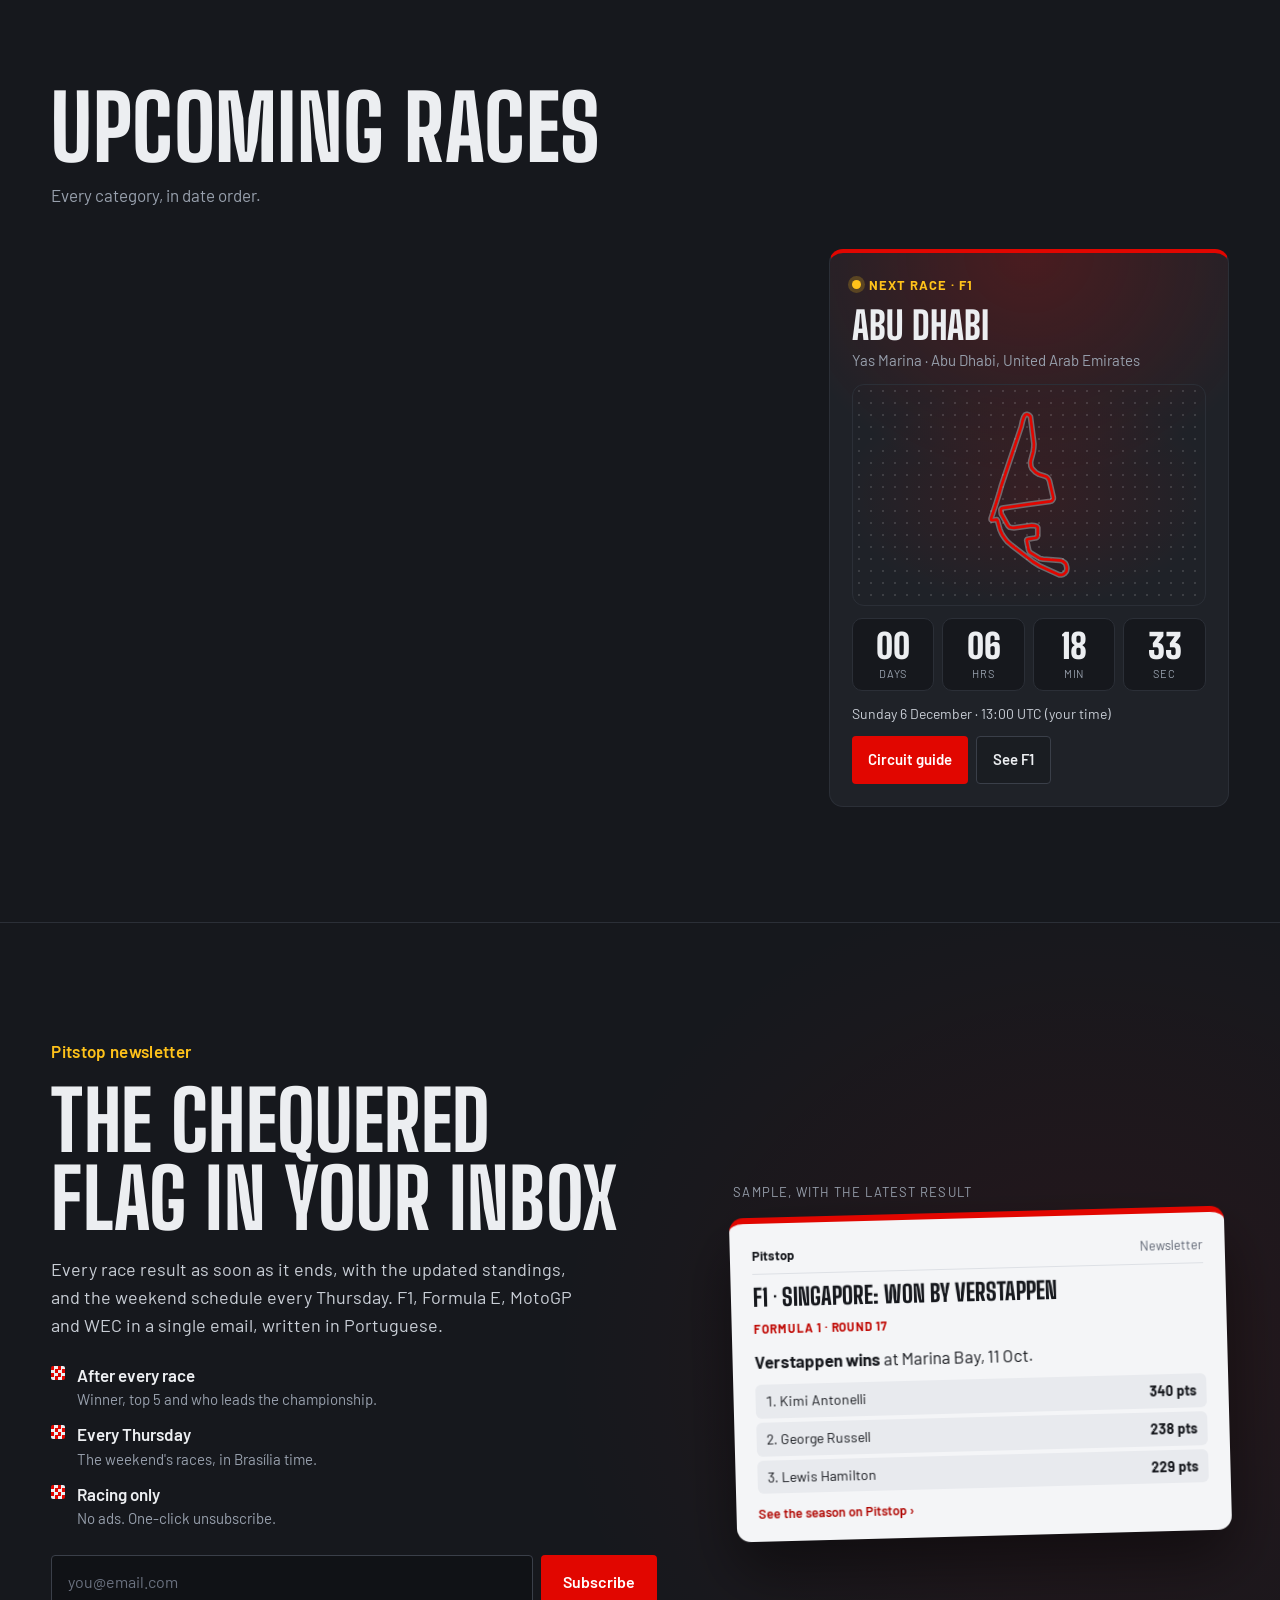
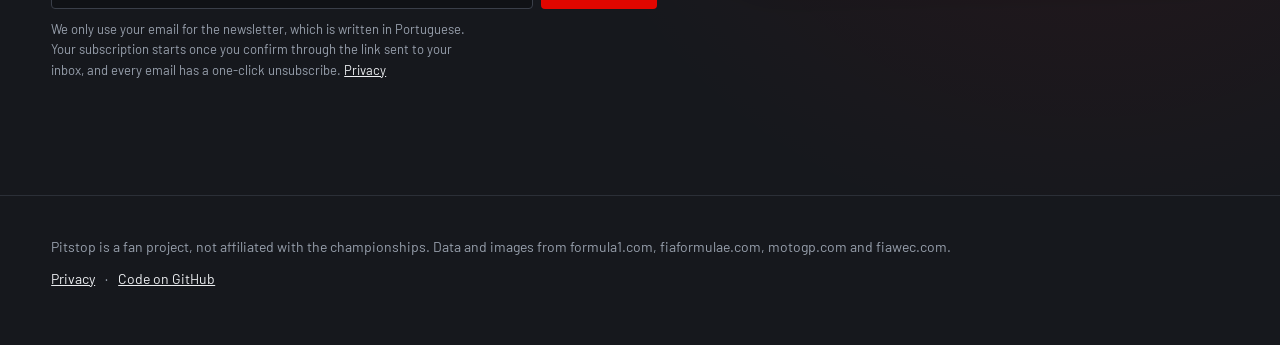
==== commit e4740669: "Site em inglês: chave PT/EN no topo, com interface, campeonatos, guia de pistas e privacidade traduz" ====
--- a/index.html
+++ b/index.html
@@ -4,7 +4,7 @@
   <meta charset="utf-8">
   <meta name="viewport" content="width=device-width, initial-scale=1">
   <title>Pitstop</title>
-  <meta name="description" content="Carros, pilotos, fichas técnicas, classificação, guia de pistas e curiosidades de Fórmula 1, Fórmula E, MotoGP e WEC.">
+  <meta name="description" data-i18n-content="meta.description" content="Carros, pilotos, fichas técnicas, classificação, guia de pistas e curiosidades de Fórmula 1, Fórmula E, MotoGP e WEC.">
   <meta name="google-site-verification" content="XlvoL0sIaH_WOiD_HLYMt23-8fYDxSONOUF_NTHfLro">
   <meta name="theme-color" content="#16181d">
   <link rel="canonical" href="https://wagnersariolli.github.io/pitstop/">
@@ -23,7 +23,8 @@
   <link rel="preconnect" href="https://fonts.gstatic.com" crossorigin>
   <link href="https://fonts.googleapis.com/css2?family=Barlow:wght@400;500;600;700&family=Big+Shoulders+Display:wght@500;700;800;900&display=swap" rel="stylesheet">
   <link rel="icon" href="favicon.svg" type="image/svg+xml">
-  <link rel="stylesheet" href="styles.css?v=20261007p">
+  <link rel="stylesheet" href="styles.css?v=20261015a">
+  <script src="i18n.js?v=20261015a"></script>
   <script>
     // esqueleto de carregamento padrão para TODAS as imagens: enquanto a imagem não chega, ela mostra um bloco
     // com brilho; quando carrega, entra com um fade. Vale também para as imagens criadas depois pelo JavaScript.
@@ -85,13 +86,14 @@
 <body>
   <header class="topbar">
     <div class="topbar-row">
-      <a class="brand" href="./" aria-label="Pitstop, página inicial"><svg class="logo-mark" viewBox="0 0 46 30" aria-hidden="true"><defs><clipPath id="LM"><path d="M10 0H46L36 30H0Z"/></clipPath></defs><path d="M10 0H46L36 30H0Z" fill="#e10600"/><g clip-path="url(#LM)" fill="#fff"><rect x="24" y="0" width="6" height="5" opacity="0.3"/><rect x="36" y="0" width="6" height="5" opacity="0.8"/><rect x="30" y="5" width="6" height="5" opacity="0.55"/><rect x="42" y="5" width="6" height="5" opacity="1"/><rect x="24" y="10" width="6" height="5" opacity="0.3"/><rect x="36" y="10" width="6" height="5" opacity="0.8"/><rect x="30" y="15" width="6" height="5" opacity="0.55"/><rect x="42" y="15" width="6" height="5" opacity="1"/><rect x="24" y="20" width="6" height="5" opacity="0.3"/><rect x="36" y="20" width="6" height="5" opacity="0.8"/><rect x="30" y="25" width="6" height="5" opacity="0.55"/><rect x="42" y="25" width="6" height="5" opacity="1"/></g></svg><span class="logo-word">Pit<b>stop</b></span></a>
-      <nav class="cat-nav" id="catNav" aria-label="Campeonatos por categoria"></nav>
+      <a class="brand" href="./" aria-label="Pitstop, página inicial" data-i18n-aria-label="brand"><svg class="logo-mark" viewBox="0 0 46 30" aria-hidden="true"><defs><clipPath id="LM"><path d="M10 0H46L36 30H0Z"/></clipPath></defs><path d="M10 0H46L36 30H0Z" fill="#e10600"/><g clip-path="url(#LM)" fill="#fff"><rect x="24" y="0" width="6" height="5" opacity="0.3"/><rect x="36" y="0" width="6" height="5" opacity="0.8"/><rect x="30" y="5" width="6" height="5" opacity="0.55"/><rect x="42" y="5" width="6" height="5" opacity="1"/><rect x="24" y="10" width="6" height="5" opacity="0.3"/><rect x="36" y="10" width="6" height="5" opacity="0.8"/><rect x="30" y="15" width="6" height="5" opacity="0.55"/><rect x="42" y="15" width="6" height="5" opacity="1"/><rect x="24" y="20" width="6" height="5" opacity="0.3"/><rect x="36" y="20" width="6" height="5" opacity="0.8"/><rect x="30" y="25" width="6" height="5" opacity="0.55"/><rect x="42" y="25" width="6" height="5" opacity="1"/></g></svg><span class="logo-word">Pit<b>stop</b></span></a>
+      <nav class="cat-nav" id="catNav" aria-label="Campeonatos por categoria" data-i18n-aria-label="nav.series"></nav>
       <div class="next-pill" id="nextPill"></div>
+      <div class="lang-switch" role="group" aria-label="Idioma / Language" data-i18n-aria-label="lang"><button type="button" class="lang-btn" data-lang="pt" lang="pt-BR" aria-pressed="true">PT</button><button type="button" class="lang-btn" data-lang="en" lang="en" aria-pressed="false">EN</button></div>
     </div>
     <div class="subbar" id="subbar" hidden>
       <div class="crumb" id="crumb"></div>
-      <nav class="section-nav" id="sectionNav" aria-label="Seções"></nav>
+      <nav class="section-nav" id="sectionNav" aria-label="Seções" data-i18n-aria-label="nav.sections"></nav>
     </div>
   </header>
 
@@ -107,27 +109,27 @@
         <h2 id="garage-title"></h2>
         <p id="garage-lede"></p>
       </div>
-      <div class="team-picker" role="tablist" aria-label="Equipes" id="teamPicker"></div>
+      <div class="team-picker" role="tablist" aria-label="Equipes" data-i18n-aria-label="garage.teams" id="teamPicker"></div>
 
       <div class="stage" id="stage">
         <div class="stage-ghost" id="stageGhost" aria-hidden="true"></div>
-        <button class="stage-arrow prev" id="prevTeam" aria-label="Equipe anterior">‹</button>
+        <button class="stage-arrow prev" id="prevTeam" aria-label="Equipe anterior" data-i18n-aria-label="garage.prev">‹</button>
         <div class="stage-media" id="stageMedia"></div>
-        <button class="stage-arrow next" id="nextTeam" aria-label="Próxima equipe">›</button>
+        <button class="stage-arrow next" id="nextTeam" aria-label="Próxima equipe" data-i18n-aria-label="garage.next">›</button>
         <div class="stage-floor" aria-hidden="true"></div>
       </div>
       <div class="view-bar">
         <div class="view-row">
-          <div class="view-switch" id="viewSwitch" role="group" aria-label="Ângulo da foto"></div>
-          <button class="engine-btn" id="engineBtn" hidden><span aria-hidden="true"></span>Ouvir o motor</button>
+          <div class="view-switch" id="viewSwitch" role="group" aria-label="Ângulo da foto" data-i18n-aria-label="garage.angle"></div>
+          <button class="engine-btn" id="engineBtn" hidden><span aria-hidden="true"></span><span data-i18n="garage.engine">Ouvir o motor</span></button>
         </div>
         <p class="view-note" id="viewNote"></p>
       </div>
 
       <div class="gallery" id="gallery">
         <div class="gallery-head">
-          <h4 id="galleryTitle">Galeria</h4>
-          <div class="gallery-tabs" id="galleryTabs" role="tablist" aria-label="Filtrar galeria"></div>
+          <h4 id="galleryTitle" data-i18n="gallery">Galeria</h4>
+          <div class="gallery-tabs" id="galleryTabs" role="tablist" aria-label="Filtrar galeria" data-i18n-aria-label="gallery.filter"></div>
         </div>
         <div class="gallery-strip" id="galleryStrip"></div>
         <p class="gallery-note" id="galleryNote"></p>
@@ -149,17 +151,17 @@
 
         <div class="garage-grid">
           <div class="panel">
-            <h4>Desempenho</h4>
-            <p class="panel-sub">Estimativa Pitstop, de 0 a 100, com base nos resultados da temporada</p>
+            <h4 data-i18n="garage.performance">Desempenho</h4>
+            <p class="panel-sub" data-i18n="garage.performanceSub">Estimativa Pitstop, de 0 a 100, com base nos resultados da temporada</p>
             <div id="ratings" class="ratings"></div>
-            <div class="overall"><span>Geral</span><strong id="overall"></strong></div>
+            <div class="overall"><span data-i18n="garage.overall">Geral</span><strong id="overall"></strong></div>
           </div>
           <div class="panel">
-            <h4>Ficha técnica</h4>
+            <h4 data-i18n="garage.specs">Ficha técnica</h4>
             <dl class="specs" id="specs"></dl>
           </div>
           <div class="panel panel-drivers">
-            <h4 id="teamDriversTitle">Pilotos</h4>
+            <h4 id="teamDriversTitle" data-i18n="garage.drivers">Pilotos</h4>
             <div id="teamDrivers" class="team-drivers"></div>
           </div>
         </div>
@@ -176,10 +178,10 @@
 
     <section class="highlights" id="destaques" aria-labelledby="hl-title" hidden>
       <div class="section-head">
-        <h2 id="hl-title">Destaques</h2>
+        <h2 id="hl-title" data-i18n="hl.title">Destaques</h2>
         <p id="hl-lede"></p>
       </div>
-      <div class="hl-races" id="hlRaces" role="tablist" aria-label="Etapas"></div>
+      <div class="hl-races" id="hlRaces" role="tablist" aria-label="Etapas" data-i18n-aria-label="hl.rounds"></div>
       <div class="hl-stage" id="hlStage"></div>
       <p class="gallery-note" id="hlNote"></p>
     </section>
@@ -195,7 +197,7 @@
           <div id="standLists"></div>
         </div>
         <div class="panel">
-          <h4>Calendário</h4>
+          <h4 data-i18n="season.calendar">Calendário</h4>
           <p class="panel-sub" id="calendarNote"></p>
           <ol class="calendar" id="calendar"></ol>
         </div>
@@ -220,14 +222,14 @@
 
     <section class="facts" id="curiosidades" aria-labelledby="facts-title">
       <div class="section-head">
-        <h2 id="facts-title">Curiosidades</h2>
+        <h2 id="facts-title" data-i18n="facts.title">Curiosidades</h2>
       </div>
       <ul class="fact-list" id="facts"></ul>
     </section>
 
     <section class="others" aria-labelledby="others-title">
       <div class="section-head">
-        <h2 id="others-title">Outros campeonatos</h2>
+        <h2 id="others-title" data-i18n="others.title">Outros campeonatos</h2>
       </div>
       <div class="series-cards series-row" id="otherSeries"></div>
     </section>
@@ -236,43 +238,49 @@
   <footer class="footer">
     <div id="newsletterFoot"></div>
     <p id="footerText"></p>
-    <p class="footer-links"><a href="privacidade.html">Privacidade</a><span aria-hidden="true">·</span><a href="https://github.com/WagnerSariolli/pitstop" rel="noopener">Código no GitHub</a></p>
+    <p class="footer-links"><a href="privacidade.html" data-i18n="footer.privacy">Privacidade</a><span aria-hidden="true">·</span><a href="https://github.com/WagnerSariolli/pitstop" rel="noopener" data-i18n="footer.code">Código no GitHub</a></p>
   </footer>
 
   <dialog class="driver-modal" id="driverModal" aria-labelledby="modalName">
-    <button class="modal-close" id="modalClose" aria-label="Fechar">×</button>
+    <button class="modal-close" id="modalClose" aria-label="Fechar" data-i18n-aria-label="close">×</button>
     <div class="modal-body" id="modalBody"></div>
   </dialog>
 
-  <dialog class="media-modal" id="mediaModal" aria-label="Galeria">
-    <button class="modal-close" id="mediaClose" aria-label="Fechar">×</button>
-    <button class="mm-nav prev" id="mediaPrev" aria-label="Anterior">‹</button>
+  <dialog class="media-modal" id="mediaModal" aria-label="Galeria" data-i18n-aria-label="gallery">
+    <button class="modal-close" id="mediaClose" aria-label="Fechar" data-i18n-aria-label="close">×</button>
+    <button class="mm-nav prev" id="mediaPrev" aria-label="Anterior" data-i18n-aria-label="prev">‹</button>
     <div class="mm-stage" id="mediaStage"></div>
-    <button class="mm-nav next" id="mediaNext" aria-label="Próximo">›</button>
+    <button class="mm-nav next" id="mediaNext" aria-label="Próximo" data-i18n-aria-label="next">›</button>
     <p class="mm-caption" id="mediaCaption"></p>
     <div class="mm-strip" id="mediaStrip" hidden>
-      <p>Próximos</p>
+      <p data-i18n="strip.next">Próximos</p>
       <div class="mm-strip-wrap">
-        <button class="mm-strip-arrow prev" id="mediaStripPrev" type="button" aria-label="Ver vídeos anteriores">‹</button>
+        <button class="mm-strip-arrow prev" id="mediaStripPrev" type="button" aria-label="Ver vídeos anteriores" data-i18n-aria-label="strip.prev">‹</button>
         <div class="mm-strip-row" id="mediaStripRow"></div>
-        <button class="mm-strip-arrow next" id="mediaStripNext" type="button" aria-label="Ver mais vídeos">›</button>
+        <button class="mm-strip-arrow next" id="mediaStripNext" type="button" aria-label="Ver mais vídeos" data-i18n-aria-label="strip.more">›</button>
       </div>
     </div>
   </dialog>
 
   <script>window.SERIES = {};</script>
-  <script src="data/f1.js?v=20261007p"></script>
-  <script src="data/formulae.js?v=20261007p"></script>
-  <script src="data/motogp.js?v=20261007p"></script>
-  <script src="data/wec.js?v=20261007p"></script>
-  <script src="data/media.js?v=20261007p"></script>
+  <script src="data/f1.js?v=20261015a"></script>
+  <script src="data/formulae.js?v=20261015a"></script>
+  <script src="data/motogp.js?v=20261015a"></script>
+  <script src="data/wec.js?v=20261015a"></script>
+  <script src="data/media.js?v=20261015a"></script>
   <script src="data/live.js"></script>
-  <script src="data/newsletter.js?v=20261007p"></script>
-  <script src="data/circuits.js?v=20261007p"></script>
+  <script src="data/newsletter.js?v=20261015a"></script>
+  <script src="data/circuits.js?v=20261015a"></script>
+  <script>window.EN = {};</script>
+  <script src="data/en/f1.js?v=20261015a"></script>
+  <script src="data/en/formulae.js?v=20261015a"></script>
+  <script src="data/en/motogp.js?v=20261015a"></script>
+  <script src="data/en/wec.js?v=20261015a"></script>
+  <script src="data/en/media.js?v=20261015a"></script>
   <script src="data/highlights.js"></script>
-  <script src="destaques.js?v=20261007p"></script>
-  <script src="guide.js?v=20261007p"></script>
-  <script src="app.js?v=20261007p"></script>
-  <script type="module" src="motion.js?v=20261007p"></script>
+  <script src="destaques.js?v=20261015a"></script>
+  <script src="guide.js?v=20261015a"></script>
+  <script src="app.js?v=20261015a"></script>
+  <script type="module" src="motion.js?v=20261015a"></script>
 </body>
 </html>
--- a/styles.css
+++ b/styles.css
@@ -86,6 +86,20 @@
 .next-pill::before { content: ""; width: 8px; height: 8px; border-radius: 50%; background: var(--amber); }
 .next-pill.off { color: var(--mute); }
 .next-pill.off::before { background: var(--mute); }
+
+/* chave de idioma: PT / EN */
+.lang-switch {
+  display: inline-flex; align-items: center; gap: 2px; padding: 3px; margin-left: -16px;
+  border: 1px solid var(--line); border-radius: 999px;
+}
+.lang-btn {
+  border: 0; background: none; padding: 4px 10px; border-radius: 999px;
+  font-size: 12px; font-weight: 700; letter-spacing: .04em; color: var(--mute);
+  transition: background-color .2s, color .2s;
+}
+.lang-btn[aria-pressed="true"] { background: var(--chalk); color: var(--asphalt); }
+.lang-btn:hover:not([aria-pressed="true"]) { color: var(--chalk); }
+.brand + .lang-switch { margin-left: auto; }   /* páginas sem menu (privacidade, 404) */
 
 .subbar {
   display: flex; align-items: center; gap: 24px; padding: 0 var(--gutter);
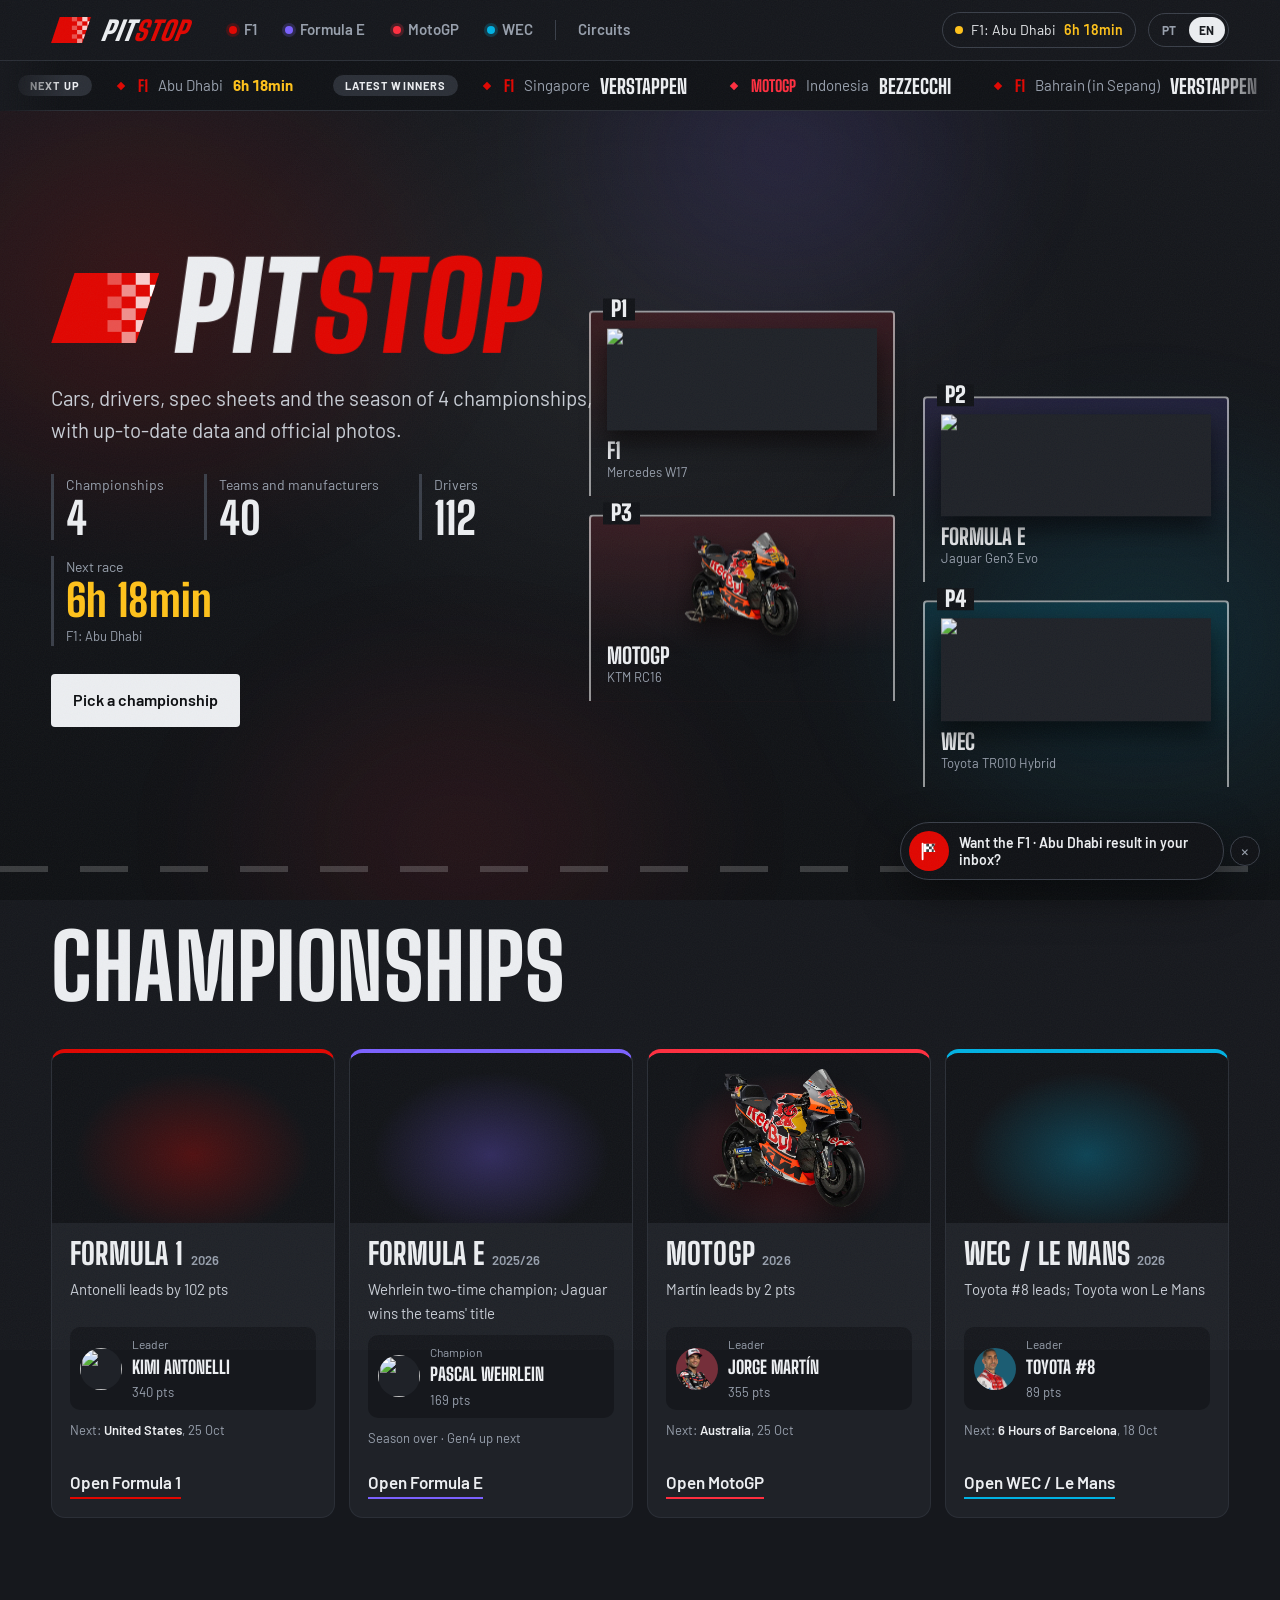
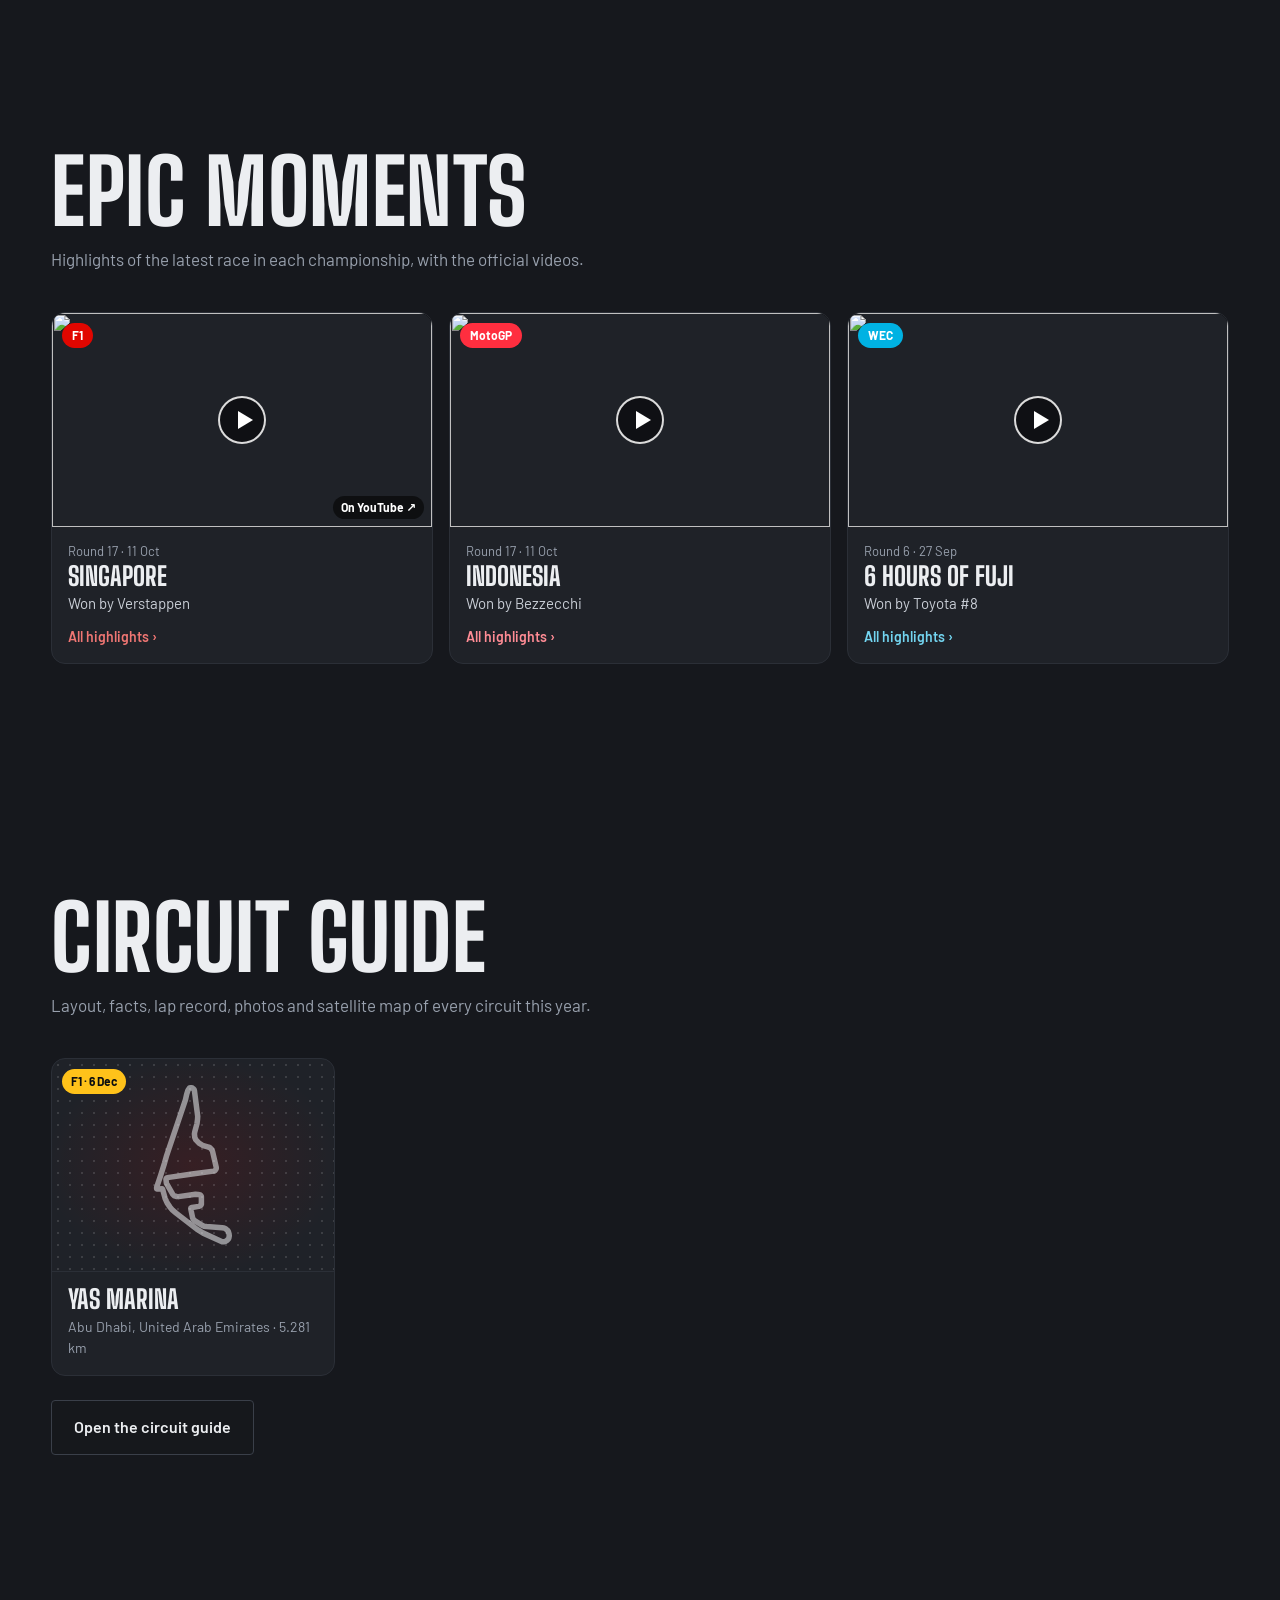
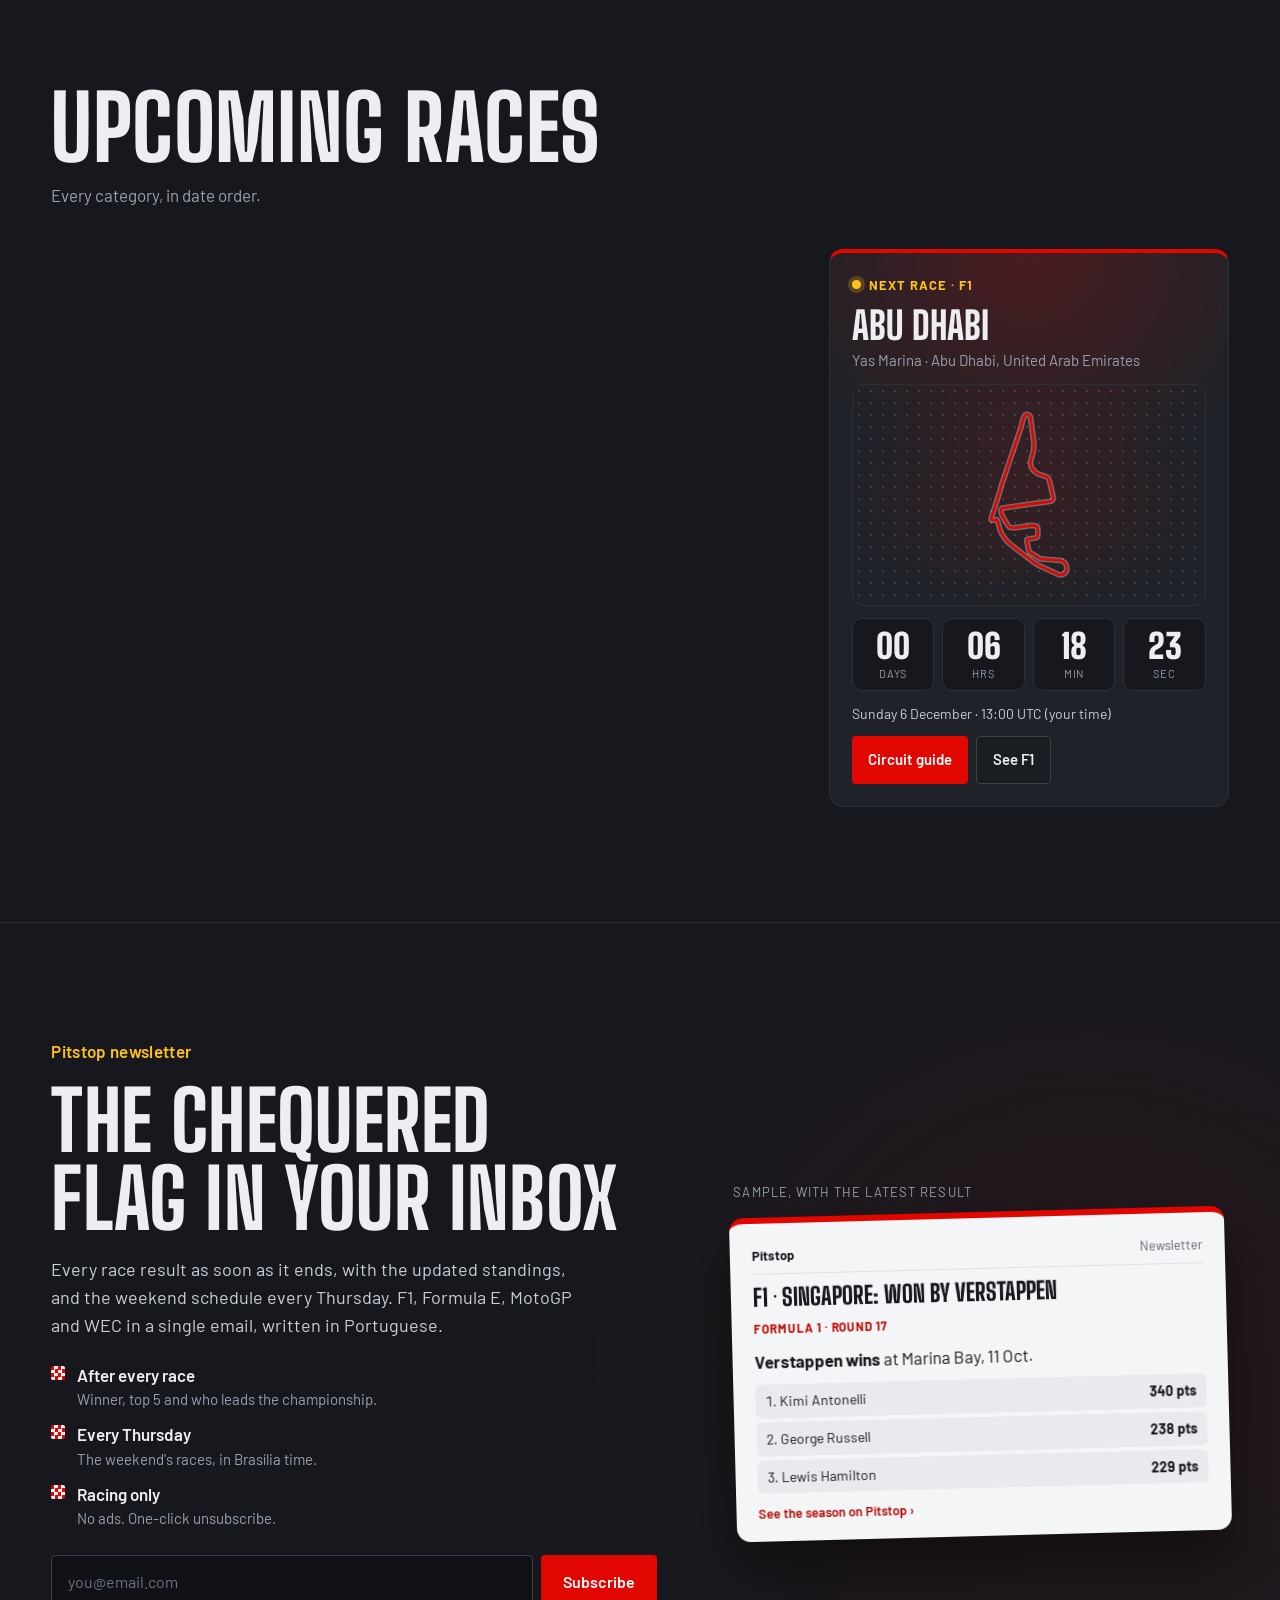
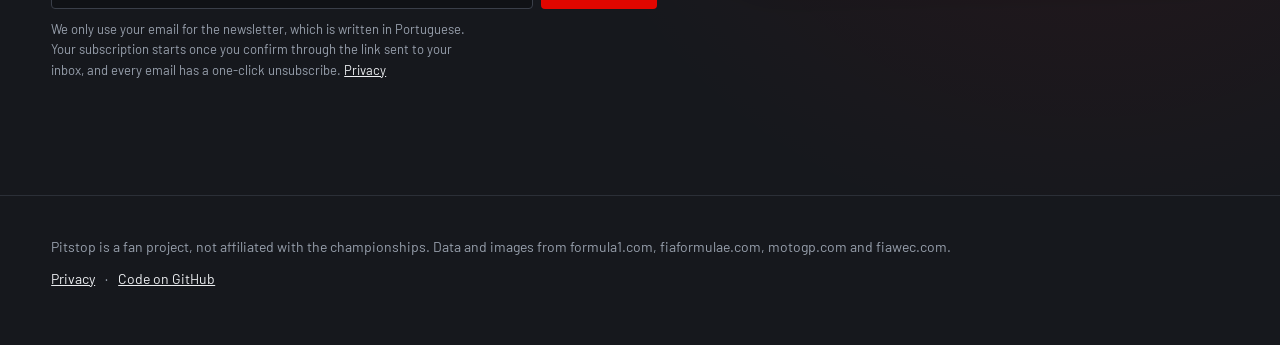
==== commit fd3838a9: "Botão "Ouvir o motor" volta a ter um só ícone, com o texto numa linha Co-Authored-By: Claude Opus 5." ====
--- a/index.html
+++ b/index.html
@@ -23,7 +23,7 @@
   <link rel="preconnect" href="https://fonts.gstatic.com" crossorigin>
   <link href="https://fonts.googleapis.com/css2?family=Barlow:wght@400;500;600;700&family=Big+Shoulders+Display:wght@500;700;800;900&display=swap" rel="stylesheet">
   <link rel="icon" href="favicon.svg" type="image/svg+xml">
-  <link rel="stylesheet" href="styles.css?v=20261015a">
+  <link rel="stylesheet" href="styles.css?v=20261015b">
   <script src="i18n.js?v=20261015a"></script>
   <script>
     // esqueleto de carregamento padrão para TODAS as imagens: enquanto a imagem não chega, ela mostra um bloco
--- a/styles.css
+++ b/styles.css
@@ -359,8 +359,8 @@
   display: inline-flex; align-items: center; gap: 10px; padding: 10px 18px 10px 12px; border-radius: 999px;
   border: 1px solid var(--team); background: color-mix(in srgb, var(--team) 14%, var(--pitwall)); font-weight: 600; font-size: 14px;
 }
-.engine-btn span { width: 22px; height: 22px; border-radius: 50%; background: var(--team); position: relative; }
-.engine-btn span::after { content: ""; position: absolute; left: 8px; top: 6px; border-left: 8px solid var(--on-team, #0b0d10); border-top: 5px solid transparent; border-bottom: 5px solid transparent; }
+.engine-btn > span[aria-hidden="true"] { width: 22px; height: 22px; border-radius: 50%; background: var(--team); position: relative; }
+.engine-btn > span[aria-hidden="true"]::after { content: ""; position: absolute; left: 8px; top: 6px; border-left: 8px solid var(--on-team, #0b0d10); border-top: 5px solid transparent; border-bottom: 5px solid transparent; }
 .engine-btn:hover { background: color-mix(in srgb, var(--team) 26%, var(--pitwall)); }
 
 /* galeria do veículo */
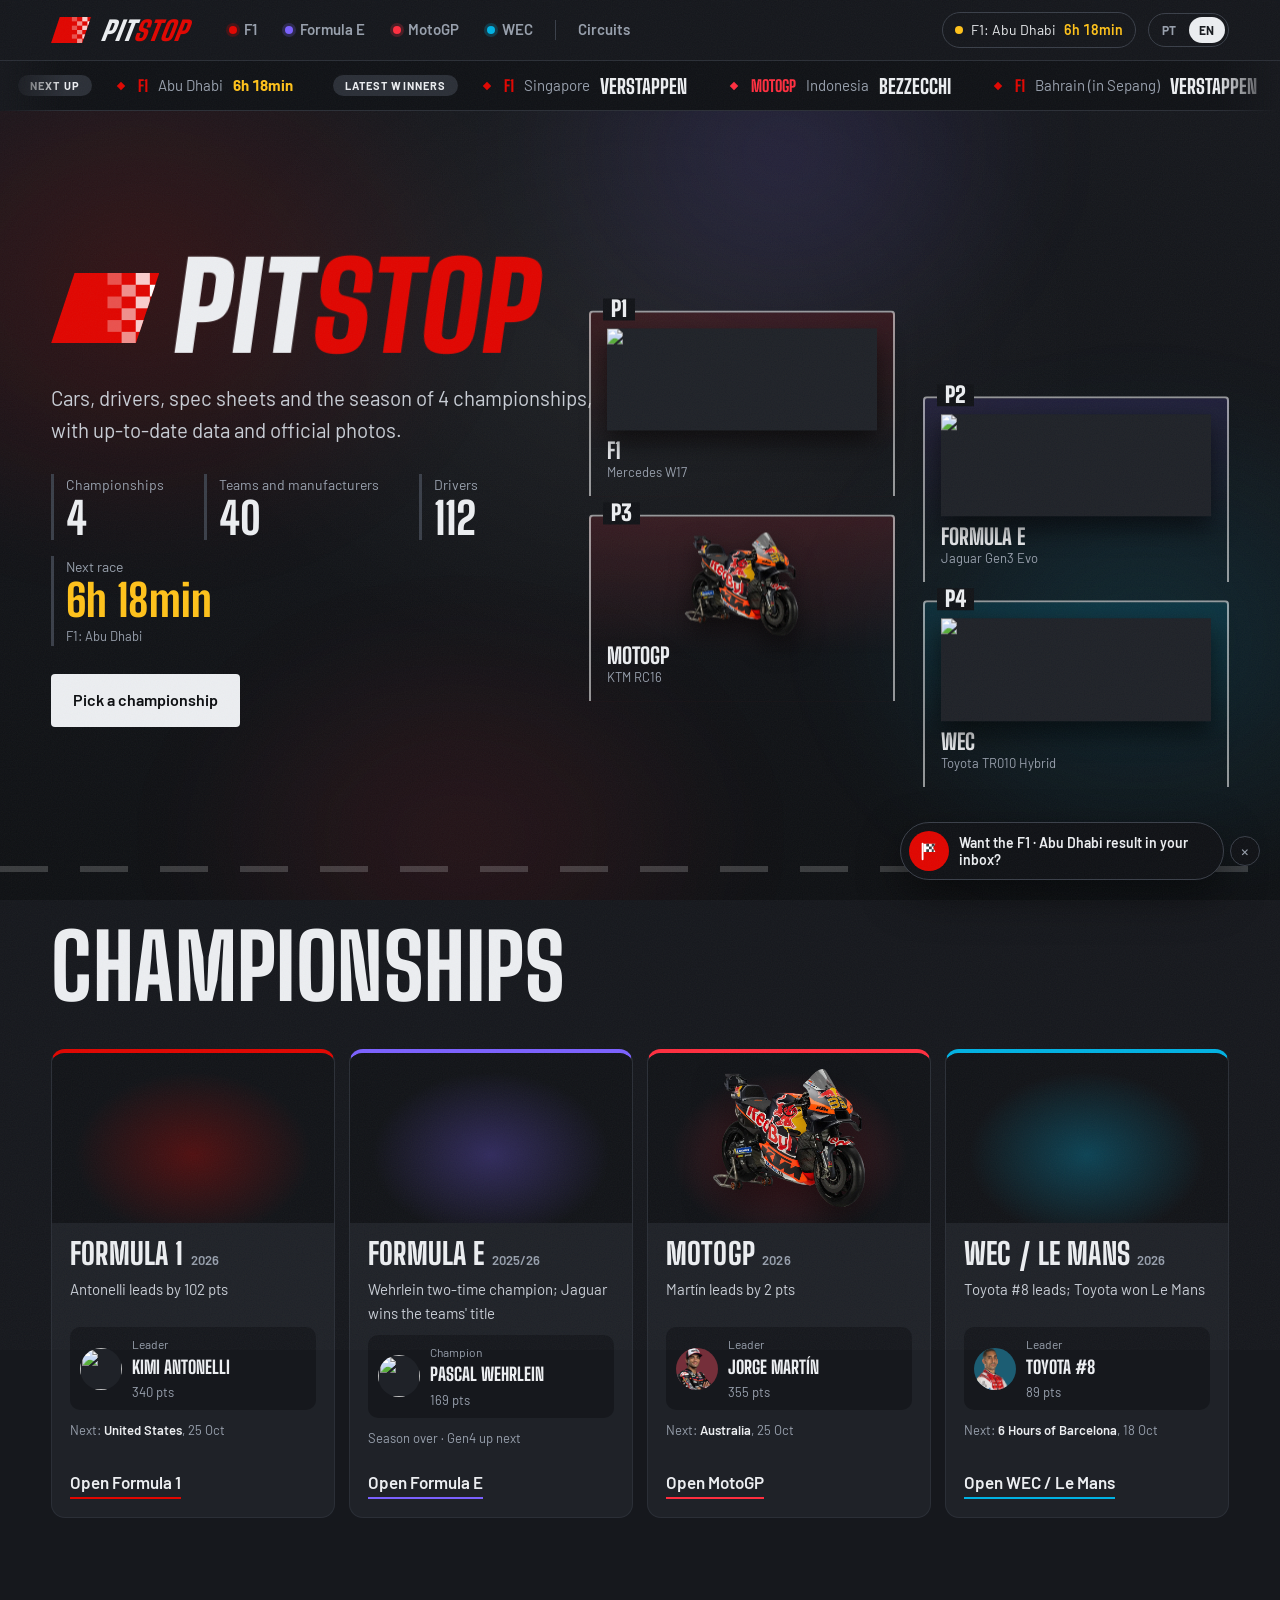
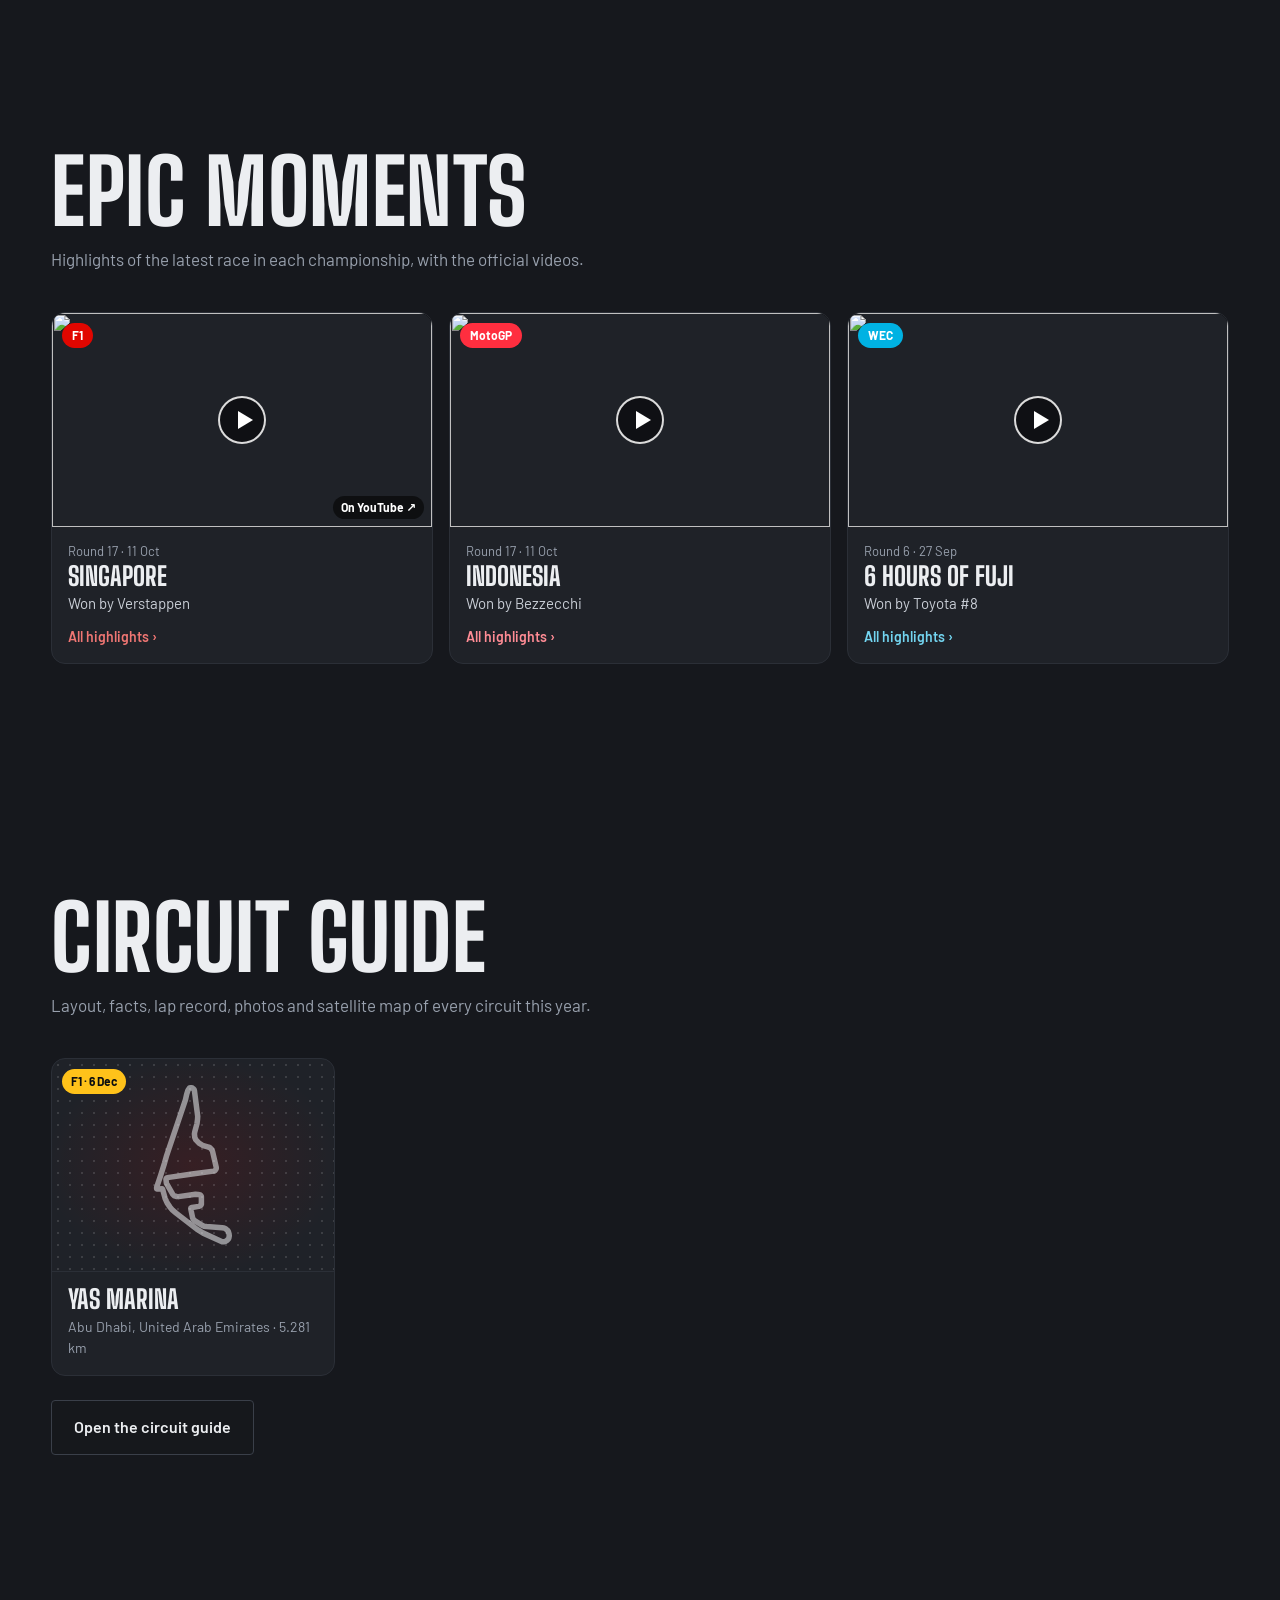
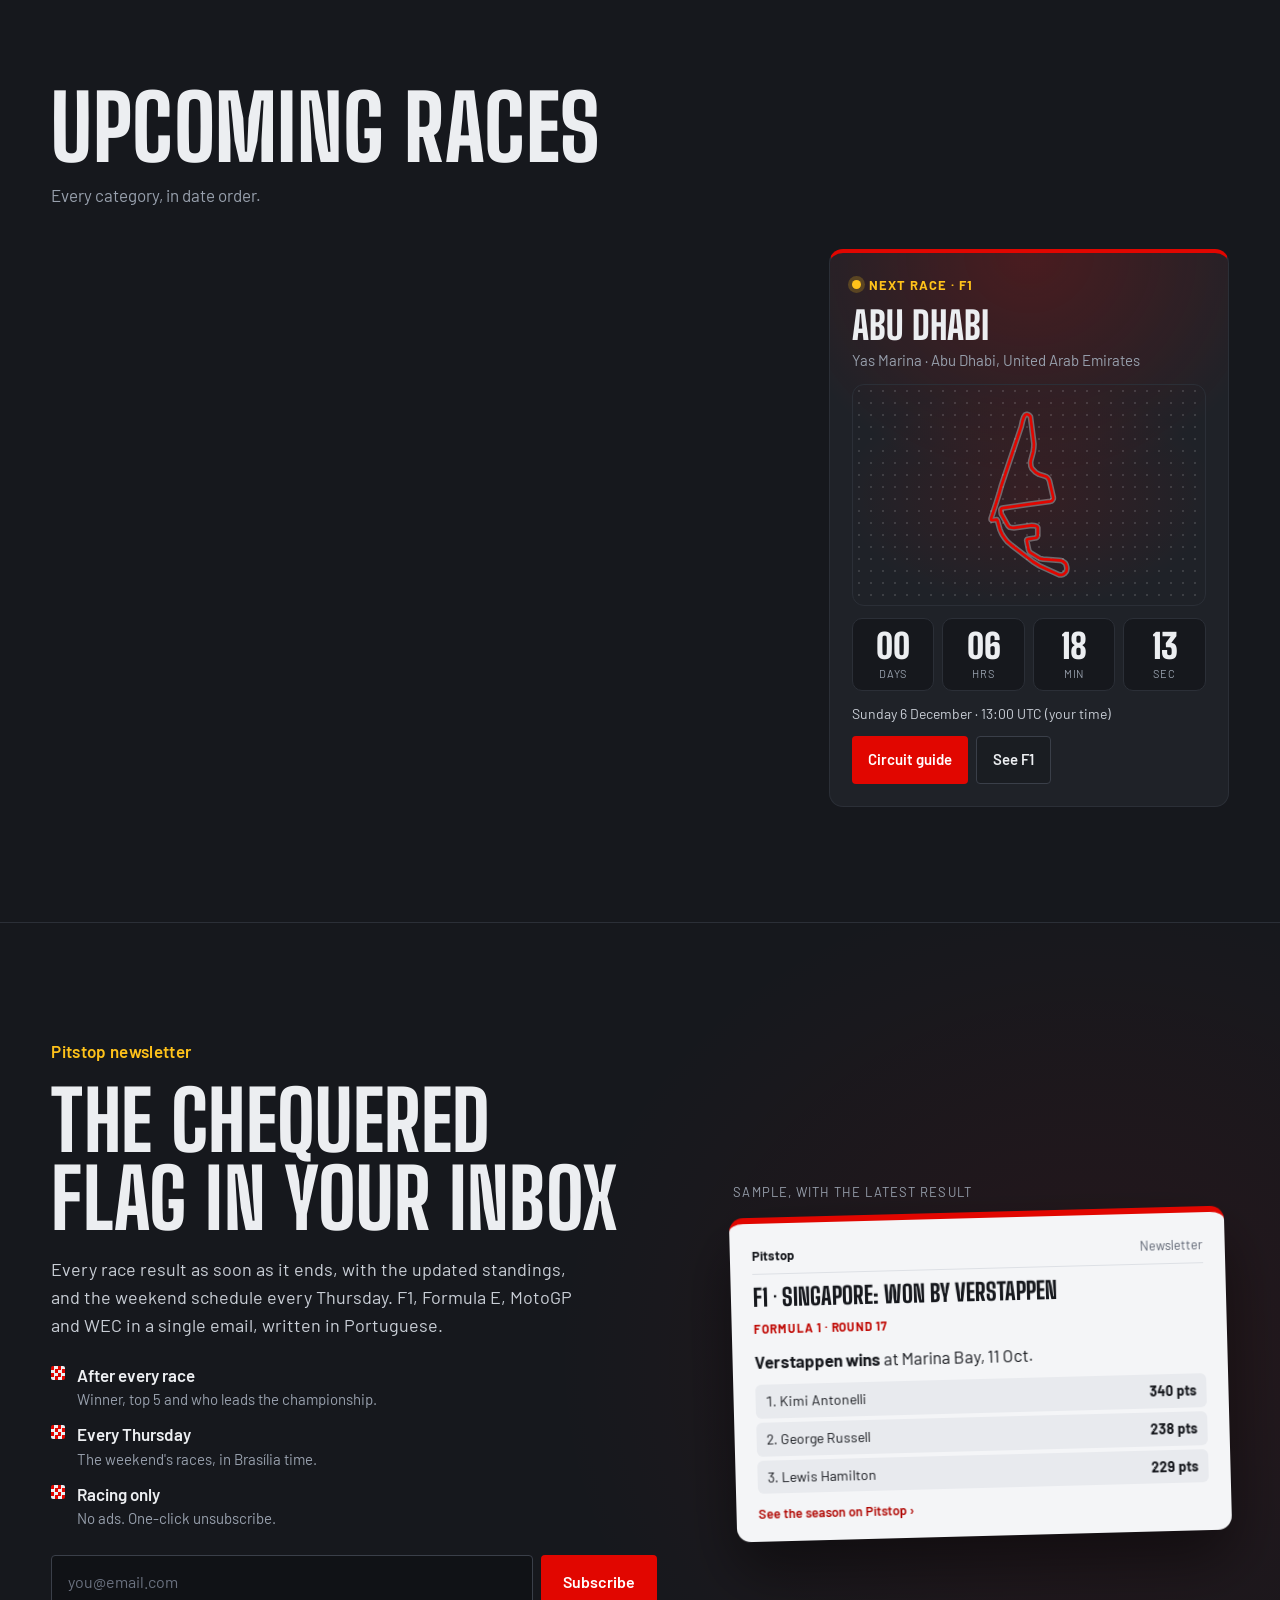
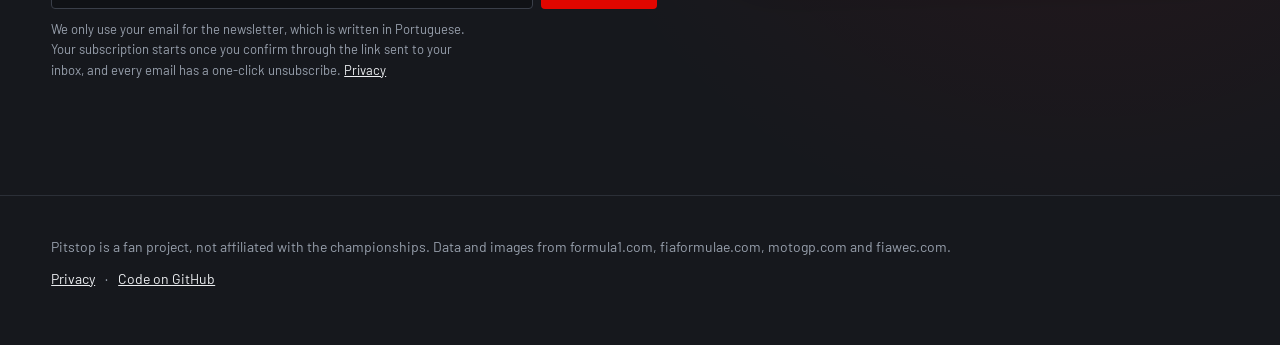
==== commit 6ba2fd23: "Rolagem sem travadas sobre a garagem, a galeria e os mapas Co-Authored-By: Claude Opus 5.5 <noreply@" ====
--- a/index.html
+++ b/index.html
@@ -281,6 +281,6 @@
   <script src="destaques.js?v=20261015a"></script>
   <script src="guide.js?v=20261015a"></script>
   <script src="app.js?v=20261015a"></script>
-  <script type="module" src="motion.js?v=20261015a"></script>
+  <script type="module" src="motion.js?v=20261015c"></script>
 </body>
 </html>
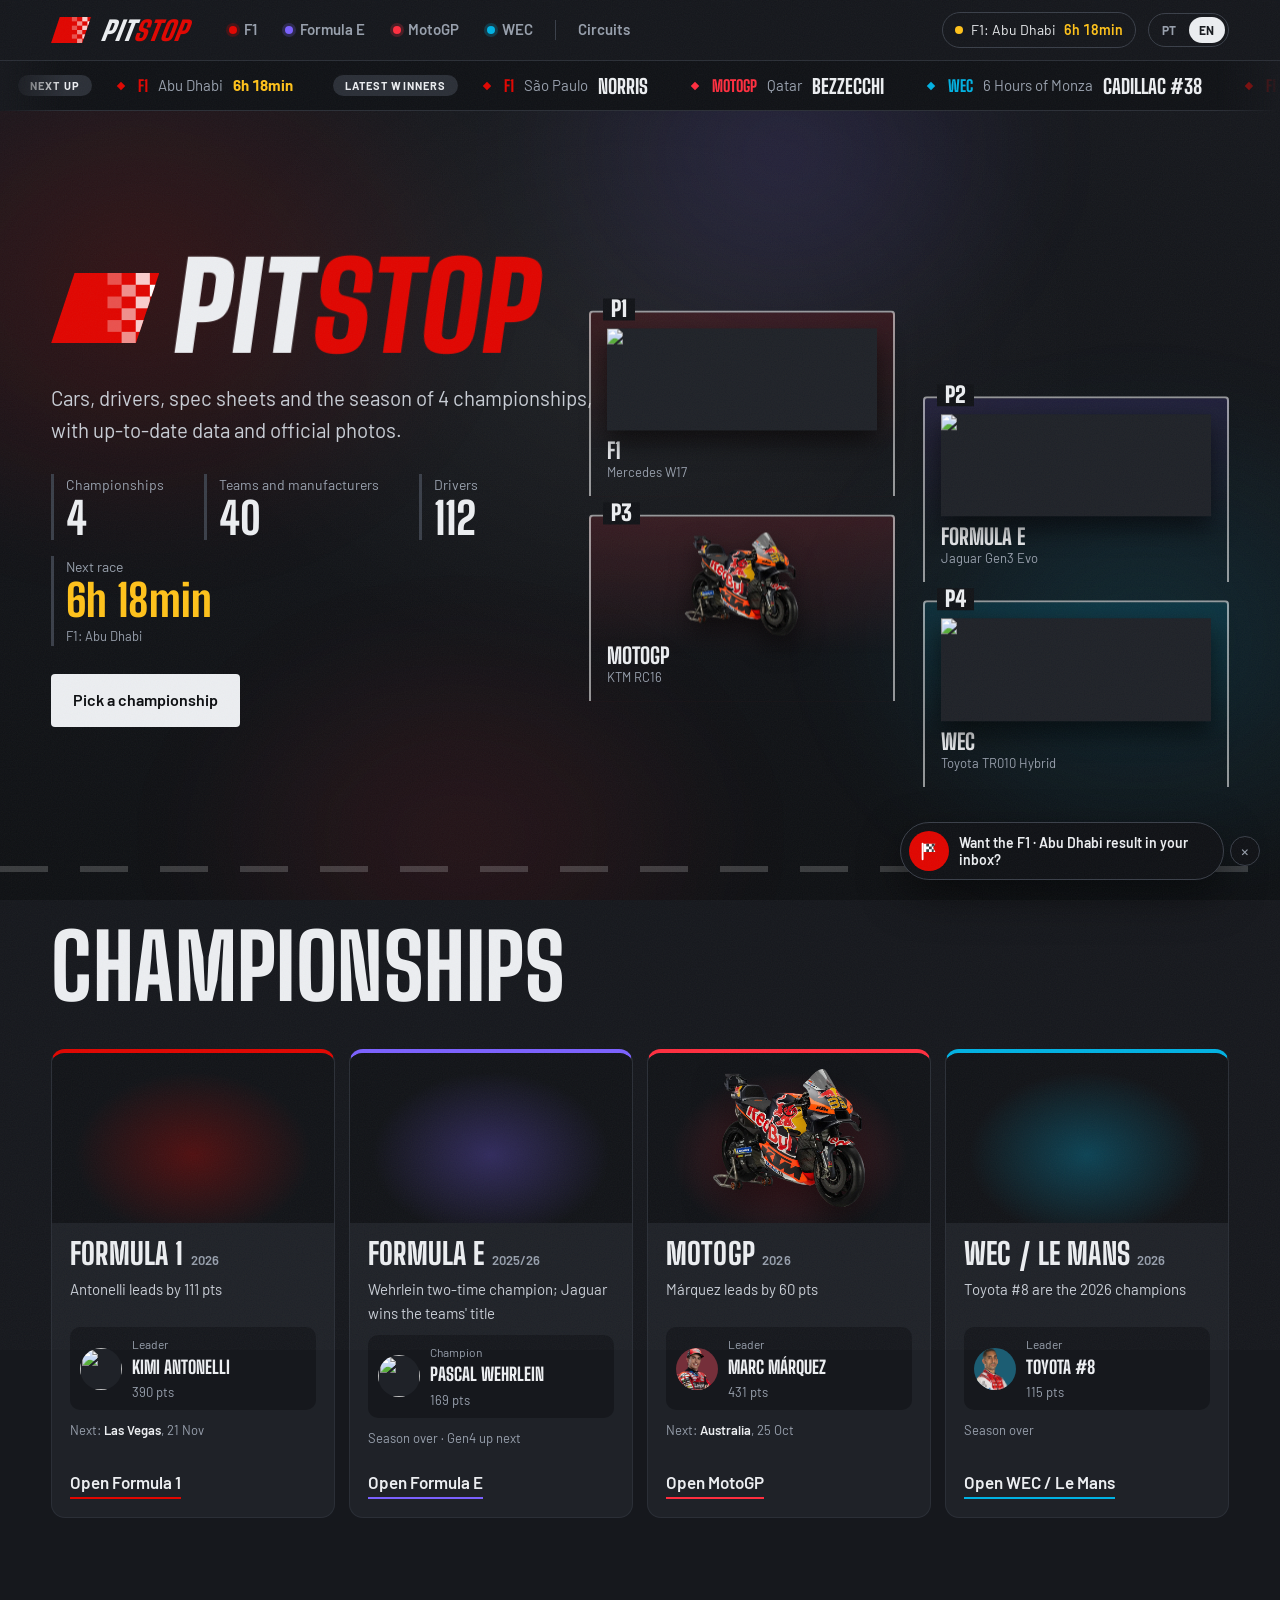
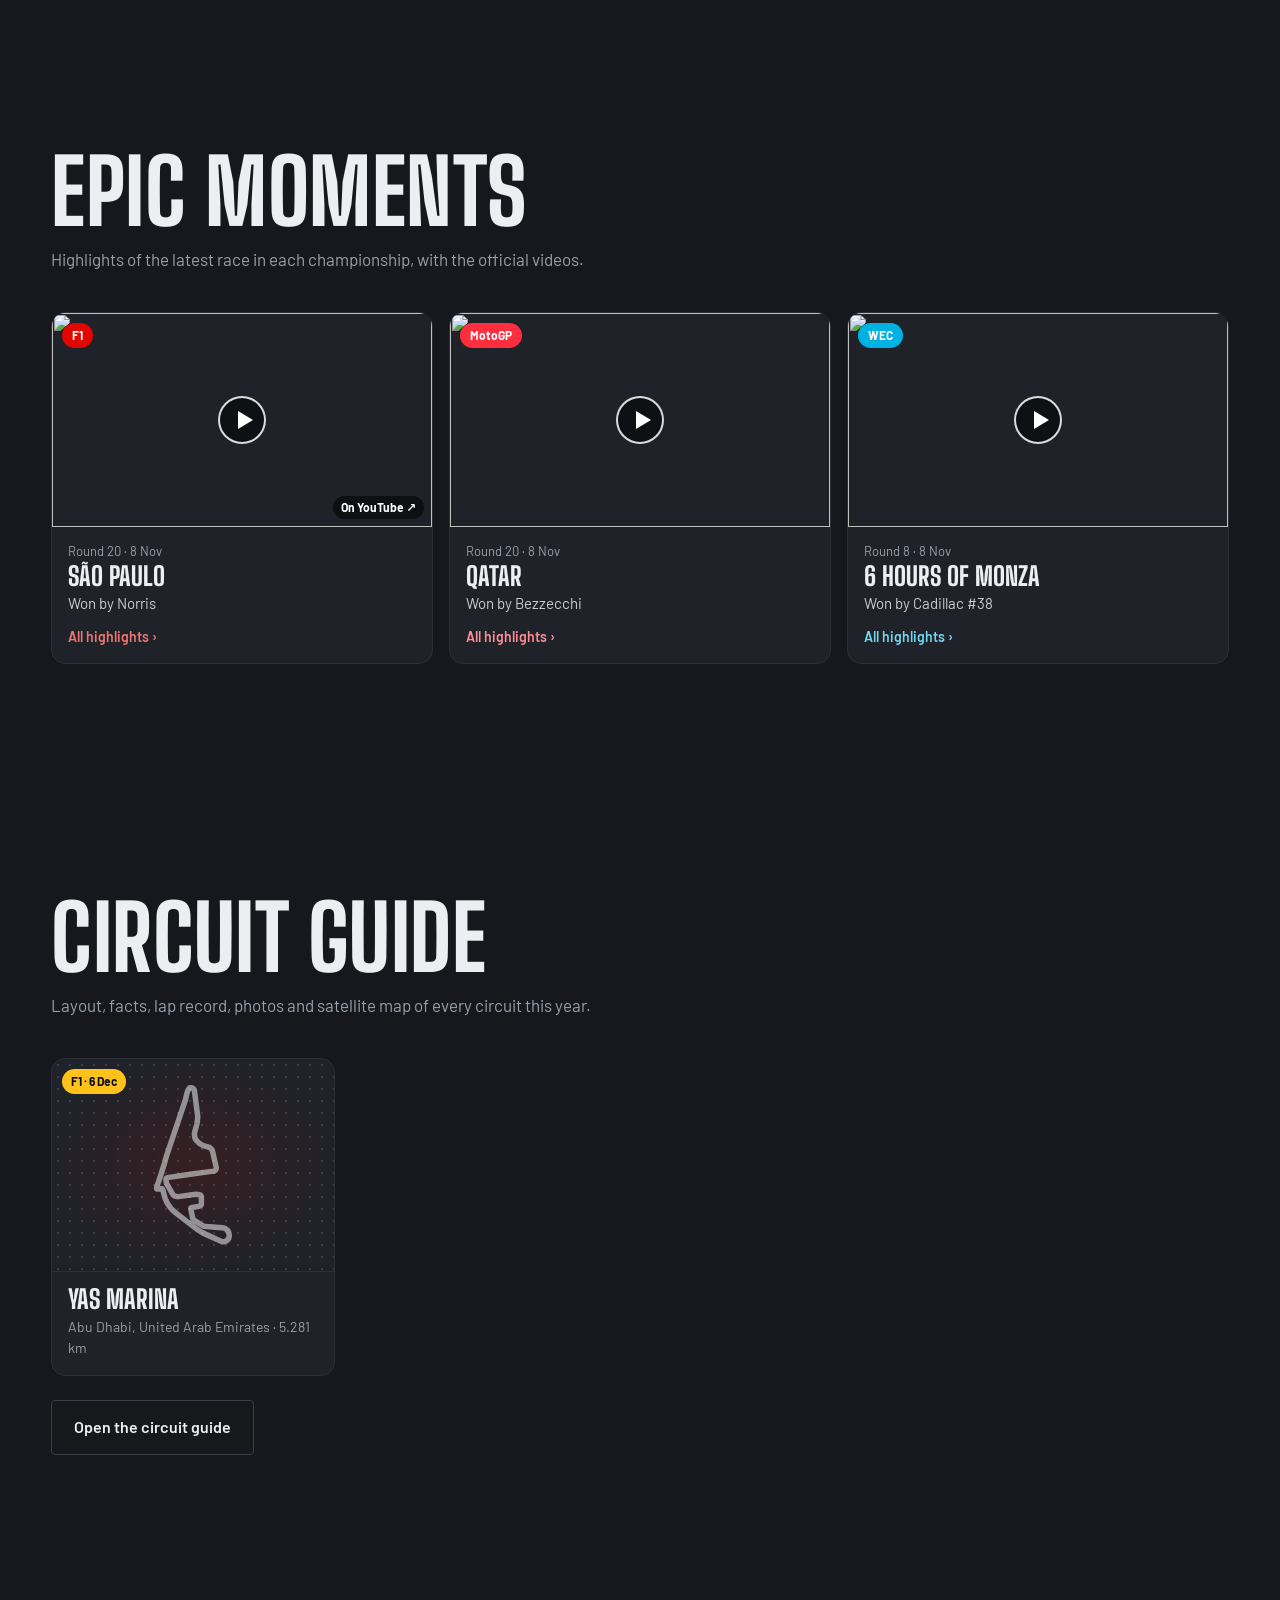
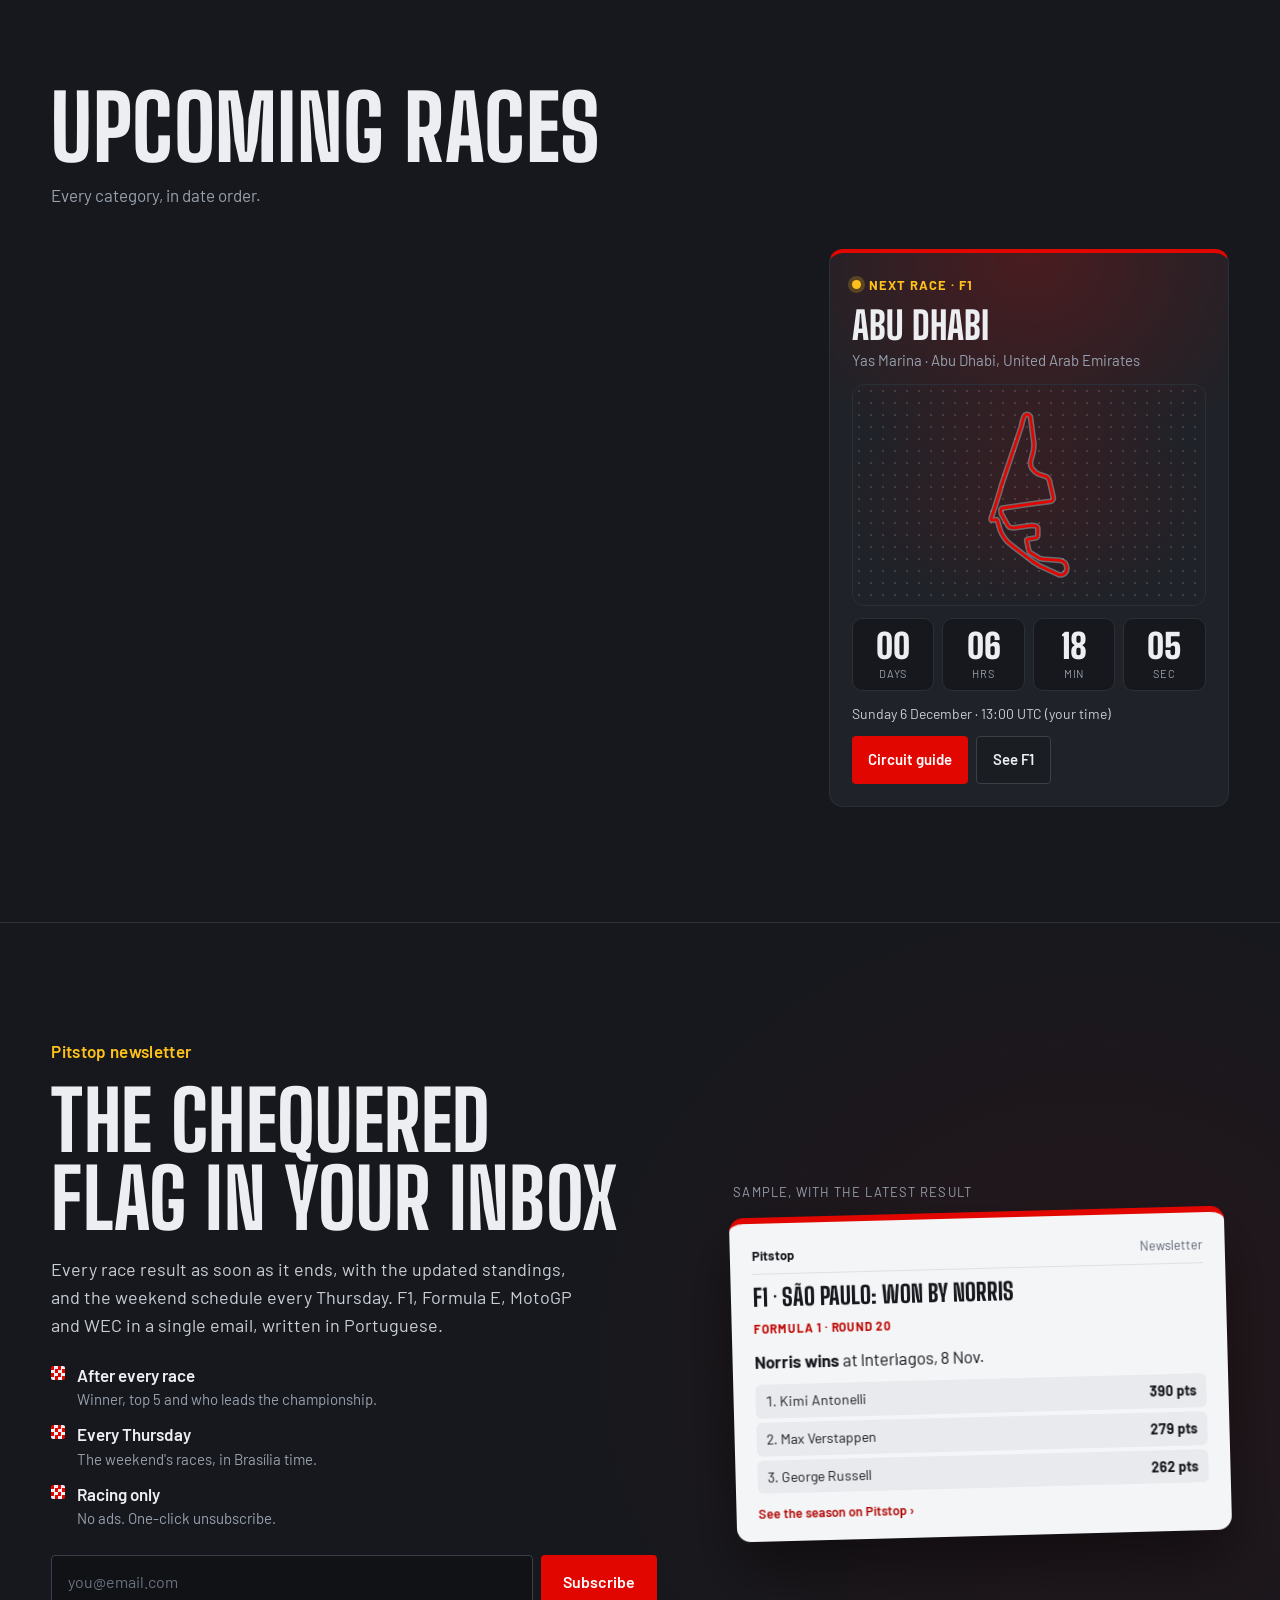
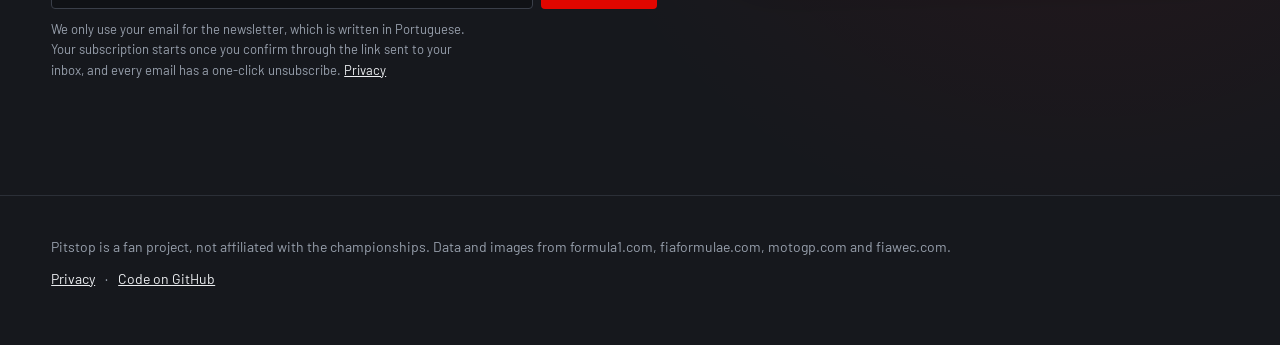
==== commit a090a988: "Páginas dos campeonatos sem rolagem lateral Os rastros de velocidade da garagem (.stage::after) pass" ====
--- a/index.html
+++ b/index.html
@@ -23,7 +23,7 @@
   <link rel="preconnect" href="https://fonts.gstatic.com" crossorigin>
   <link href="https://fonts.googleapis.com/css2?family=Barlow:wght@400;500;600;700&family=Big+Shoulders+Display:wght@500;700;800;900&display=swap" rel="stylesheet">
   <link rel="icon" href="favicon.svg" type="image/svg+xml">
-  <link rel="stylesheet" href="styles.css?v=20261015b">
+  <link rel="stylesheet" href="styles.css?v=20261114a">
   <script src="i18n.js?v=20261015a"></script>
   <script>
     // esqueleto de carregamento padrão para TODAS as imagens: enquanto a imagem não chega, ela mostra um bloco
--- a/styles.css
+++ b/styles.css
@@ -301,6 +301,9 @@
 
 /* ---------- Garagem ---------- */
 .garage {
+  /* the speed streaks (.stage::after) reach 10% past the stage on each side and sweep further as a car
+     comes in: clipped at the section's edges, or the whole page grew wider and swayed sideways */
+  overflow-x: clip;
   background:
     radial-gradient(70% 50% at 50% 38%, color-mix(in srgb, var(--team) 22%, transparent), transparent 70%),
     var(--asphalt);
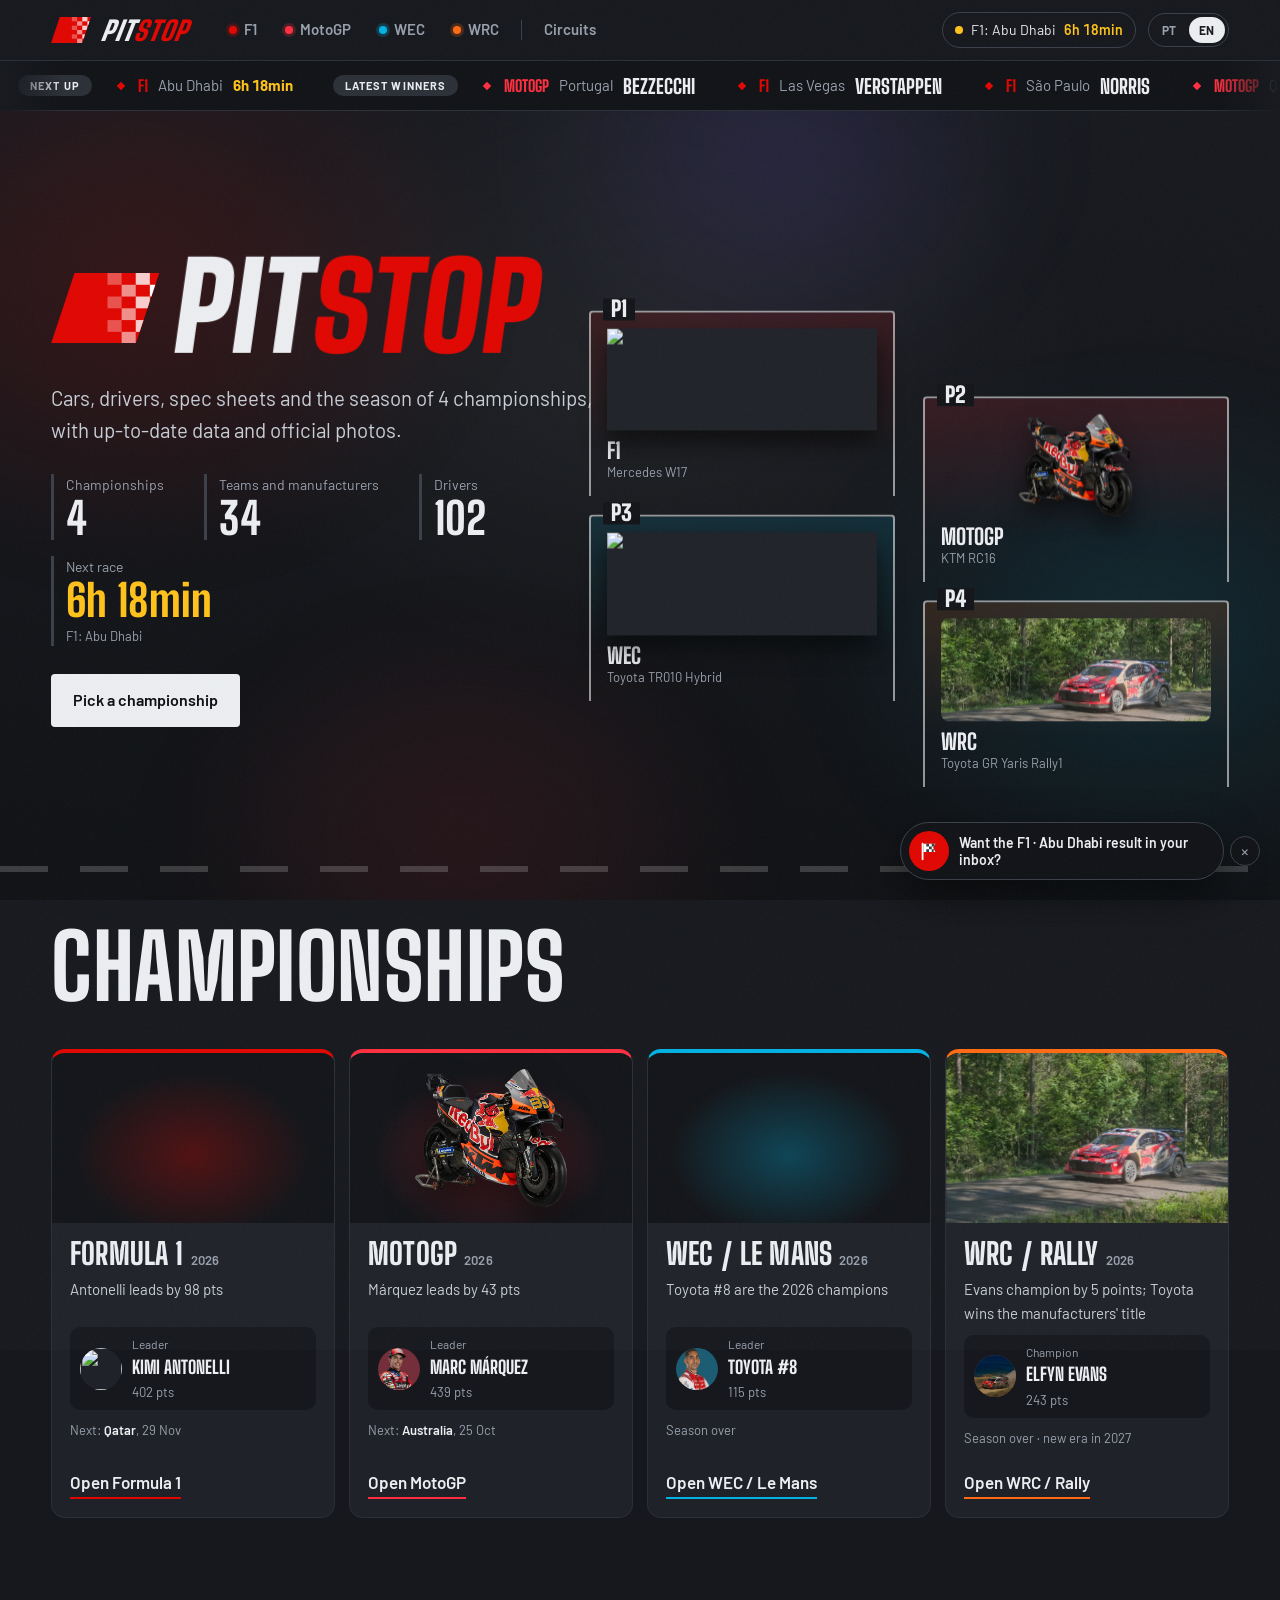
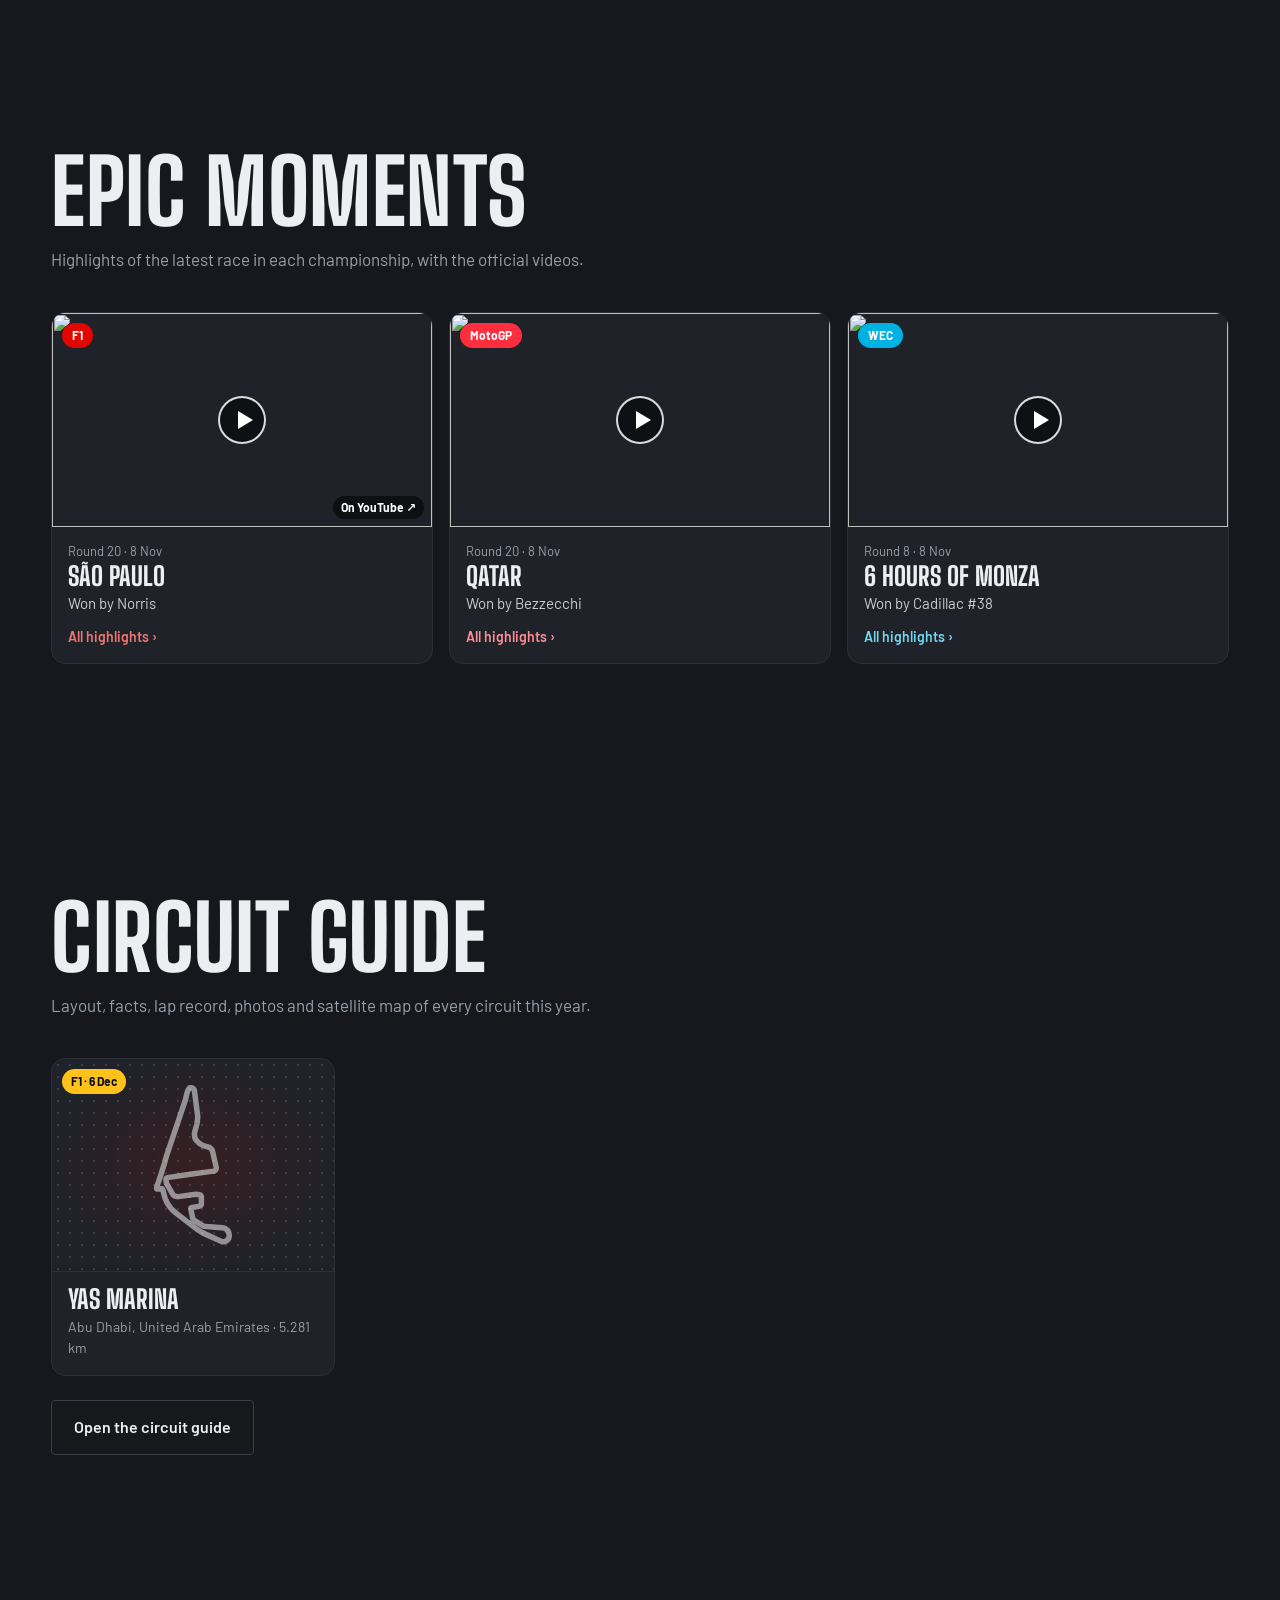
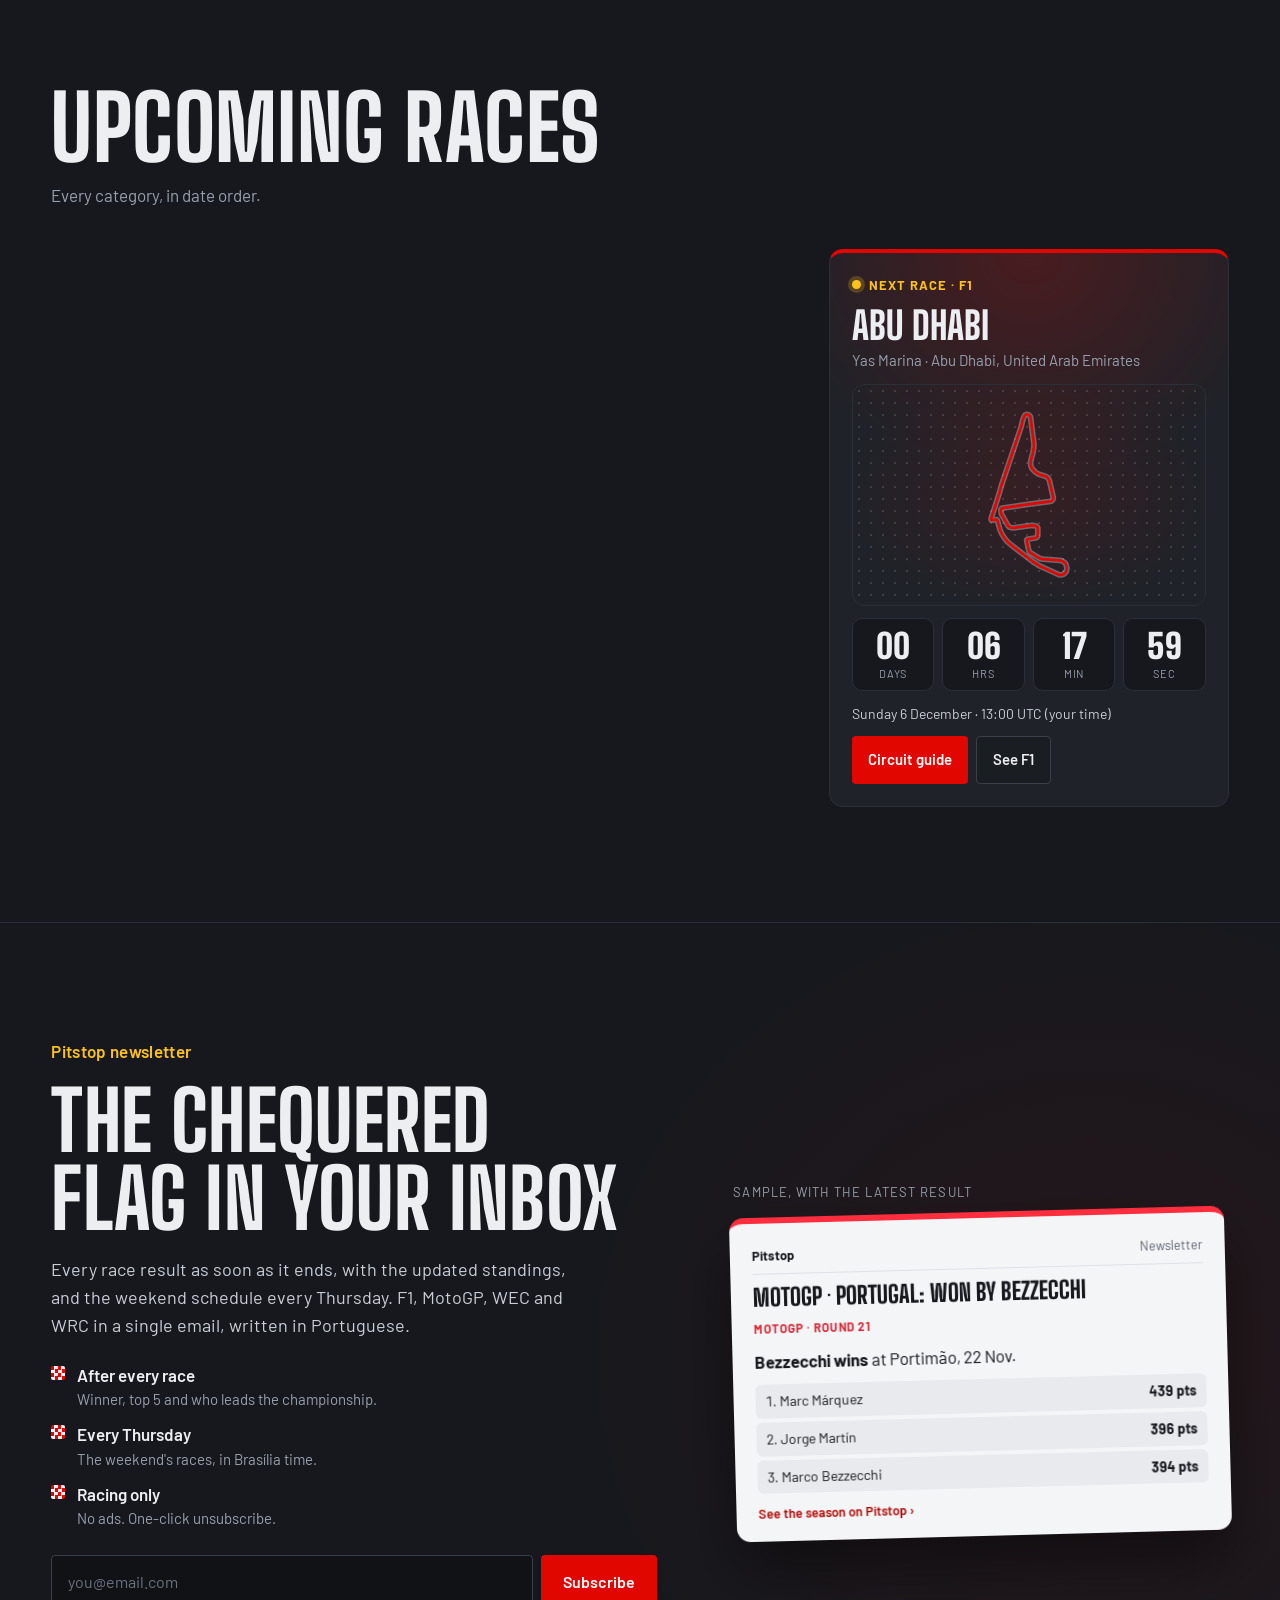
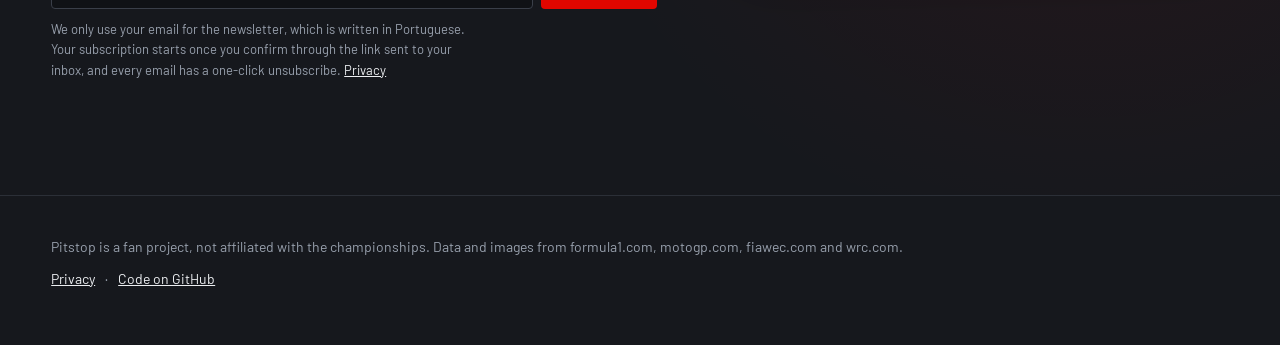
==== commit 71d11e37: "Troca a Fórmula E pelo WRC (Mundial de Rali) - Novo campeonato WRC 2026 (data/wrc.js e data/en/wrc.j" ====
--- a/index.html
+++ b/index.html
@@ -4,14 +4,14 @@
   <meta charset="utf-8">
   <meta name="viewport" content="width=device-width, initial-scale=1">
   <title>Pitstop</title>
-  <meta name="description" data-i18n-content="meta.description" content="Carros, pilotos, fichas técnicas, classificação, guia de pistas e curiosidades de Fórmula 1, Fórmula E, MotoGP e WEC.">
+  <meta name="description" data-i18n-content="meta.description" content="Carros, pilotos, fichas técnicas, classificação, guia de pistas e curiosidades de Fórmula 1, MotoGP, WEC e WRC.">
   <meta name="google-site-verification" content="XlvoL0sIaH_WOiD_HLYMt23-8fYDxSONOUF_NTHfLro">
   <meta name="theme-color" content="#16181d">
   <link rel="canonical" href="https://wagnersariolli.github.io/pitstop/">
   <meta property="og:type" content="website">
   <meta property="og:site_name" content="Pitstop">
   <meta property="og:locale" content="pt_BR">
-  <meta property="og:title" content="Pitstop: F1, Fórmula E, MotoGP e WEC num lugar só">
+  <meta property="og:title" content="Pitstop: F1, MotoGP, WEC e WRC num lugar só">
   <meta property="og:description" content="Carros, pilotos, classificação atualizada, guia de pistas e o resultado de cada corrida no seu e-mail.">
   <meta property="og:url" content="https://wagnersariolli.github.io/pitstop/">
   <meta property="og:image" content="https://wagnersariolli.github.io/pitstop/og.png">
@@ -23,8 +23,8 @@
   <link rel="preconnect" href="https://fonts.gstatic.com" crossorigin>
   <link href="https://fonts.googleapis.com/css2?family=Barlow:wght@400;500;600;700&family=Big+Shoulders+Display:wght@500;700;800;900&display=swap" rel="stylesheet">
   <link rel="icon" href="favicon.svg" type="image/svg+xml">
-  <link rel="stylesheet" href="styles.css?v=20261114a">
-  <script src="i18n.js?v=20261015a"></script>
+  <link rel="stylesheet" href="styles.css?v=20261126a">
+  <script src="i18n.js?v=20261126a"></script>
   <script>
     // esqueleto de carregamento padrão para TODAS as imagens: enquanto a imagem não chega, ela mostra um bloco
     // com brilho; quando carrega, entra com um fade. Vale também para as imagens criadas depois pelo JavaScript.
@@ -264,23 +264,23 @@
 
   <script>window.SERIES = {};</script>
   <script src="data/f1.js?v=20261015a"></script>
-  <script src="data/formulae.js?v=20261015a"></script>
   <script src="data/motogp.js?v=20261015a"></script>
   <script src="data/wec.js?v=20261015a"></script>
-  <script src="data/media.js?v=20261015a"></script>
+  <script src="data/wrc.js?v=20261126a"></script>
+  <script src="data/media.js?v=20261126a"></script>
   <script src="data/live.js"></script>
   <script src="data/newsletter.js?v=20261015a"></script>
-  <script src="data/circuits.js?v=20261015a"></script>
+  <script src="data/circuits.js?v=20261126a"></script>
   <script>window.EN = {};</script>
   <script src="data/en/f1.js?v=20261015a"></script>
-  <script src="data/en/formulae.js?v=20261015a"></script>
   <script src="data/en/motogp.js?v=20261015a"></script>
   <script src="data/en/wec.js?v=20261015a"></script>
+  <script src="data/en/wrc.js?v=20261126a"></script>
   <script src="data/en/media.js?v=20261015a"></script>
   <script src="data/highlights.js"></script>
   <script src="destaques.js?v=20261015a"></script>
-  <script src="guide.js?v=20261015a"></script>
-  <script src="app.js?v=20261015a"></script>
+  <script src="guide.js?v=20261126a"></script>
+  <script src="app.js?v=20261126a"></script>
   <script type="module" src="motion.js?v=20261015c"></script>
 </body>
 </html>
--- a/styles.css
+++ b/styles.css
@@ -1438,3 +1438,33 @@
 .mm-s.is-on .mm-s-thumb::after { border-color: var(--series, #e10600); }
 .mm-s:focus-visible { outline: none; }
 .mm-s:focus-visible .mm-s-thumb::after { border-color: var(--chalk); }
+
+/* ---------- Campeonatos com fotos de verdade (WRC): fotos com fundo em vez de recortes ---------- */
+.slot.is-photo img { object-fit: cover; border-radius: 8px; filter: none; }
+.series-card.is-photo .sc-media { padding: 0; }
+.series-card.is-photo .sc-media img { width: 100%; height: 100%; max-width: none; max-height: none; object-fit: cover; filter: none; }
+.series-card.is-photo:hover .sc-media img { transform: scale(1.04); }
+.hero--photo { grid-template-columns: minmax(0, 1fr); align-items: center; }
+.hero-photo {
+  position: absolute; inset: 0; z-index: -2; width: 100%; height: 100%; object-fit: cover; object-position: 60% 50%;
+  animation: photoIn 1.4s cubic-bezier(.2,.7,.2,1) both;
+}
+.hero--photo::after {
+  content: ""; position: absolute; inset: 0; z-index: -1; pointer-events: none;
+  background: linear-gradient(90deg, rgba(11,13,16,.92) 0%, rgba(11,13,16,.7) 38%, rgba(11,13,16,.1) 75%), linear-gradient(0deg, rgba(11,13,16,.8), transparent 40%);
+}
+.hero--photo .hero-number { opacity: .5; }
+@keyframes photoIn { from { opacity: 0; transform: scale(1.06); } }
+.photo-series .stage-car { aspect-ratio: 3 / 2; height: 100%; width: auto; max-width: min(calc(100% - 136px), 860px); object-fit: cover; border-radius: 14px; filter: drop-shadow(0 20px 30px rgba(0,0,0,.5)); }
+.photo-series .driver-card > img { inset: 0; top: 0; left: 0; translate: none; width: 100%; height: 100%; object-fit: cover; }
+.photo-series .driver-card::after { content: ""; position: absolute; inset: 0; z-index: -1; pointer-events: none; background: linear-gradient(180deg, transparent 35%, rgba(11,13,16,.9) 92%); }
+.photo-series .driver-card .num { z-index: 0; color: rgba(255,255,255,.3); text-shadow: 0 2px 12px rgba(0,0,0,.4); }
+.photo-series .modal-body .full { width: 100%; height: 100%; min-height: 420px; object-fit: cover; margin-top: 0; border-radius: 18px 0 0 18px; }
+@media (max-width: 860px) {
+  .hero--photo { padding-top: 60vw; padding-bottom: 32px; }
+  .hero-photo { bottom: auto; height: 64vw; object-position: 50% 50%; }
+  .hero--photo::after { background: linear-gradient(0deg, var(--asphalt) calc(100% - 64vw), transparent calc(100% - 30vw)); }
+  .photo-series .stage-car { max-width: 100%; height: auto; width: 100%; }
+  .photo-series .modal-body .full { min-height: 0; height: 260px; border-radius: 18px 18px 0 0; }
+}
+@media (prefers-reduced-motion: reduce) { .hero-photo { animation: none; } }
